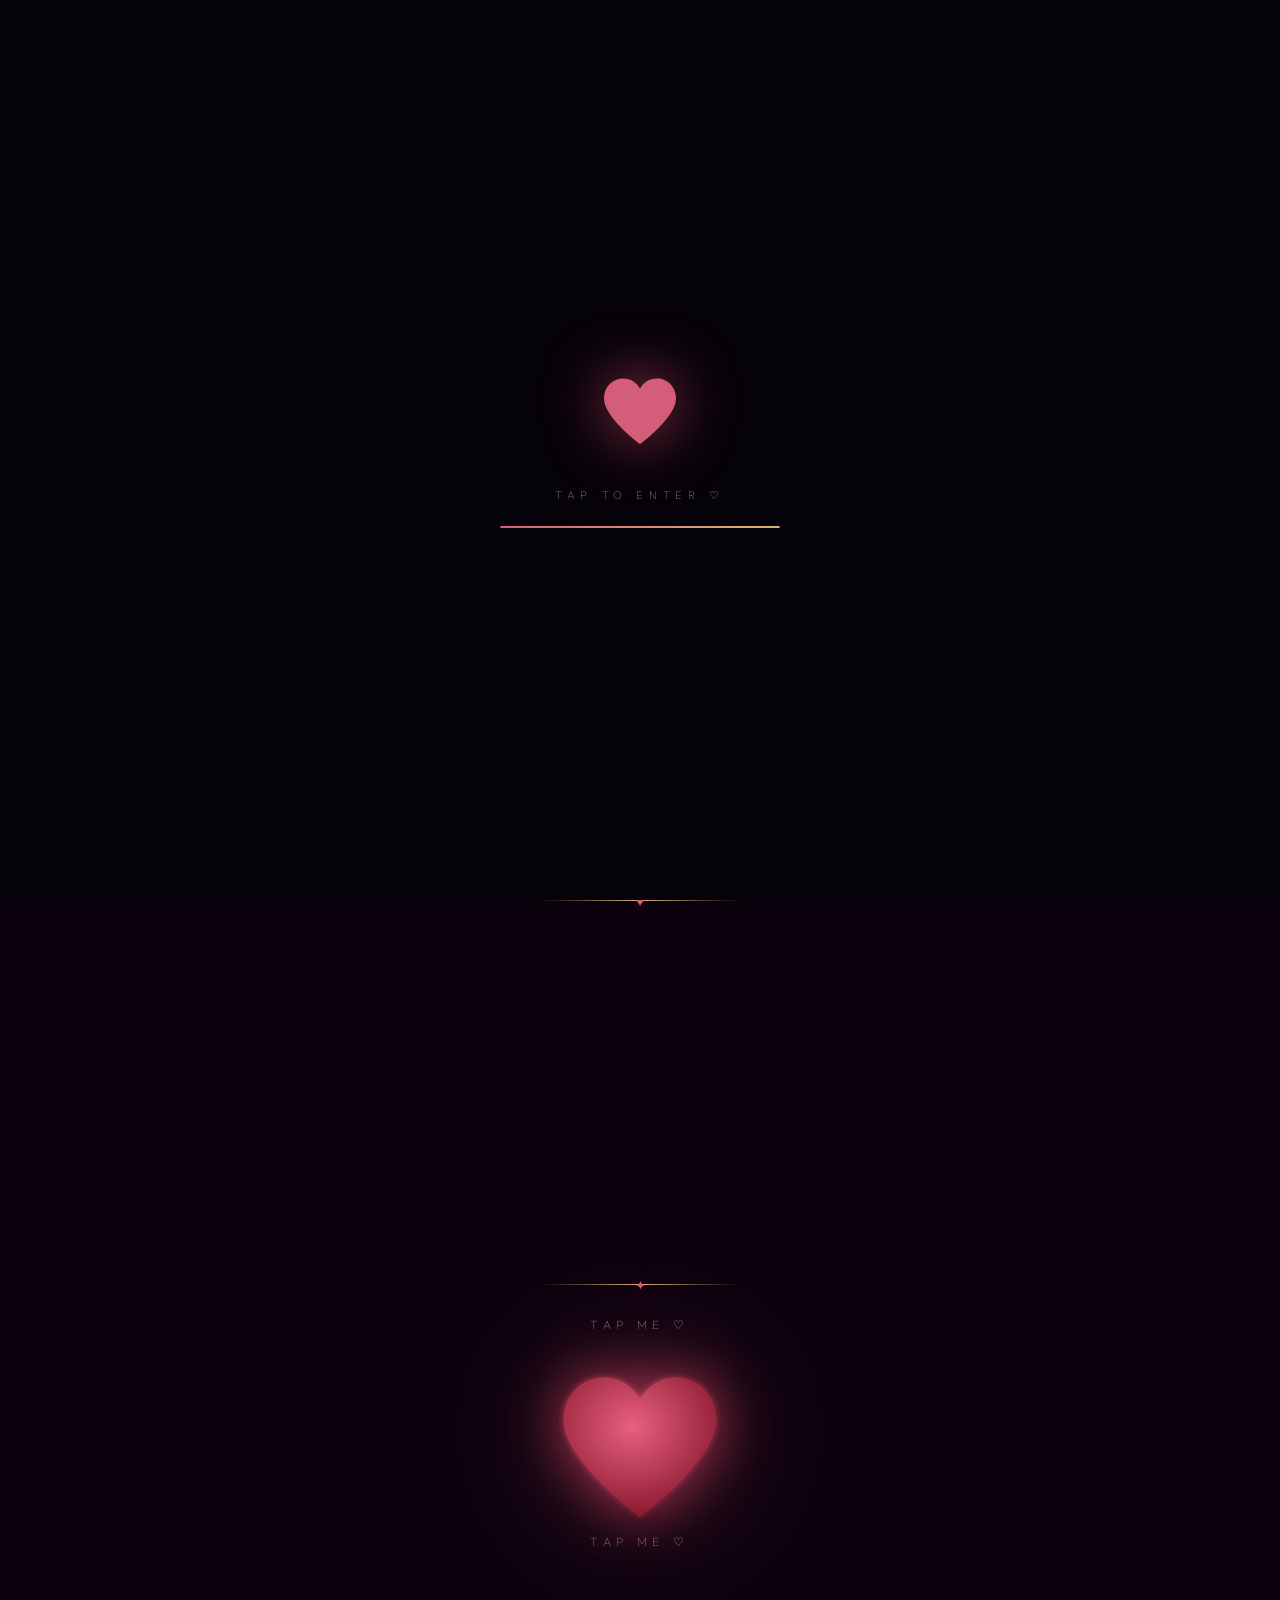
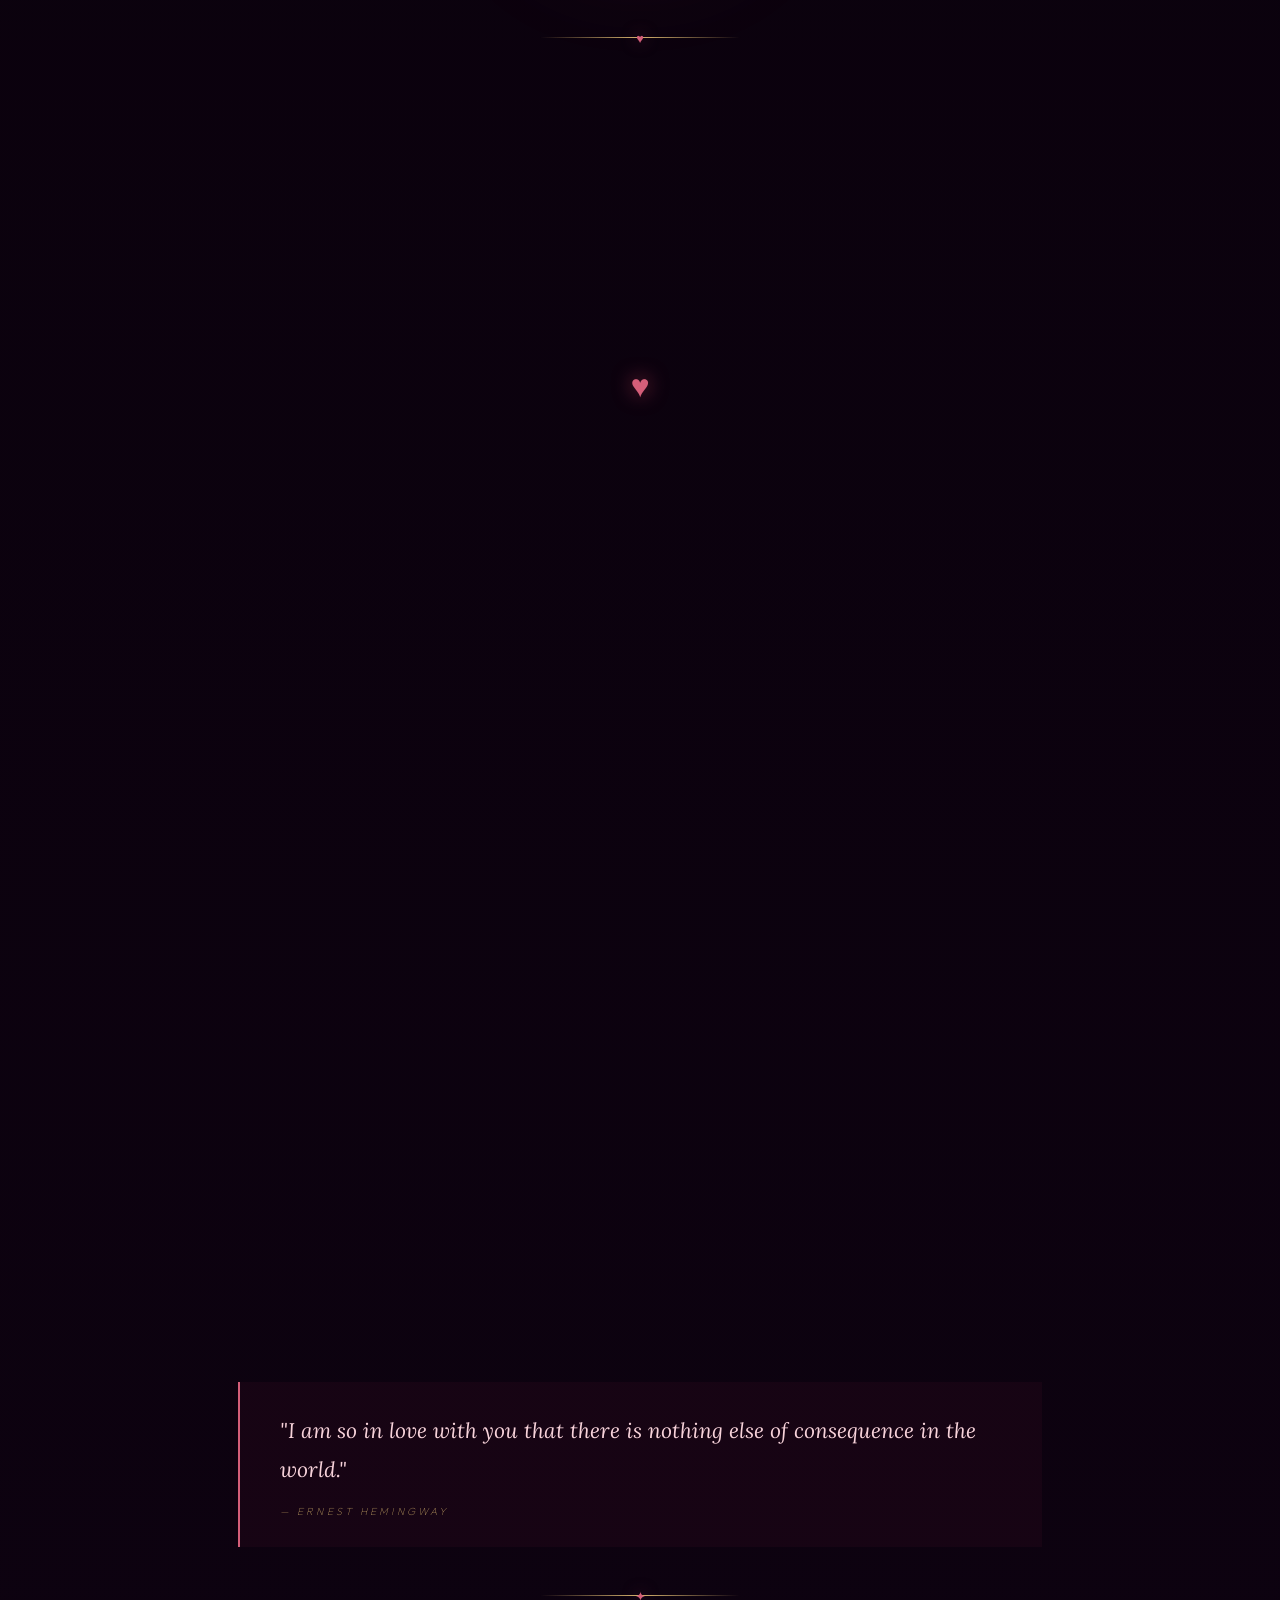
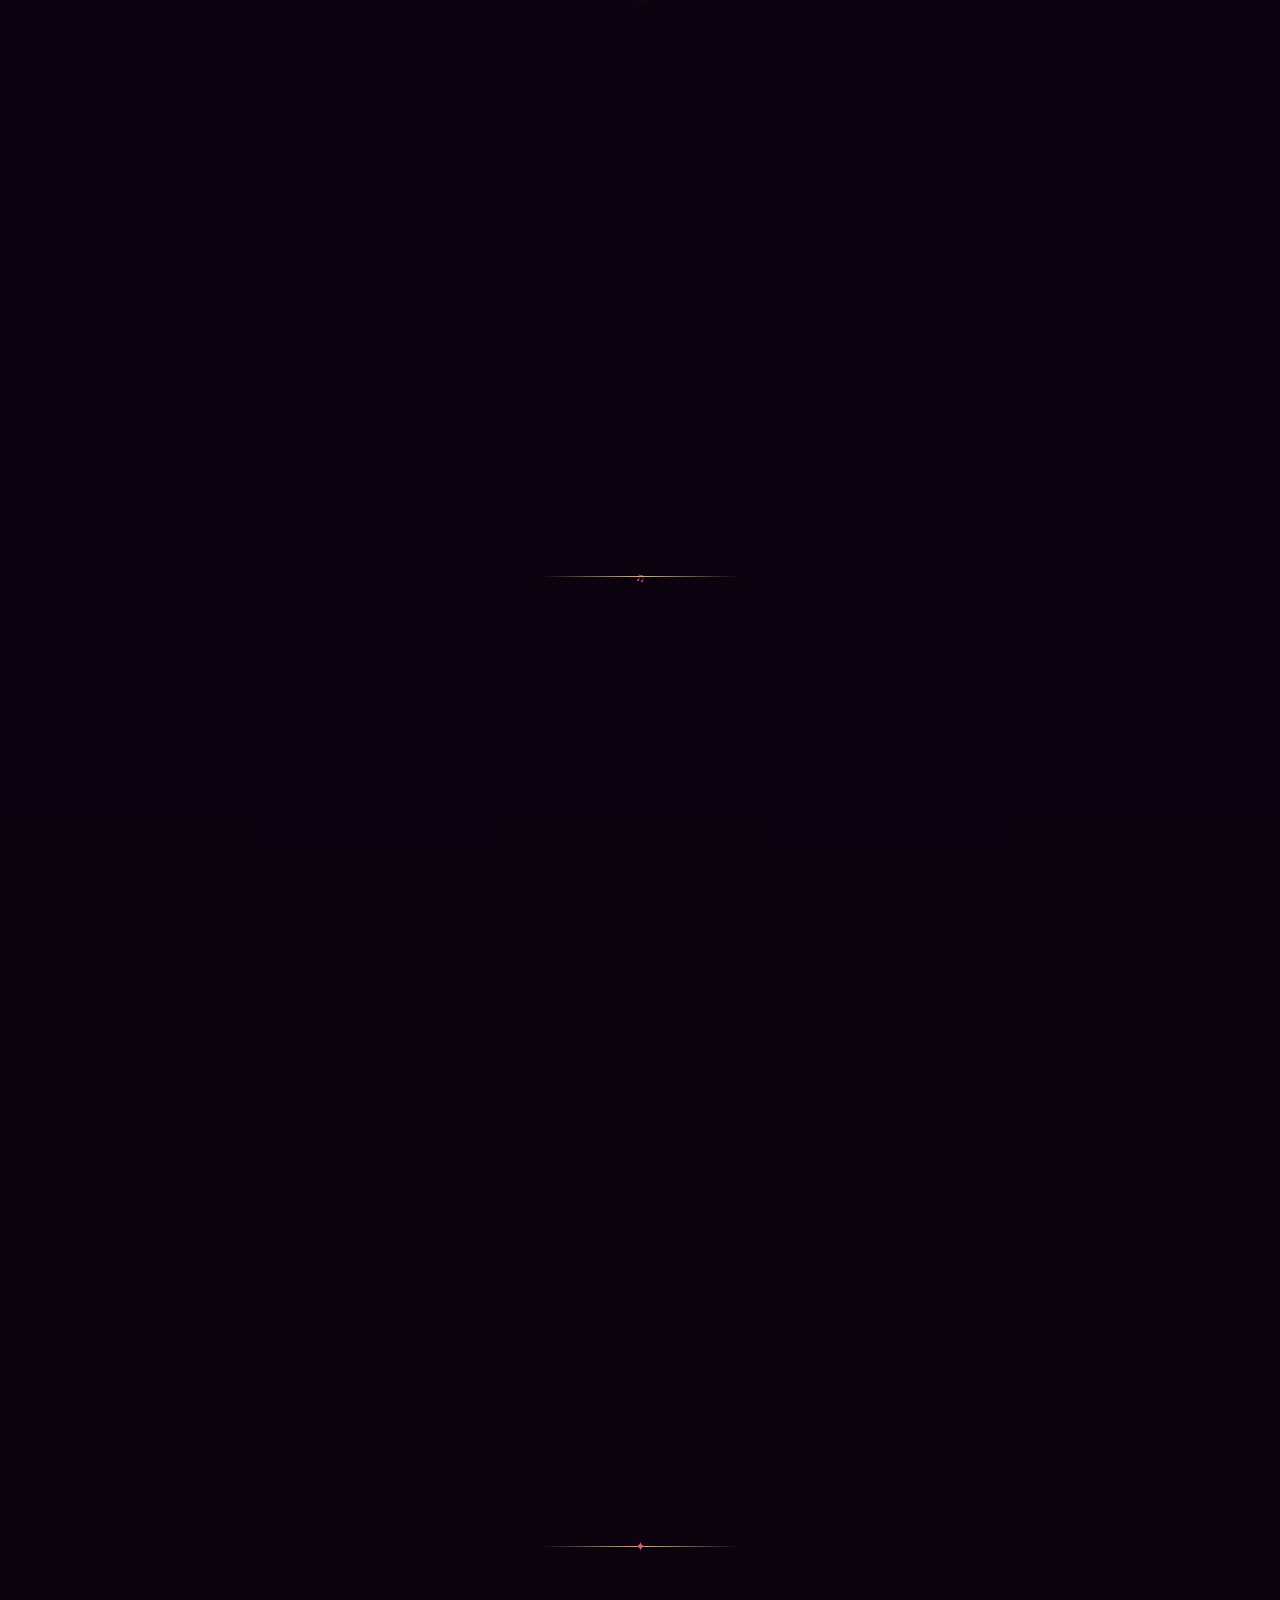
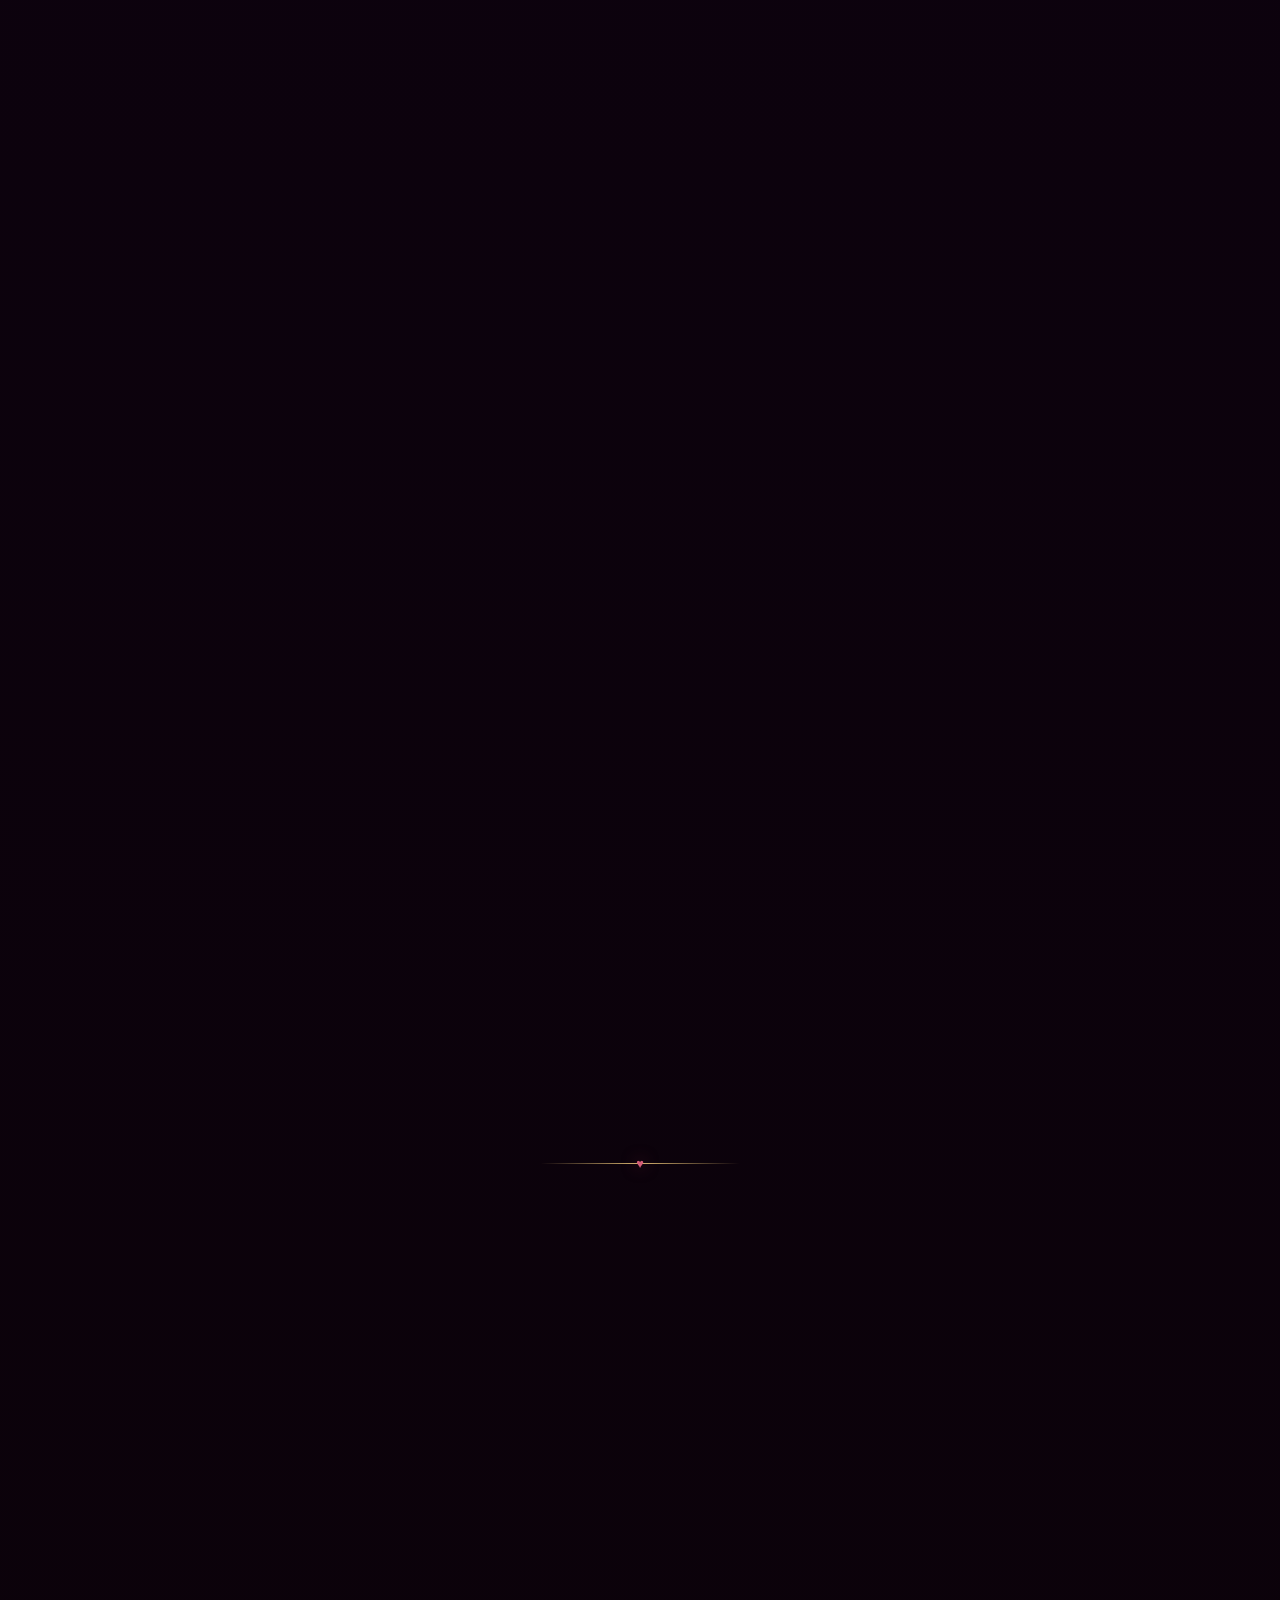
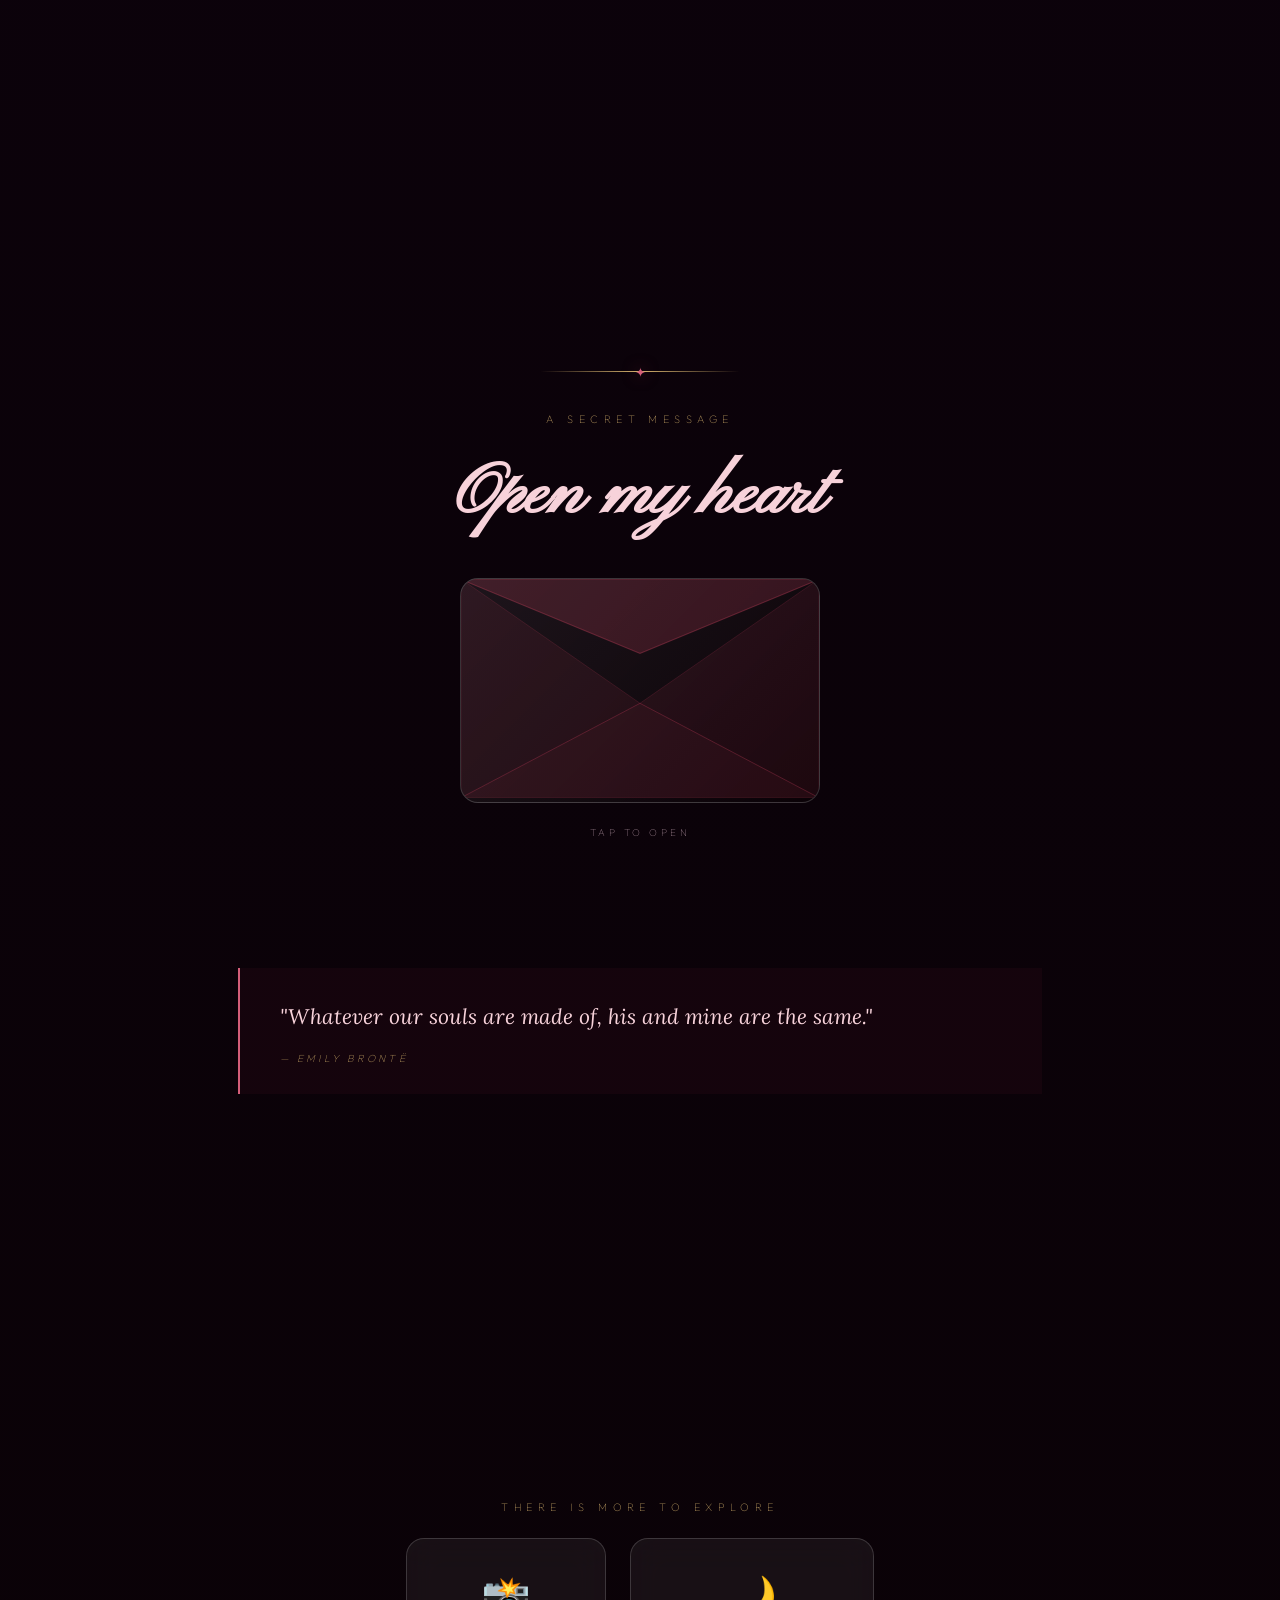
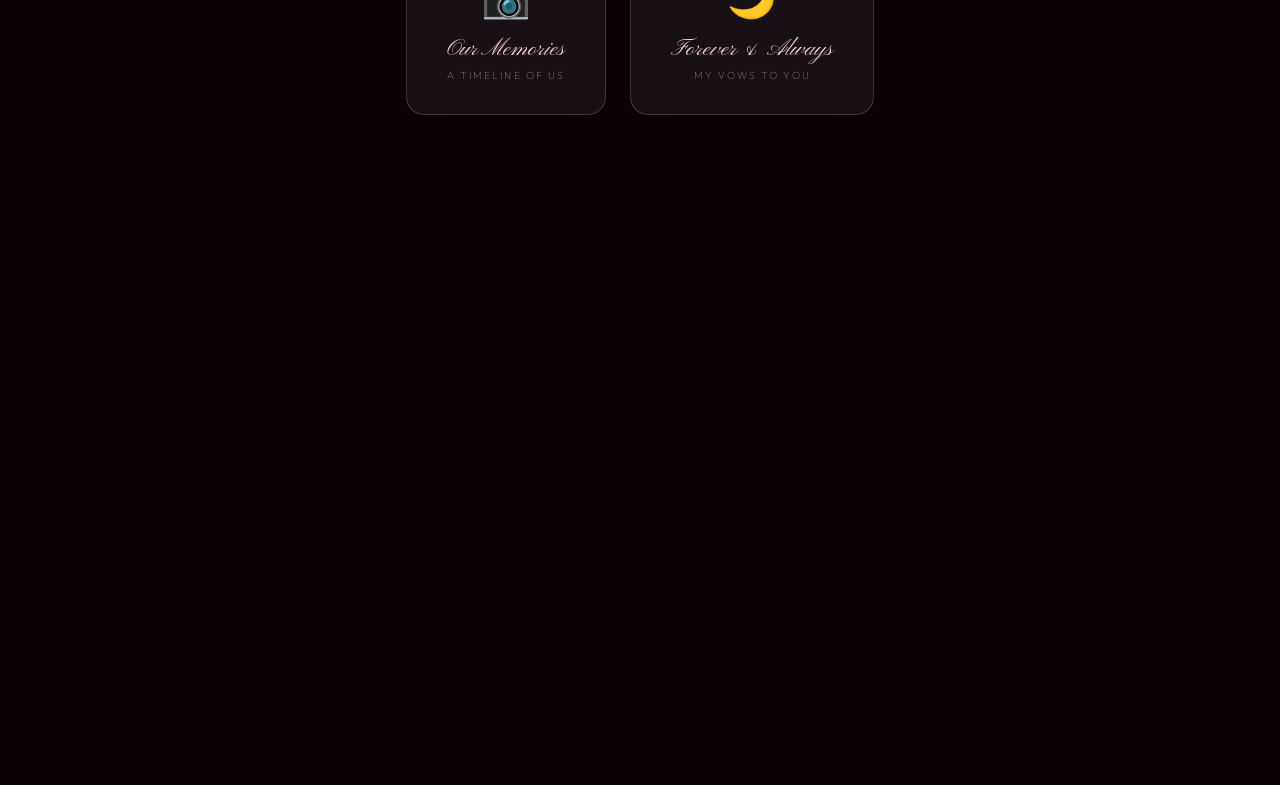
==== index.html @ 8107c534 "update index.html" ====
<!DOCTYPE html>
<html lang="en">

<head>
  <meta charset="UTF-8" />
  <meta name="viewport" content="width=device-width, initial-scale=1.0" />
  <title>2026 YassEla Anniversary</title>
  <meta name="description" content="A love letter written with every heartbeat — for Ela, from Yassa." />

  <!-- Fonts -->
  <link
    href="https://fonts.googleapis.com/css2?family=Lora:ital,wght@0,400;0,500;0,600;1,400;1,500&family=Pinyon+Script&family=Outfit:wght@200;300;400;500;600&display=swap"
    rel="stylesheet" />

  <!-- Styles -->
  <link rel="stylesheet" href="css/style.css" />
</head>

<body>

  <!-- ═══ LOADING SCREEN ═══ -->
  <div class="loader-screen" id="loader">
    <div class="loader-heart">
      <svg viewBox="0 0 100 90" xmlns="http://www.w3.org/2000/svg">
        <path
          d="M50 85C50 85 5 52 5 28C5 13 16 3 29 3C38 3 46 8 50 16C54 8 62 3 71 3C84 3 95 13 95 28C95 52 50 85 50 85Z" />
      </svg>
    </div>
    <span class="loader-text">LOADING TWO YEARS OF LOVE FOR YOU</span>
    <div class="loader-bar">
      <div class="loader-bar-fill"></div>
    </div>
  </div>

  <!-- ═══ SCROLL PROGRESS ═══ -->
  <div class="scroll-progress">
    <div class="scroll-progress-fill" id="scroll-progress-fill"></div>
    <span class="scroll-heart" id="scroll-heart">♥</span>
  </div>

  <!-- ═══ SOUND TOGGLE ═══ -->
  <button class="sound-toggle" id="sound-toggle" aria-label="Toggle sound">♪</button>

  <!-- ═══ AUDIO ═══ -->
  <audio id="bgmusic" loop preload="auto">
    <source src="bgmusic.mp3" type="audio/mpeg">
    Your browser does not support the audio element.
  </audio>

  <!-- ═══ HEART CURSOR ═══ -->
  <div id="hcur">
    <svg viewBox="0 0 100 90" xmlns="http://www.w3.org/2000/svg">
      <path d="M50 85C50 85 5 52 5 28C5 13 16 3 29 3C38 3 46 8 50 16C54 8 62 3 71 3C84 3 95 13 95 28C95 52 50 85 50 85Z"
        fill="#c0415a" />
    </svg>
  </div>

  <!-- ═══ CANVASES ═══ -->
  <canvas id="bgc"></canvas>
  <canvas id="fwc"></canvas>
  <div class="fhwrap" id="fhwrap"></div>

  <!-- ═══ MODAL ═══ -->
  <div class="overlay" id="overlay">
    <div class="mbox">
      <span class="mhearts">♥ ♥ ♥</span>
      <div class="mtxt" id="mtxt"></div>
      <button class="mclose" id="mclose">close ♡</button>
    </div>
  </div>

  <!-- ═══ HERO ═══ -->
  <div class="hero">
    <div class="ring ring-1"></div>
    <div class="ring ring-2"></div>
    <div class="ring ring-3"></div>
    <span class="hero-date">May 17th, 2026</span>
    <canvas id="heart3d"></canvas>
    <span class="from-label">FROM THE DEEPEST OF MY HEART, TO YOU, MY</span>
    <div class="name-wrap">
      <span class="hero-name" id="hname">Ela</span>
    </div>
    <p class="hero-tagline">You are not just the love of my life, <br>you are my entire life.</p>
    <span class="hero-sub">DEEPLY &nbsp;·&nbsp; FAITHFULLY &nbsp;·&nbsp; FOREVER</span>
    <div class="shint">
      <div class="sline"></div>
    </div>
  </div>

  <div class="gline-animated rev"><span class="div-heart">♥</span></div>

  <!-- ═══ LETTER ═══ -->
  <section class="parallax-section">
    <h2 class="rev anniversary-title">Happy Anniversary My Love!!!</h2>
    <div class="letter rev">
      
      <p>Two years! Two years!! Every time I think about how long we’ve been together, it amazes me.
         Somehow, it feels like I’ve known you my entire life, while at the same time I can’t believe it’s already been two years.
          I still remember our first days together as if I just experienced them yesterday.
           And I can’t wait for our two years to become four, then eight, then eighty, until the end of time.</p>

      <p>Every time I write you a letter, words fail to express what I truly feel.
         No words are strong enough to describe my feelings toward you.
          Because after everything we’ve been through together over these past two years, no sentence I could ever write will truly be enough to express how deeply,
           completely, and endlessly I love you.</p>

      <p>From the moment you entered my life, you quietly and gently rearranged everything.
         You made everything feel right.
          You changed how my days feel, the way songs sound, the way I see life, and even the way I see myself.
           You made my life brighter and lighter, and you became my greatest purpose and joy in life.</p>

      <p>Being with you gives me a comfort I had never felt before, you feel like home.
         You are the happiness I never thought I would reach.
          Every little thing you do makes my life better.
           You have become, and always will be, my safest place and my one true home.</p> 

      <p>I do not love you only because you are perfect.
           I love you because you are perfectly, beautifully, wonderfully you.
            And to me, there is absolutely nothing more extraordinary in this entire universe than you.</p>

       <p>Thank you for the best two years of my life.
         Thank you for your patience, for choosing me again and again no matter what, and for loving me the way you do.
          You deserve the absolute best, and I will spend every breath trying to give you that.
           The most important thing these past two years have taught me is that no matter where life takes us,
         I want to spend every single chapter of my life by your side.</p> 

      <p>Happy Anniversary, my love.</p>  

      <p>I love you more than anything, and I always will.<br>
       Forever yours,<br>  
       Yassa</p>    

    </div>
  </section>

  <div class="gline-animated rev"><span class="div-heart">✦</span></div>

  <!-- ═══ TAP MY HEART ═══ -->
  <div class="tap-sec rev">
    <span class="sub">tap me ♡</span>
    <button class="bhbtn" id="bh" aria-label="Press for a love message">
      <svg viewBox="0 0 100 90" xmlns="http://www.w3.org/2000/svg">
        <defs>
          <radialGradient id="hg" cx="45%" cy="35%" r="65%">
            <stop offset="0%" stop-color="#e86080" />
            <stop offset="100%" stop-color="#8b1a30" />
          </radialGradient>
          <filter id="glow">
            <feGaussianBlur stdDeviation="2" result="blur" />
            <feMerge>
              <feMergeNode in="blur" />
              <feMergeNode in="SourceGraphic" />
            </feMerge>
          </filter>
        </defs>
        <path
          d="M50 85C50 85 5 52 5 28C5 13 16 3 29 3C38 3 46 8 50 16C54 8 62 3 71 3C84 3 95 13 95 28C95 52 50 85 50 85Z"
          fill="url(#hg)" filter="url(#glow)" />
      </svg>
    </button>
    <span class="sub">tap me ♡</span>
  </div>

  <div class="gline-animated rev"><span class="div-heart">♥</span></div>

  <!-- ═══ POEM ═══ -->
  <div class="poem parallax-section">
    <span class="pl rev">When you are near, the world forgets its pace,</span>
    <span class="pl rev d1">When you are gone, I count your empty space.</span>
    <span class="pl hi rev d2">You are the verse my silent soul pursued,</span>
    <span class="pl hi rev d3">The answer love had hidden in its mood.</span>
  </div>

  <span class="hbd">♥</span>

  <!-- ═══ FLIP CARDS ═══ -->
  <section class="parallax-section">
    
    <h2 class="rev">6 different reasons for why I love you</h2>
  
    <div class="reasons" id="rgrid"></div>
  </section>

  <!-- ═══ QUOTE ═══ -->
  <div style="position:relative;z-index:1;max-width:900px;margin:0 auto;padding:0 clamp(1.2rem,5vw,3rem)">
    <div class="quote rev">
      <p>"I am so in love with you that there is nothing else of consequence in the world."</p>
      <cite>— Ernest Hemingway</cite>
    </div>
  </div>

  <div class="gline-animated rev"><span class="div-heart">✦</span></div>

  <!-- ═══ OUR SONG ═══ -->
  <section class="parallax-section">
    <h2 class="sub">The melodies of our love</h2>
    <div class="song-card glass-card rev">
      <div class="cd-wrap">
        <div class="cd"></div>
      </div>
      <div class="song-info">
        <p class="song-title">Every love song I hear</p>
        <p class="song-artist">reminds me of you</p>
        <p class="song-note">Because you are the melody my heart plays on repeat. Every lyric makes sense now that I
          have you. You turned music into something I can feel.</p>
      </div>
    </div>
  </section>

  <div class="gline-animated rev"><span class="div-heart">♫</span></div>

  <!-- ═══ FAVORITE THINGS ABOUT US ═══ -->
  <section class="parallax-section">
    <h2 class="sub">6 different reasons for why I love us</h2>
    <div class="fav-grid" id="favgrid"></div>
  </section>

  <div class="gline-animated rev"><span class="div-heart">✦</span></div>

  <!-- ═══ PROMISES ═══ -->
  <section class="parallax-section">
    <span class="tag rev">My promises</span>
    <h2 class="rev">What I give you — forever</h2>
    <p class="rev">Tap each heart to seal my promise to you 💕</p>
    <ul class="promises" id="plist"></ul>
  </section>

  <div class="gline-animated rev"><span class="div-heart">♥</span></div>

  <!-- ═══ DREAM FUTURE ═══ -->
  <section class="parallax-section">
    <span class="tag rev">Our tomorrow</span>
    <h2 class="rev">Dreams I have for us</h2>
    <div class="dreams-timeline" id="dreamlist"></div>
  </section>

  <div class="gline-animated rev"><span class="div-heart">✦</span></div>

  <!-- ═══ ENVELOPE ═══ -->
  <div class="envsec">
    <span class="tag rev" style="text-align:center;display:block">A secret message</span>
    <h2 class="rev"
      style="text-align:center;font-family:'Pinyon Script',cursive;font-size:clamp(2.5rem,7vw,4.5rem);color:var(--blush);margin-bottom:0;line-height:1.4;">
      Open my heart</h2>
    <div class="envwrap rev" id="envwrap">
      <div class="env" id="env">
        <div class="envbody">
          <div class="eflap">
            <svg viewBox="0 0 360 210" preserveAspectRatio="none" xmlns="http://www.w3.org/2000/svg">
              <polygon points="0,0 360,0 180,125" fill="rgba(192,65,90,.22)" stroke="rgba(192,65,90,.38)"
                stroke-width="1.5" />
            </svg>
          </div>
          <svg class="etri" viewBox="0 0 360 220" preserveAspectRatio="none" xmlns="http://www.w3.org/2000/svg">
            <polygon points="0,0 0,220 180,125" fill="rgba(192,65,90,.1)" stroke="rgba(192,65,90,.18)"
              stroke-width="1" />
            <polygon points="360,0 360,220 180,125" fill="rgba(192,65,90,.1)" stroke="rgba(192,65,90,.18)"
              stroke-width="1" />
            <polygon points="0,220 360,220 180,125" fill="rgba(192,65,90,.15)" stroke="rgba(192,65,90,.18)"
              stroke-width="1" />
          </svg>
          <div class="eletter">
            <p>You are the greatest gift my life has ever known.<br>Thank you for choosing me. ♥<br><br>— Yassa</p>
          </div>
        </div>
      </div>
      <span class="ehint" id="ehint">tap to open</span>
    </div>
  </div>

  <!-- ═══ SECOND QUOTE ═══ -->
  <div style="position:relative;z-index:1;max-width:900px;margin:0 auto;padding:0 clamp(1.2rem,5vw,3rem)">
    <div class="quote rev">
      <p>"Whatever our souls are made of, his and mine are the same."</p>
      <cite>— Emily Brontë</cite>
    </div>
  </div>

  <!-- ═══ CLOSING POEM ═══ -->
  <div class="poem parallax-section" style="padding-bottom:1rem">
    <span class="pl rev">If I searched every corner of every universe,</span>
    <span class="pl rev d1">across every star and every sea,</span>
    <span class="pl rev d2">I would still choose you.</span>
    <span class="pl hi rev d3">Not because there is no one else —</span>
    <span class="pl hi rev d4">but because there is no one else like you.</span>
  </div>

  <!-- ═══ PAGE NAVIGATION ═══ -->
  <nav class="page-nav rev">
    <span class="tag" style="text-align:center;display:block;margin-bottom:1.5rem">there is more to explore</span>
    <div class="nav-links">
      <a href="memories.html" class="nav-card">
        <span class="nav-icon">📸</span>
        <span class="nav-title">Our Memories</span>
        <span class="nav-desc">A timeline of us</span>
      </a>
      <a href="forever.html" class="nav-card">
        <span class="nav-icon">🌙</span>
        <span class="nav-title">Forever & Always</span>
        <span class="nav-desc">My vows to you</span>
      </a>
    </div>
  </nav>

  <!-- ═══ FINAL ═══ -->
  <div class="final">
    <span class="flabel rev">written with every single beat of his heart</span>
    <span class="sig rev">Yassa</span>
    <div class="infinity-wrap rev">
      <svg viewBox="0 0 60 30" xmlns="http://www.w3.org/2000/svg">
        <path
          d="M15 15C15 15 5 5 5 15C5 25 15 25 15 15C15 15 25 5 35 15M45 15C45 15 55 25 55 15C55 5 45 5 45 15C45 15 35 25 25 15" />
      </svg>
    </div>
    <p class="fnote rev">Yours — completely, endlessly, joyfully. Always.</p>
    <span class="fhearts">♥ &nbsp; ♥ &nbsp; ♥</span>
  </div>

  <!-- ═══ SCRIPTS ═══ -->
  <script src="js/data.js"></script>
  <script src="js/audio.js"></script>
  <script src="js/effects.js"></script>
  <script src="js/components.js"></script>
  <script src="js/heart3d.js"></script>
  <script src="js/loading.js"></script>
  <script src="js/starfield.js"></script>
  <script src="js/typewriter.js"></script>
  <script src="js/main.js"></script>

</body>

</html>
---- css/style.css ----
/* ═══════════════════════════════════════════════════
   FOR ELA — STYLESHEET
   ═══════════════════════════════════════════════════ */

/* ── 1. DESIGN TOKENS ── */
:root {
  --rose: #d45e79;
  --rose2: #e16c8c;
  --blush: #f7d2da;
  --deep: #06020a;
  --midnight: #08030c;
  --plum: #2b0918;
  --gold: #d8b56f;
  --cream: #f8efe8;
  --muted: #b89aa8;
  --soft: #e8b0c4;
  --glass: rgba(255, 255, 255, .08);
  --border: rgba(255, 255, 255, .14);
}

/* ── 2. RESET & BASE ── */
*,
*::before,
*::after {
  box-sizing: border-box;
  margin: 0;
  padding: 0;
}

html {
  scroll-behavior: smooth;
}

body {
  position: relative;
  min-height: 100vh;
  color: var(--cream);
  background: linear-gradient(180deg, #09010b 0%, #0d0210 38%, #0a0206 100%);
  font-family: 'Lora', serif;
  overflow-x: hidden;
  cursor: none;
}

@media (pointer: coarse) {
  body {
    cursor: auto;
  }
}

body::before {
  content: '';
  position: fixed;
  inset: 0;
  z-index: -1;
  pointer-events: none;
  background:
    radial-gradient(circle at 20% 15%, rgba(212, 168, 83, .14), transparent 16%),
    radial-gradient(circle at 85% 10%, rgba(224, 96, 112, .12), transparent 14%),
    radial-gradient(circle at 50% 90%, rgba(255, 255, 255, .04), transparent 22%),
    linear-gradient(135deg, rgba(10, 2, 6, .96), rgba(26, 5, 18, .95) 35%, rgba(18, 4, 14, .98));
  background-size: 180% 180%;
  animation: meshFlow 32s ease-in-out infinite;
}

body::after {
  content: '';
  position: fixed;
  inset: 0;
  z-index: -1;
  pointer-events: none;
  background:
    radial-gradient(circle at 50% 10%, rgba(255, 255, 255, .07), transparent 18%),
    radial-gradient(circle at 10% 80%, rgba(212, 168, 83, .06), transparent 14%);
  mix-blend-mode: screen;
}

@keyframes meshFlow {
  0% {
    transform: scale(1) translate(0, 0);
  }

  50% {
    transform: scale(1.04) translate(2%, -1.8%);
  }

  100% {
    transform: scale(1) translate(0, 0);
  }
}

/* ── 3. HEART CURSOR & TRAILS ── */
#hcur {
  position: fixed;
  pointer-events: none;
  z-index: 99999;
  transform: translate(-50%, -60%);
  display: none;
  filter: drop-shadow(0 0 10px rgba(192, 65, 90, 1));
}

@media (pointer: fine) {
  #hcur {
    display: block;
  }
}

#hcur svg {
  width: 26px;
  height: 26px;
  animation: cbeat 1.3s ease-in-out infinite;
}

@keyframes cbeat {

  0%,
  100% {
    transform: scale(1);
  }

  50% {
    transform: scale(1.4);
  }
}

.trail {
  position: fixed;
  pointer-events: none;
  z-index: 99990;
  transform: translate(-50%, -50%);
  animation: trailFade .9s ease-out forwards;
}

@keyframes trailFade {
  0% {
    opacity: .85;
    transform: translate(-50%, -50%) scale(1);
  }

  100% {
    opacity: 0;
    transform: translate(-50%, -160%) scale(.15);
  }
}

/* ── 4. CANVASES & FLOATING HEARTS ── */
#bgc,
#fwc {
  position: fixed;
  inset: 0;
  pointer-events: none;
}

#bgc {
  z-index: 0;
}

#fwc {
  z-index: 9000;
}

.fhwrap {
  position: fixed;
  inset: 0;
  pointer-events: none;
  z-index: 0;
  overflow: hidden;
}

.fh {
  position: absolute;
  bottom: -60px;
  opacity: 0;
  animation: floatUp linear infinite;
}

@keyframes floatUp {
  0% {
    opacity: 0;
    transform: translateY(0) scale(.6);
  }

  10% {
    opacity: .5;
  }

  90% {
    opacity: .2;
  }

  100% {
    opacity: 0;
    transform: translateY(-110vh) scale(1.1) rotate(30deg);
  }
}

/* ── 5. SPARKLE BURST ── */
.spk {
  position: fixed;
  pointer-events: none;
  z-index: 9990;
  border-radius: 50%;
  animation: spkPop .65s ease-out forwards;
}

@keyframes spkPop {
  0% {
    opacity: 1;
    transform: translate(0, 0) scale(1);
  }

  100% {
    opacity: 0;
    transform: translate(var(--dx), var(--dy)) scale(0);
  }
}

/* ── 6. HERO SECTION ── */
.hero {
  position: relative;
  min-height: 100svh;
  display: flex;
  flex-direction: column;
  align-items: center;
  justify-content: center;
  text-align: center;
  padding: 3rem 1.5rem;
  z-index: 1;
  overflow: hidden;
}

.hero::before {
  content: '';
  position: absolute;
  inset: 0;
  pointer-events: none;
  background:
    radial-gradient(ellipse 90% 70% at 50% 50%, rgba(192, 65, 90, .28) 0%, transparent 70%),
    radial-gradient(ellipse 40% 30% at 80% 15%, rgba(212, 168, 83, .1) 0%, transparent 60%);
}

.ring {
  position: absolute;
  border-radius: 50%;
  border: 1px solid rgba(192, 65, 90, .07);
  top: 50%;
  left: 50%;
  pointer-events: none;
  animation: rp 4s ease-in-out infinite;
}

.ring-1 {
  width: min(500px, 90vw);
  height: min(500px, 90vw);
  transform: translate(-50%, -50%);
}

.ring-2 {
  width: min(750px, 130vw);
  height: min(750px, 130vw);
  transform: translate(-50%, -50%);
  animation-delay: 1.3s;
}

.ring-3 {
  width: min(1000px, 170vw);
  height: min(1000px, 170vw);
  transform: translate(-50%, -50%);
  animation-delay: 2.6s;
}

@keyframes rp {

  0%,
  100% {
    opacity: .3;
    transform: translate(-50%, -50%) scale(1);
  }

  50% {
    opacity: .8;
    transform: translate(-50%, -50%) scale(1.04);
  }
}

#heart3d {
  width: clamp(150px, 30vw, 250px);
  height: clamp(150px, 30vw, 250px);
  margin-bottom: 1.2rem;
  filter: drop-shadow(0 0 35px rgba(192, 65, 90, .8));
}

.hero-date {
  display: block;
  margin-bottom: 1.35rem;
  font-family: 'Lora', serif;
  font-size: clamp(1.2rem, 3.2vw, 2rem);
  font-style: italic;
  font-weight: 600;
  color: var(--blush);
  letter-spacing: .08em;
  text-shadow: 0 0 18px rgba(192, 65, 90, .75), 0 0 38px rgba(216, 181, 111, .25);
  animation: dateReveal 1.2s ease-out both, dateGlow 3.8s ease-in-out 1.2s infinite;
}

.from-label {
  font-family: 'Outfit', sans-serif;
  font-weight: 100;
  letter-spacing: .55em;
  font-size: clamp(.58rem, 1.3vw, .78rem);
  color: var(--gold);
  text-transform: uppercase;
  margin-bottom: 1.2rem;
  opacity: 0;
  animation: fu .8s .1s forwards;
}

.name-wrap {
  opacity: 0;
  animation: fu 1.2s .5s forwards;
  perspective: 900px;
}

.hero-name {
  font-family: 'Pinyon Script', cursive;
  font-size: clamp(5rem, 20vw, 15rem);
  color: var(--blush);
  line-height: 1.2;
  display: inline-block;
  transform-style: preserve-3d;
  transition: transform .06s linear;
  text-shadow: 0 0 70px rgba(192, 65, 90, .85), 0 0 140px rgba(192, 65, 90, .3);
}

.hero-tagline {
  margin-top: 1.6rem;
  font-size: clamp(.9rem, 2vw, 1.22rem);
  font-style: italic;
  color: var(--soft);
  font-weight: 300;
  opacity: 0;
  animation: fu .9s 1s forwards;
  max-width: 480px;
  line-height: 1.85;
}

.hero-sub {
  font-family: 'Outfit', sans-serif;
  font-weight: 100;
  letter-spacing: .45em;
  font-size: clamp(.5rem, 1.1vw, .7rem);
  color: var(--muted);
  text-transform: uppercase;
  margin-top: 1.4rem;
  opacity: 0;
  animation: fu .9s 1.4s forwards;
}

.shint {
  position: absolute;
  bottom: 2rem;
  left: 50%;
  transform: translateX(-50%);
  display: flex;
  flex-direction: column;
  align-items: center;
  gap: .5rem;
  opacity: 0;
  animation: fu .8s 2s forwards;
}

.shint span {
  font-family: 'Outfit', sans-serif;
  font-weight: 100;
  letter-spacing: .4em;
  font-size: .56rem;
  color: var(--muted);
  text-transform: uppercase;
}

.sline {
  width: 1px;
  height: 44px;
  background: linear-gradient(to bottom, var(--rose), transparent);
  animation: sp 2s ease-in-out infinite;
}

/* ── 7. DIVIDERS & ORNAMENTS ── */
.gline {
  width: clamp(80px, 18vw, 140px);
  height: 1px;
  background: linear-gradient(to right, transparent, var(--gold), transparent);
  margin: 0 auto;
  position: relative;
  z-index: 1;
}

.orn {
  text-align: center;
  font-size: .85rem;
  letter-spacing: 1rem;
  color: var(--gold);
  opacity: .4;
  position: relative;
  z-index: 1;
  padding: .5rem 0;
}

.hbd {
  display: block;
  text-align: center;
  font-size: 2rem;
  color: var(--rose);
  animation: beat 1.5s ease-in-out infinite;
  position: relative;
  z-index: 1;
  margin: 2rem 0;
  text-shadow: 0 0 20px rgba(192, 65, 90, .7);
}

/* ── 8. SECTIONS & LETTER ── */
section {
  position: relative;
  z-index: 1;
  max-width: 900px;
  margin: 0 auto;
  padding: 4rem clamp(1.2rem, 5vw, 3rem);
}

.tag {
  font-family: 'Outfit', sans-serif;
  font-weight: 100;
  letter-spacing: .5em;
  font-size: .68rem;
  color: var(--gold);
  text-transform: uppercase;
  margin-bottom: 1.2rem;
  display: block;
}

section h2 {
  font-family: 'Pinyon Script', cursive;
  font-size: clamp(2.8rem, 7.5vw, 5rem);
  color: var(--blush);
  margin-bottom: 1.8rem;
  line-height: 1.4;
}

section h2.anniversary-title {
  font-size: clamp(2rem, 4vw, 3.4rem);
  white-space: nowrap;
  overflow-wrap: normal;
}

section p {
  font-size: clamp(1rem, 1.8vw, 1.2rem);
  font-weight: 300;
  line-height: 1.95;
  color: #ddc0c8;
  margin-bottom: 1.2rem;
}

section p em {
  font-style: italic;
  color: var(--blush);
}

section p strong {
  font-weight: 600;
  font-style: italic;
  color: var(--soft);
}

.letter {
  background: rgba(192, 65, 90, .07);
  border: 1px solid rgba(192, 65, 90, .18);
  border-radius: 3px;
  padding: clamp(1.5rem, 4vw, 3rem);
  position: relative;
  overflow: hidden;
}

.letter::before {
  content: '"';
  position: absolute;
  top: -2rem;
  left: 1.5rem;
  font-family: 'Pinyon Script', cursive;
  font-size: 6rem;
  color: var(--rose);
  opacity: .18;
  line-height: 1.2;
  pointer-events: none;
}

/* ── 9. TAP HEART SECTION ── */
.tap-sec {
  position: relative;
  z-index: 1;
  text-align: center;
  display: flex;
  flex-direction: column;
  align-items: center;
  padding: 2rem clamp(1rem, 4vw, 3rem) 3.5rem;
}

.tap-sec .sub {
  font-family: 'Outfit', sans-serif;
  font-weight: 100;
  letter-spacing: .45em;
  font-size: clamp(.58rem, 1.2vw, .75rem);
  color: var(--muted);
  text-transform: uppercase;
  margin-bottom: 2rem;
  display: block;
}

.bhbtn {
  background: none;
  border: none;
  cursor: pointer;
  padding: 0;
  display: flex;
  align-items: center;
  justify-content: center;
  position: relative;
  line-height: 0;
}

.bhbtn svg {
  display: block;
  width: clamp(110px, 24vw, 170px);
  height: clamp(110px, 24vw, 170px);
  filter: drop-shadow(0 0 28px rgba(192, 65, 90, .85)) drop-shadow(0 0 65px rgba(192, 65, 90, .4));
  animation: throb 1.7s ease-in-out infinite;
  transition: filter .2s;
}

.bhbtn:hover svg,
.bhbtn:active svg {
  filter: drop-shadow(0 0 45px rgba(192, 65, 90, 1)) drop-shadow(0 0 100px rgba(192, 65, 90, .65));
}

@keyframes throb {

  0%,
  100% {
    transform: scale(1);
  }

  14% {
    transform: scale(1.16);
  }

  28% {
    transform: scale(1.06);
  }

  42% {
    transform: scale(1.22);
  }
}

.tap-hint {
  display: block;
  margin-top: 1.4rem;
  font-family: 'Outfit', sans-serif;
  font-weight: 100;
  letter-spacing: .38em;
  font-size: .64rem;
  color: var(--muted);
  text-transform: uppercase;
  animation: blink 2.5s ease-in-out infinite;
}

@keyframes blink {

  0%,
  100% {
    opacity: .35;
  }

  50% {
    opacity: 1;
  }
}

/* ── 10. MODAL / OVERLAY ── */
.overlay {
  position: fixed;
  inset: 0;
  background: rgba(10, 2, 6, .88);
  backdrop-filter: blur(10px);
  z-index: 99000;
  display: flex;
  align-items: center;
  justify-content: center;
  opacity: 0;
  pointer-events: none;
  transition: opacity .4s ease;
  padding: 2rem;
}

.overlay.on {
  opacity: 1;
  pointer-events: all;
}

.mbox {
  background: linear-gradient(135deg, rgba(192, 65, 90, .16), rgba(10, 2, 6, .92));
  border: 1px solid rgba(192, 65, 90, .38);
  border-radius: 4px;
  padding: clamp(2rem, 5vw, 3.5rem);
  max-width: 480px;
  width: 100%;
  text-align: center;
  transform: translateY(44px) scale(.93);
  transition: transform .45s cubic-bezier(.34, 1.56, .64, 1);
}

.overlay.on .mbox {
  transform: translateY(0) scale(1);
}

.mhearts {
  font-size: 2.4rem;
  display: block;
  margin-bottom: 1.2rem;
  animation: beat 1.4s ease-in-out infinite;
  text-shadow: 0 0 25px rgba(192, 65, 90, .9);
}

.mtxt {
  font-family: 'Pinyon Script', cursive;
  font-size: clamp(1.7rem, 5vw, 2.7rem);
  color: var(--blush);
  line-height: 1.5;
  margin-bottom: 2rem;
}

.mclose {
  background: rgba(192, 65, 90, .2);
  border: 1px solid rgba(192, 65, 90, .4);
  color: var(--rose);
  padding: .7rem 2rem;
  font-family: 'Outfit', sans-serif;
  font-weight: 100;
  letter-spacing: .35em;
  font-size: .7rem;
  text-transform: uppercase;
  cursor: pointer;
  border-radius: 2px;
  transition: background .3s;
}

.mclose:hover,
.mclose:active {
  background: rgba(192, 65, 90, .38);
}

/* ── 14. FLOATING MESSAGE ── */
.floating-msg {
  position: fixed;
  pointer-events: none;
  z-index: 99999;
  background: rgba(192, 52, 87, 0.85);
  color: var(--cream);
  padding: 0.5rem 1rem;
  border-radius: 20px;
  font-family: 'Outfit', sans-serif;
  font-size: 0.8rem;
  letter-spacing: 0.05em;
  backdrop-filter: blur(4px);
  border: 1px solid rgba(255, 255, 255, 0.1);
  box-shadow: 0 4px 15px rgba(0, 0, 0, 0.2);
  transform: translate(-50%, -50%);
  animation: floatMsg 2s cubic-bezier(0.1, 0.8, 0.3, 1) forwards;
}

@keyframes floatMsg {
  0% {
    opacity: 0;
    transform: translate(-50%, 10px) scale(0.8);
  }
  15% {
    opacity: 1;
    transform: translate(-50%, -10px) scale(1);
  }
  85% {
    opacity: 1;
    transform: translate(-50%, -30px) scale(1);
  }
  100% {
    opacity: 0;
    transform: translate(-50%, -40px) scale(0.9);
  }
}

/* ── 11. 3D FLIP CARDS ── */
.reasons {
  display: grid;
  grid-template-columns: repeat(auto-fit, minmax(min(235px, 100%), 1fr));
  gap: 1.5rem;
  margin-top: 2.5rem;
}

.cw {
  perspective: 1200px;
  cursor: pointer;
  height: clamp(200px, 25vw, 240px);
  outline: none;
}

.cw.rev,
.cw.rev.on {
  transform: none;
}

.ci {
  position: relative;
  width: 100%;
  height: 100%;
  transform-style: preserve-3d;
  transform-origin: center center;
}

.cw:focus-visible .cfront,
.cw:focus-visible .cback {
  box-shadow: 0 0 0 2px rgba(247, 210, 218, .75), 0 20px 80px rgba(0, 0, 0, .27);
}

.cf {
  position: absolute;
  inset: 0;
  width: 100%;
  height: 100%;
  backface-visibility: hidden;
  -webkit-backface-visibility: hidden;
  border-radius: 3px;
  padding: 1.7rem;
  transform-origin: center center;
  transition: transform .8s cubic-bezier(.4, .2, .2, 1), opacity .35s ease;
}

.cfront {
  background: rgba(192, 65, 90, .08);
  border: 1px solid rgba(192, 65, 90, .2);
  display: flex;
  flex-direction: column;
  align-items: center;
  justify-content: center;
  transition: border-color .3s, background .3s, transform .8s cubic-bezier(.4, .2, .2, 1), opacity .35s ease;
  transform: rotateY(0deg);
}

.cw.flipped .cfront {
  opacity: 0;
  transform: rotateY(-180deg);
}

.cw:hover .cfront:not(.cw.flipped .cfront) {
  border-color: rgba(192, 65, 90, .5);
  background: rgba(192, 65, 90, .12);
}

.cback {
  background: linear-gradient(135deg, rgba(192, 65, 90, .2), rgba(139, 26, 48, .18));
  border: 1px solid rgba(192, 65, 90, .42);
  opacity: 0;
  transform: rotateY(180deg);
  display: flex;
  flex-direction: column;
  align-items: flex-start;
  justify-content: center;
  text-align: left;
}

.cw.flipped .cback {
  opacity: 1;
  transform: rotateY(0deg);
}

.rnum {
  font-family: 'Pinyon Script', cursive;
  font-size: clamp(5rem, 12vw, 8rem);
  color: rgba(247, 210, 218, .72);
  line-height: 1.2;
  text-shadow: 0 0 28px rgba(192, 65, 90, .65);
}

.rtit {
  font-size: .98rem;
  font-weight: 600;
  font-style: italic;
  color: var(--blush);
  margin-bottom: .4rem;
}

.rtxt {
  font-size: .88rem;
  font-weight: 300;
  color: #ddc0c8;
  line-height: 1.72;
  flex: 1;
}

.fhint {
  font-family: 'Outfit', sans-serif;
  font-weight: 100;
  letter-spacing: .28em;
  font-size: .56rem;
  color: var(--muted);
  text-transform: uppercase;
  margin-top: auto;
  padding-top: .7rem;
}

.rbicon {
  font-size: 1.9rem;
  color: var(--rose);
  margin-bottom: .7rem;
  animation: beat 1.9s ease-in-out infinite;
  text-shadow: 0 0 15px rgba(192, 65, 90, .8);
}

.rbtxt {
  font-size: clamp(.88rem, 1.8vw, 1.05rem);
  font-style: italic;
  color: var(--blush);
  line-height: 1.72;
  font-weight: 300;
}

.rbtxt strong {
  color: var(--cream);
  font-size: 1.05rem;
  font-weight: 600;
}

/* ── 12. QUOTE ── */
.quote {
  border-left: 2px solid var(--rose);
  padding: 1.8rem clamp(1.2rem, 4vw, 2.5rem);
  margin: 3rem 0;
  background: rgba(192, 65, 90, .055);
}

.quote p {
  font-style: italic;
  font-size: clamp(1.05rem, 2.2vw, 1.32rem);
  color: var(--blush);
  margin: 0;
  line-height: 1.85;
}

.quote cite {
  display: block;
  margin-top: 1rem;
  font-family: 'Outfit', sans-serif;
  font-weight: 100;
  letter-spacing: .3em;
  font-size: .65rem;
  color: var(--gold);
  text-transform: uppercase;
}

/* ── 13. PROMISES ── */
.promises {
  list-style: none;
  margin-top: 2.5rem;
}

.promises li {
  display: flex;
  align-items: flex-start;
  gap: 1.2rem;
  margin-bottom: 1.6rem;
  padding-bottom: 1.6rem;
  border-bottom: 1px solid rgba(192, 65, 90, .1);
  font-size: clamp(.98rem, 1.8vw, 1.14rem);
  font-weight: 300;
  color: #ddc0c8;
  line-height: 1.85;
  transition: transform .3s;
}

.promises li:last-child {
  border-bottom: none;
}

.promises li:hover {
  transform: translateX(5px);
}

.pibtn {
  background: none;
  border: none;
  font-size: 1.4rem;
  cursor: pointer;
  flex-shrink: 0;
  margin-top: .12rem;
  transition: transform .3s, color .3s, text-shadow .3s;
  line-height: 1;
  color: rgba(192, 65, 90, .45);
}

.pibtn.sealed {
  color: var(--rose);
  text-shadow: 0 0 18px rgba(192, 65, 90, 1);
  transform: scale(1.3);
  animation: beat 2s ease-in-out infinite;
}

.ptext strong {
  font-weight: 600;
  font-style: italic;
  color: var(--blush);
}

/* ── 14. ENVELOPE ── */
.envsec {
  position: relative;
  z-index: 1;
  text-align: center;
  padding: 2.5rem clamp(1rem, 4vw, 3rem) 5rem;
}

.envwrap {
  display: inline-block;
  cursor: pointer;
  margin-top: 2rem;
  perspective: 1200px;
}

.env {
  width: clamp(240px, 50vw, 360px);
  position: relative;
  transform-style: preserve-3d;
  transition: transform .4s ease;
}

.envwrap:hover .env {
  transform: scale(1.04) rotateX(4deg) translateY(-1px);
}

.envbody {
  width: 100%;
  padding-top: 62%;
  background: linear-gradient(135deg, rgba(255, 255, 255, .08), rgba(10, 2, 6, .72));
  border: 1px solid rgba(255, 255, 255, .18);
  border-radius: 18px;
  position: relative;
  overflow: hidden;
}

.env.open .envbody {
  overflow: visible;
}

.eflap {
  position: absolute;
  top: 0;
  left: -1px;
  right: -1px;
  height: 56%;
  transform-origin: top center;
  transition: transform .95s cubic-bezier(.4, 0, .2, 1);
  z-index: 4;
  pointer-events: none;
}

.eflap svg {
  width: 100%;
  height: 100%;
}

.env.open .eflap {
  transform: rotateX(-178deg);
}

.etri {
  position: absolute;
  inset: 0;
  pointer-events: none;
  z-index: 3;
}

.eletter {
  position: absolute;
  left: 8%;
  right: 8%;
  bottom: 4%;
  background: linear-gradient(180deg, rgba(255, 246, 242, .98), rgba(250, 218, 225, .94));
  border: 1px solid rgba(255, 214, 224, .8);
  border-radius: 12px;
  box-shadow: 0 22px 55px rgba(0, 0, 0, .45), 0 0 28px rgba(247, 210, 218, .34);
  padding: 1.45rem 1.25rem;
  transform: translateY(50%);
  opacity: 0;
  visibility: hidden;
  transition: transform 1.1s .35s cubic-bezier(.34, 1.56, .64, 1), opacity .4s ease, visibility .4s ease;
  z-index: 2;
}

.env.open .eletter {
  transform: translateY(-96%);
  opacity: 1;
  visibility: visible;
  transition: transform 1.1s .35s cubic-bezier(.34, 1.56, .64, 1), opacity 1.1s .35s ease, visibility 0s .35s;
}

.eletter p {
  font-family: 'Lora', serif;
  font-size: clamp(1rem, 2.35vw, 1.28rem);
  font-weight: 600;
  color: #35111d;
  line-height: 1.55;
  text-align: center;
  text-shadow: 0 1px 0 rgba(255, 255, 255, .55);
}

@keyframes dateReveal {
  0% {
    opacity: 0;
    transform: translateY(12px) scale(.96);
    filter: blur(5px);
  }

  100% {
    opacity: 1;
    transform: translateY(0) scale(1);
    filter: blur(0);
  }
}

@keyframes dateGlow {
  0%,
  100% {
    opacity: .82;
    transform: translateY(0);
  }

  50% {
    opacity: 1;
    transform: translateY(-3px);
    text-shadow: 0 0 26px rgba(247, 210, 218, .9), 0 0 48px rgba(216, 181, 111, .42);
  }
}

.ehint {
  display: block;
  margin-top: 1.4rem;
  font-family: 'Outfit', sans-serif;
  font-weight: 100;
  letter-spacing: .35em;
  font-size: .62rem;
  color: var(--muted);
  text-transform: uppercase;
  animation: blink 2.5s ease-in-out infinite;
}

/* ── 15. POEM ── */
.poem {
  text-align: center;
  padding: 3rem clamp(1rem, 4vw, 3rem);
  position: relative;
  z-index: 1;
  max-width: 700px;
  margin: 0 auto;
}

.pl {
  font-size: clamp(1rem, 2.2vw, 1.33rem);
  font-weight: 300;
  font-style: italic;
  color: #ddc0c8;
  line-height: 2.2;
  display: block;
}

.pl.hi {
  color: var(--blush);
  font-size: clamp(1.08rem, 2.6vw, 1.5rem);
}

/* ── 16. FINAL / SIGNATURE ── */
.final {
  text-align: center;
  padding: clamp(4rem, 10vw, 8rem) 2rem;
  position: relative;
  z-index: 1;
}

.flabel {
  font-family: 'Outfit', sans-serif;
  font-weight: 100;
  letter-spacing: .45em;
  font-size: .72rem;
  color: var(--muted);
  text-transform: uppercase;
  margin-bottom: 1.8rem;
  display: block;
}

.sig {
  font-family: 'Pinyon Script', cursive;
  font-size: clamp(4rem, 12vw, 8rem);
  color: var(--rose);
  display: block;
  animation: sglow 3s ease-in-out infinite alternate;
  text-shadow: 0 0 60px rgba(192, 65, 90, .6), 0 0 130px rgba(192, 65, 90, .25);
}

@keyframes sglow {
  from {
    text-shadow: 0 0 50px rgba(192, 65, 90, .5), 0 0 100px rgba(192, 65, 90, .2);
  }

  to {
    text-shadow: 0 0 90px rgba(192, 65, 90, 1), 0 0 180px rgba(192, 65, 90, .45), 0 0 260px rgba(192, 65, 90, .18);
  }
}

.fnote {
  margin-top: 1.8rem;
  font-size: clamp(.9rem, 1.8vw, 1.08rem);
  font-style: italic;
  color: var(--muted);
  font-weight: 300;
}

.fhearts {
  display: block;
  text-align: center;
  margin-top: 2.5rem;
  font-size: clamp(1.2rem, 3vw, 1.8rem);
  color: var(--rose);
  letter-spacing: clamp(.6rem, 2vw, 1.2rem);
  animation: beat 1.8s ease-in-out infinite;
  text-shadow: 0 0 20px rgba(192, 65, 90, .7);
}

/* ── 17. SHARED KEYFRAMES ── */
@keyframes fu {
  from {
    opacity: 0;
    transform: translateY(28px);
  }

  to {
    opacity: 1;
    transform: translateY(0);
  }
}

@keyframes beat {

  0%,
  100% {
    transform: scale(1);
  }

  50% {
    transform: scale(1.3);
  }
}

@keyframes sp {

  0%,
  100% {
    opacity: .4;
  }

  50% {
    opacity: 1;
  }
}

/* ── 18. SCROLL REVEAL ── */
.rev {
  opacity: 0;
  transform: translateY(42px);
  transition: opacity 1.05s cubic-bezier(.19, 1, .22, 1), transform 1.05s cubic-bezier(.19, 1, .22, 1);
}

.rev.on {
  opacity: 1;
  transform: translateY(0);
}

.d1 {
  transition-delay: .12s;
}

.d2 {
  transition-delay: .22s;
}

.d3 {
  transition-delay: .34s;
}

.d4 {
  transition-delay: .46s;
}

.d5 {
  transition-delay: .58s;
}

.d6 {
  transition-delay: .7s;
}

/* ── 19. RESPONSIVE ── */
@media (max-width: 600px) {
  .cw {
    height: 190px;
  }

  .letter::before {
    font-size: 4rem;
    top: -1.5rem;
  }

  .reasons {
    gap: 1rem;
  }

  .loader-heart svg {
    width: 60px;
    height: 60px;
  }
}

/* ═══════════════════════════════════════════════════
   DESIGN UPGRADES
   ═══════════════════════════════════════════════════ */

/* ── 20. LOADING SCREEN ── */
.loader-screen {
  position: fixed;
  inset: 0;
  z-index: 999999;
  background: var(--deep);
  display: flex;
  flex-direction: column;
  align-items: center;
  justify-content: center;
  transition: opacity .8s ease, visibility .8s ease;
}

.loader-screen.loaded {
  opacity: 0;
  visibility: hidden;
  pointer-events: none;
}

.loader-heart svg {
  width: 80px;
  height: 80px;
  fill: var(--rose);
  animation: loaderBeat 1s ease-in-out infinite;
  filter: drop-shadow(0 0 30px rgba(192, 65, 90, .8));
}

@keyframes loaderBeat {

  0%,
  100% {
    transform: scale(1);
  }

  15% {
    transform: scale(1.3);
  }

  30% {
    transform: scale(1);
  }

  45% {
    transform: scale(1.2);
  }
}

.loader-text {
  font-family: 'Outfit', sans-serif;
  font-weight: 100;
  letter-spacing: .5em;
  font-size: .7rem;
  color: var(--muted);
  text-transform: uppercase;
  margin-top: 2rem;
}

.loader-bar {
  width: clamp(180px, 40vw, 280px);
  height: 2px;
  background: rgba(192, 65, 90, .15);
  margin-top: 1.5rem;
  border-radius: 2px;
  overflow: hidden;
}

.loader-bar-fill {
  height: 100%;
  width: 0;
  background: linear-gradient(to right, var(--rose), var(--gold));
  transition: width .2s ease;
  border-radius: 2px;
}

/* ── 21. SCROLL PROGRESS BAR ── */
.scroll-progress {
  position: fixed;
  top: 0;
  left: 0;
  width: 100%;
  height: 3px;
  z-index: 99998;
  background: rgba(192, 65, 90, .1);
}

.scroll-progress-fill {
  height: 100%;
  width: 0%;
  background: linear-gradient(to right, var(--rose), var(--gold), var(--rose2));
  transition: width .05s linear;
  box-shadow: 0 0 10px rgba(192, 65, 90, .6);
}

.scroll-heart {
  position: absolute;
  top: -6px;
  left: 0;
  font-size: .7rem;
  color: var(--rose);
  transform: translateX(-50%);
  opacity: 0;
  transition: left .05s linear, opacity .3s;
  filter: drop-shadow(0 0 6px rgba(192, 65, 90, .8));
  animation: beat 1.5s ease-in-out infinite;
}

/* ── 22. GLASSMORPHISM CARDS ── */
.glass-card {
  background: rgba(255, 255, 255, .06) !important;
  backdrop-filter: blur(18px) saturate(1.3);
  -webkit-backdrop-filter: blur(18px) saturate(1.3);
  border: 1px solid var(--border) !important;
  box-shadow:
    0 20px 80px rgba(0, 0, 0, .27),
    0 4px 18px rgba(255, 255, 255, .05),
    inset 0 1px 0 rgba(255, 255, 255, .12);
  overflow: hidden;
  position: relative;
  border-radius: 18px;
}

.cf.glass-card {
  position: absolute;
  inset: 0;
}

.glass-card::before {
  content: '';
  position: absolute;
  inset: 0;
  border-radius: inherit;
  pointer-events: none;
  background: linear-gradient(180deg, rgba(255, 255, 255, .06), rgba(255, 255, 255, 0));
  mask-image: linear-gradient(to bottom, rgba(0, 0, 0, 1), rgba(0, 0, 0, .2));
}

.card-shimmer {
  position: absolute;
  inset: 0;
  pointer-events: none;
  transition: background .3s ease;
}

.cw:hover .glass-card {
  border-color: rgba(255, 255, 255, .28) !important;
  box-shadow:
    0 22px 90px rgba(255, 255, 255, .08),
    0 0 60px rgba(212, 168, 83, .12),
    inset 0 0 0 1px rgba(255, 255, 255, .18);
}

.cback.glass-card {
  background: linear-gradient(135deg, rgba(255, 255, 255, .08), rgba(189, 28, 55, .12)) !important;
}

/* ── 23. ENHANCED LETTER (glassmorphism) ── */
.letter {
  background: rgba(255, 255, 255, .06);
  border: 1px solid rgba(255, 255, 255, .14);
  backdrop-filter: blur(20px);
  -webkit-backdrop-filter: blur(20px);
  box-shadow:
    0 30px 80px rgba(0, 0, 0, .28),
    inset 0 0 0 1px rgba(255, 255, 255, .12);
  border-radius: 24px;
}

.letter.typing::after {
  content: '|';
  animation: cursorBlink .6s step-end infinite;
  color: var(--rose);
  font-weight: 300;
}

@keyframes cursorBlink {

  0%,
  100% {
    opacity: 1;
  }

  50% {
    opacity: 0;
  }
}

/* ── 24. SOUND TOGGLE ── */
.sound-toggle {
  position: fixed;
  top: 1.2rem;
  right: 1.2rem;
  z-index: 99997;
  width: 44px;
  height: 44px;
  background: rgba(255, 255, 255, .08);
  border: 1px solid rgba(255, 255, 255, .16);
  color: var(--muted);
  font-size: 1rem;
  border-radius: 50%;
  cursor: pointer;
  display: flex;
  align-items: center;
  justify-content: center;
  transition: transform .28s ease, background .28s ease, box-shadow .28s ease, color .28s ease;
  backdrop-filter: blur(14px);
}

.sound-toggle:hover {
  transform: translateY(-2px) scale(1.04);
  background: rgba(255, 255, 255, .14);
  color: var(--rose);
}

.sound-toggle.sound-on {
  color: var(--rose);
  border-color: rgba(212, 168, 83, .6);
  box-shadow: 0 0 24px rgba(212, 168, 83, .2), inset 0 0 0 1px rgba(255, 255, 255, .12);
}

/* ── 25. ANIMATED DIVIDERS ── */
.gline-animated {
  width: 0;
  height: 1px;
  background: linear-gradient(to right, transparent, var(--gold), transparent);
  margin: 0 auto;
  position: relative;
  z-index: 1;
  transition: width 1.2s cubic-bezier(.19, 1, .22, 1);
}

.gline-animated.animate {
  width: clamp(120px, 25vw, 200px);
}

.gline-animated .div-heart {
  position: absolute;
  top: 50%;
  left: 50%;
  transform: translate(-50%, -50%) scale(0);
  font-size: .8rem;
  color: var(--rose);
  transition: transform .6s .4s cubic-bezier(.34, 1.56, .64, 1);
  filter: drop-shadow(0 0 8px rgba(192, 65, 90, .6));
}

.gline-animated.animate .div-heart {
  transform: translate(-50%, -50%) scale(1);
}

/* ── 26. ENHANCED MODAL ── */
.mbox {
  backdrop-filter: blur(26px) saturate(1.4);
  -webkit-backdrop-filter: blur(26px) saturate(1.4);
  background: rgba(255, 255, 255, .06);
  border: 1px solid rgba(255, 255, 255, .18);
  box-shadow:
    0 30px 90px rgba(0, 0, 0, .45),
    0 0 100px rgba(212, 168, 83, .14),
    inset 0 1px 0 rgba(255, 255, 255, .14);
  border-radius: 24px;
}

/* ── 27. PARALLAX SECTIONS ── */
.parallax-section {
  will-change: transform;
  transition: transform .1s linear;
}

/* ── 28. ENHANCED FINAL SIGNATURE ── */
.sig {
  background: linear-gradient(135deg, var(--rose), var(--rose2), var(--gold));
  background-size: 200% 200%;
  -webkit-background-clip: text;
  -webkit-text-fill-color: transparent;
  background-clip: text;
  animation: sigGradient 4s ease-in-out infinite alternate, sglow 3s ease-in-out infinite alternate;
}

@keyframes sigGradient {
  0% {
    background-position: 0% 50%;
  }

  100% {
    background-position: 100% 50%;
  }
}

.infinity-wrap {
  margin-top: 1rem;
  opacity: 0;
  animation: fu 1s 1s forwards;
}

.infinity-wrap svg {
  width: 60px;
  height: 30px;
  stroke: var(--gold);
  stroke-width: 1.5;
  fill: none;
  stroke-dasharray: 200;
  stroke-dashoffset: 200;
  animation: drawInfinity 3s ease forwards 1.5s;
  filter: drop-shadow(0 0 8px rgba(212, 168, 83, .5));
}

@keyframes drawInfinity {
  to {
    stroke-dashoffset: 0;
  }
}

/* ── 29. PAGE READY TRANSITION ── */
body:not(.page-ready) .hero,
body:not(.page-ready) section,
body:not(.page-ready) .poem,
body:not(.page-ready) .final {
  opacity: 0;
}

body.page-ready .hero {
  animation: fu 1s .2s forwards;
}

/* ═══════════════════════════════════════════════════
   NEW SECTIONS
   ═══════════════════════════════════════════════════ */

/* ── 30. SONG CARD ── */
.song-card {
  display: flex;
  align-items: center;
  gap: clamp(1.5rem, 4vw, 3rem);
  background: rgba(192, 65, 90, .06);
  border: 1px solid rgba(192, 65, 90, .18);
  border-radius: 8px;
  padding: clamp(1.5rem, 4vw, 2.5rem);
  backdrop-filter: blur(10px);
  flex-wrap: wrap;
  justify-content: center;
}

.cd-wrap {
  flex-shrink: 0;
  padding: 5px;
}

.cd {
  width: clamp(100px, 20vw, 140px);
  height: clamp(100px, 20vw, 140px);
  border-radius: 50%;
  background: url('../cover.png') center/cover no-repeat;
  display: flex;
  align-items: center;
  justify-content: center;
  animation: spin 4s linear infinite;
  box-shadow: 0 0 15px rgba(0, 0, 0, .6), inset 0 0 5px rgba(255, 255, 255, .4);
  position: relative;
  -webkit-mask-image: radial-gradient(transparent 10%, black 11%);
  mask-image: radial-gradient(transparent 10%, black 11%);
}

.cd::before {
  content: '';
  position: absolute;
  inset: 0;
  border-radius: 50%;
  background: radial-gradient(circle at center, transparent 11%, rgba(255, 255, 255, .3) 12%, rgba(255, 255, 255, .1) 16%, transparent 18%);
  pointer-events: none;
}

.cd::after {
  content: '';
  position: absolute;
  inset: 0;
  border-radius: 50%;
  background: conic-gradient(from 45deg, rgba(255, 255, 255, 0) 0deg, rgba(255, 255, 255, .5) 45deg, rgba(255, 255, 255, 0) 90deg, rgba(255, 255, 255, .5) 135deg, rgba(255, 255, 255, 0) 180deg, rgba(255, 255, 255, .5) 225deg, rgba(255, 255, 255, 0) 270deg, rgba(255, 255, 255, .5) 315deg, rgba(255, 255, 255, 0) 360deg);
  mix-blend-mode: screen;
  pointer-events: none;
}

@keyframes spin {
  to {
    transform: rotate(360deg);
  }
}

.song-card:hover .cd {
  animation-duration: 1.5s;
}

.song-info {
  flex: 1;
  min-width: 200px;
}

.song-title {
  font-family: 'Pinyon Script', cursive;
  font-size: clamp(1.5rem, 4vw, 2.2rem);
  color: var(--blush);
  margin-bottom: .3rem;
}

.song-artist {
  font-family: 'Outfit', sans-serif;
  font-weight: 100;
  letter-spacing: .3em;
  font-size: .7rem;
  color: var(--gold);
  text-transform: uppercase;
  margin-bottom: 1.2rem;
}

.song-note {
  font-size: clamp(.92rem, 1.6vw, 1.08rem);
  font-weight: 400;
  color: #ddc0c8;
  line-height: 1.85;
}

/* ── 31. FAVORITES GRID ── */
.fav-grid {
  display: grid;
  grid-template-columns: repeat(auto-fit, minmax(min(250px, 100%), 1fr));
  gap: 1.2rem;
  margin-top: 2rem;
}

.fav-item {
  padding: 1.8rem;
  border-radius: 6px;
  cursor: default;
  transition: transform .3s, box-shadow .3s;
}

.fav-item:hover {
  transform: translateY(-4px);
}

.fav-icon {
  font-size: 2rem;
  display: block;
  margin-bottom: .8rem;
}

.fav-title {
  font-family: 'Pinyon Script', cursive;
  font-size: 1.5rem;
  color: var(--blush);
  margin-bottom: .5rem;
}

.fav-text {
  font-size: .95rem;
  color: #ddc0c8;
  line-height: 1.8;
  font-weight: 400;
}

/* ── 32. DREAMS TIMELINE ── */
.dreams-timeline {
  position: relative;
  padding-left: 2.5rem;
  margin-top: 2rem;
}

.dreams-timeline::before {
  content: '';
  position: absolute;
  left: .9rem;
  top: 0;
  bottom: 0;
  width: 1px;
  background: linear-gradient(to bottom, var(--rose), var(--gold), transparent);
}

.dream-item {
  display: flex;
  align-items: flex-start;
  gap: 1.2rem;
  margin-bottom: 2rem;
  position: relative;
}

.dream-dot {
  width: 2.2rem;
  height: 2.2rem;
  border-radius: 50%;
  background: rgba(192, 65, 90, .15);
  border: 1px solid rgba(192, 65, 90, .35);
  display: flex;
  align-items: center;
  justify-content: center;
  font-size: 1rem;
  flex-shrink: 0;
  position: absolute;
  left: -2.5rem;
  transition: transform .3s, box-shadow .3s;
}

.dream-item:hover .dream-dot {
  transform: scale(1.2);
  box-shadow: 0 0 20px rgba(192, 65, 90, .4);
}

.dream-content p {
  font-size: clamp(.95rem, 1.6vw, 1.1rem);
  color: #ddc0c8;
  line-height: 1.85;
  font-weight: 400;
}

/* ── 33. PAGE NAVIGATION ── */
.page-nav {
  position: relative;
  z-index: 1;
  text-align: center;
  padding: 3rem clamp(1rem, 4vw, 3rem) 2rem;
  max-width: 900px;
  margin: 0 auto;
}

.nav-links {
  display: flex;
  gap: 1.5rem;
  justify-content: center;
  flex-wrap: wrap;
}

.nav-card {
  display: flex;
  flex-direction: column;
  align-items: center;
  padding: 2rem 2.5rem;
  border-radius: 18px;
  background: rgba(255, 255, 255, .06);
  border: 1px solid rgba(255, 255, 255, .16);
  backdrop-filter: blur(18px);
  text-decoration: none;
  color: inherit;
  transition: transform .3s ease, border-color .3s ease, box-shadow .3s ease;
  min-width: 180px;
}

.nav-card:hover {
  transform: translateY(-6px) scale(1.02);
  border-color: rgba(255, 255, 255, .3);
  box-shadow: 0 18px 60px rgba(212, 168, 83, .15);
}

.nav-icon {
  font-size: 2.5rem;
  margin-bottom: .8rem;
}

.nav-title {
  font-family: 'Pinyon Script', cursive;
  font-size: 1.5rem;
  color: var(--blush);
  margin-bottom: .3rem;
}

.nav-desc {
  font-family: 'Outfit', sans-serif;
  font-weight: 100;
  letter-spacing: .2em;
  font-size: .65rem;
  color: var(--muted);
  text-transform: uppercase;
}
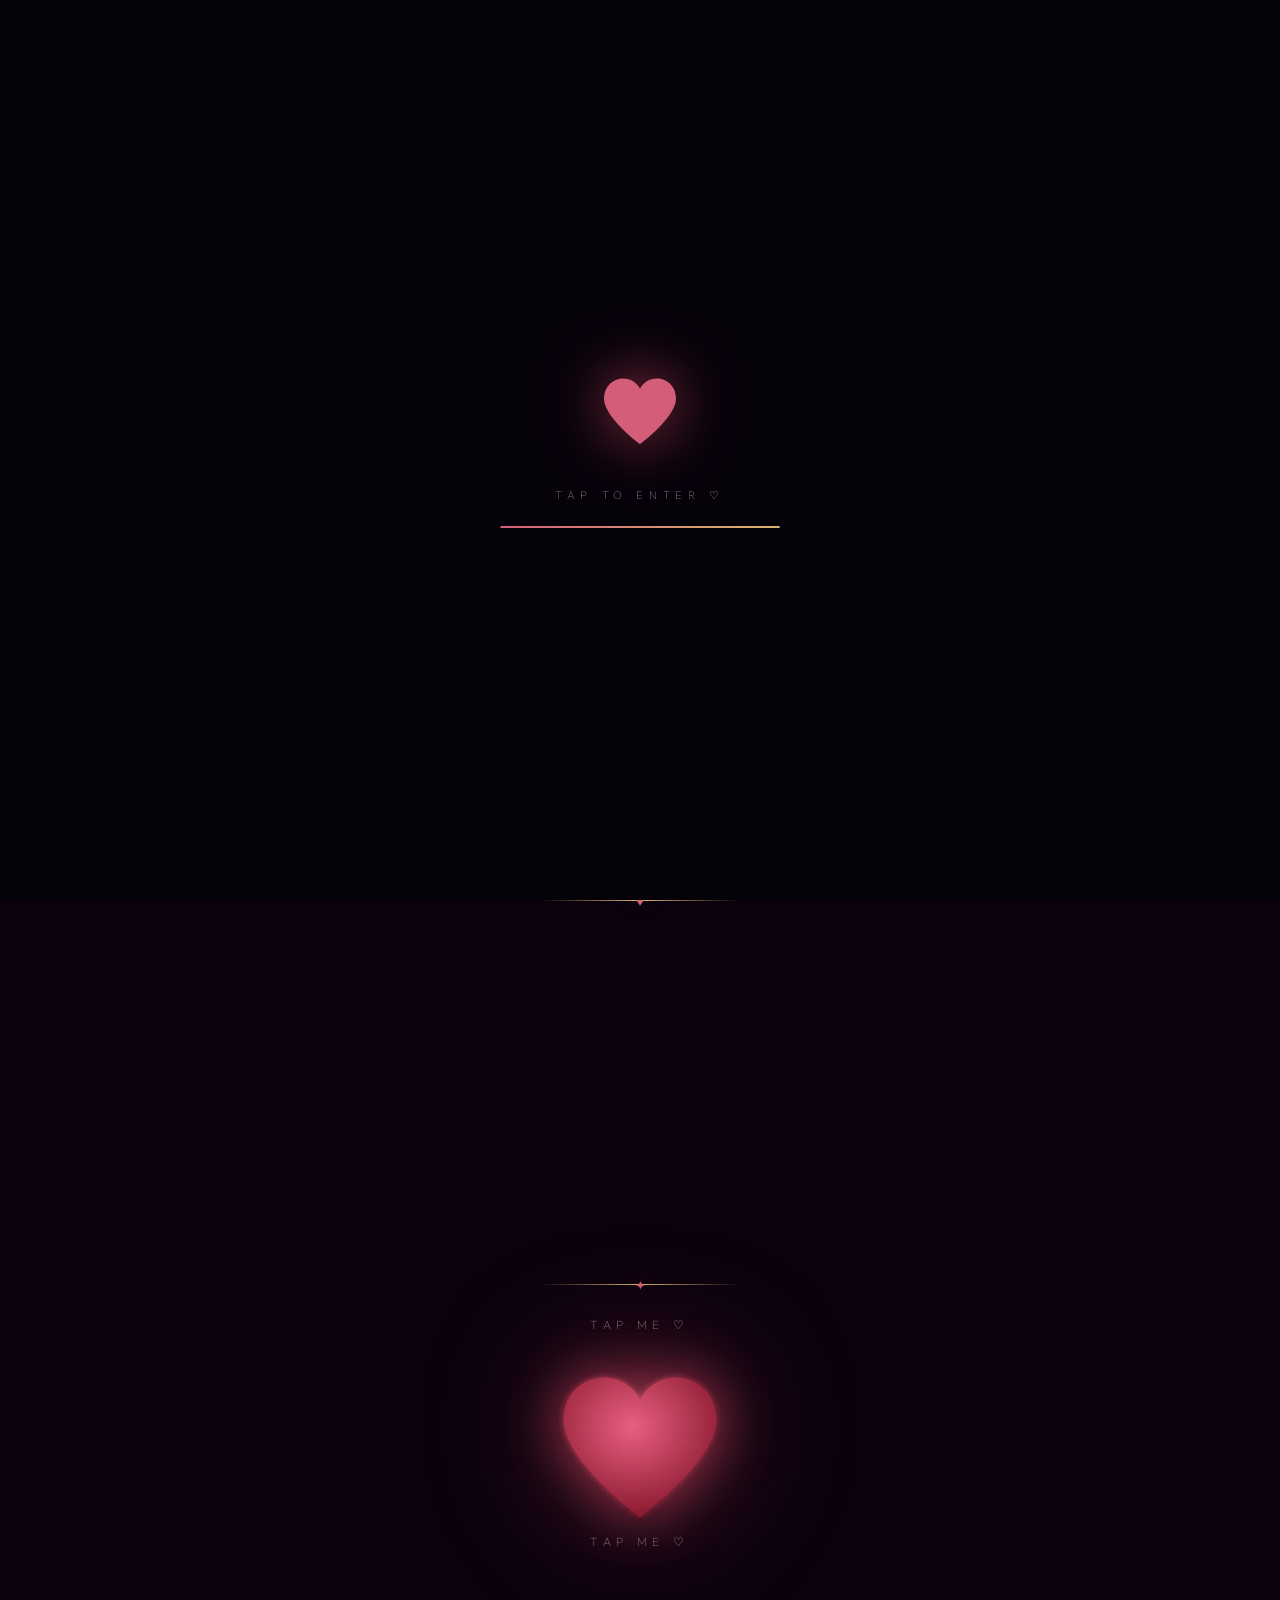
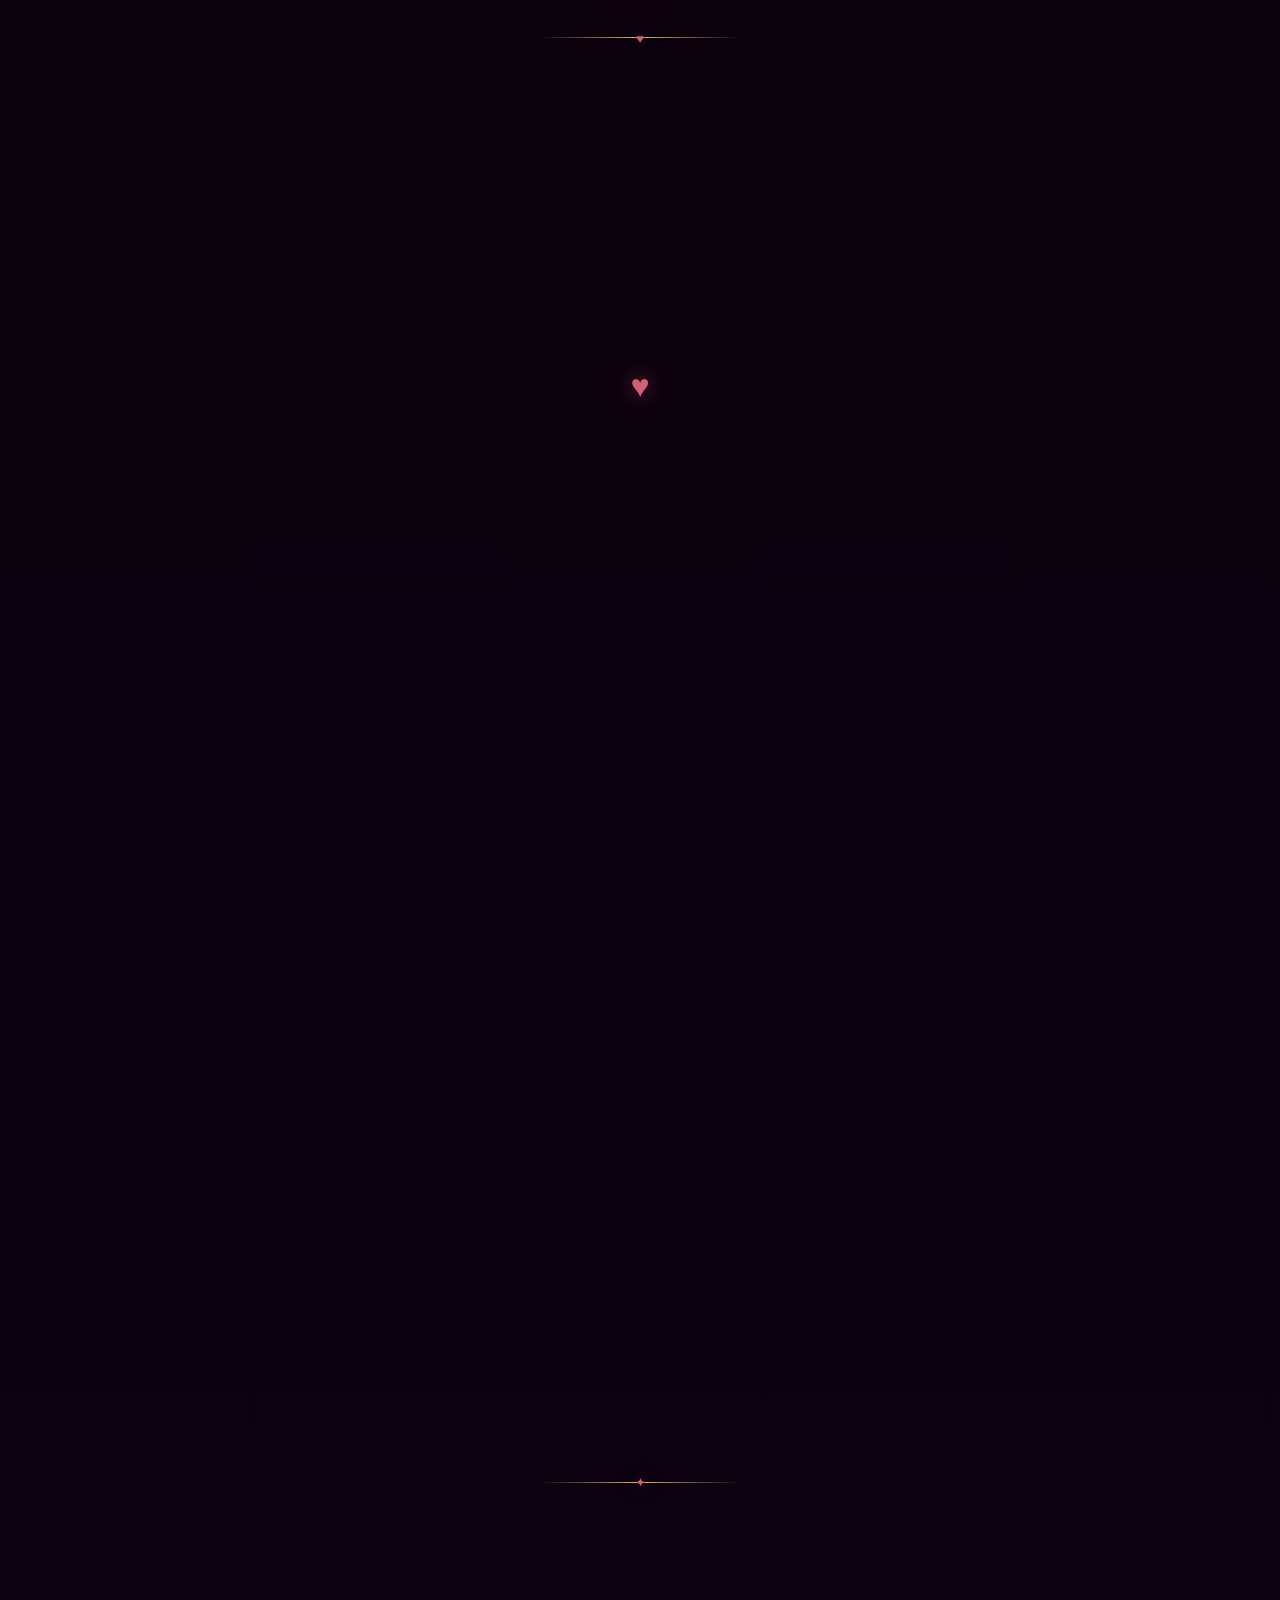
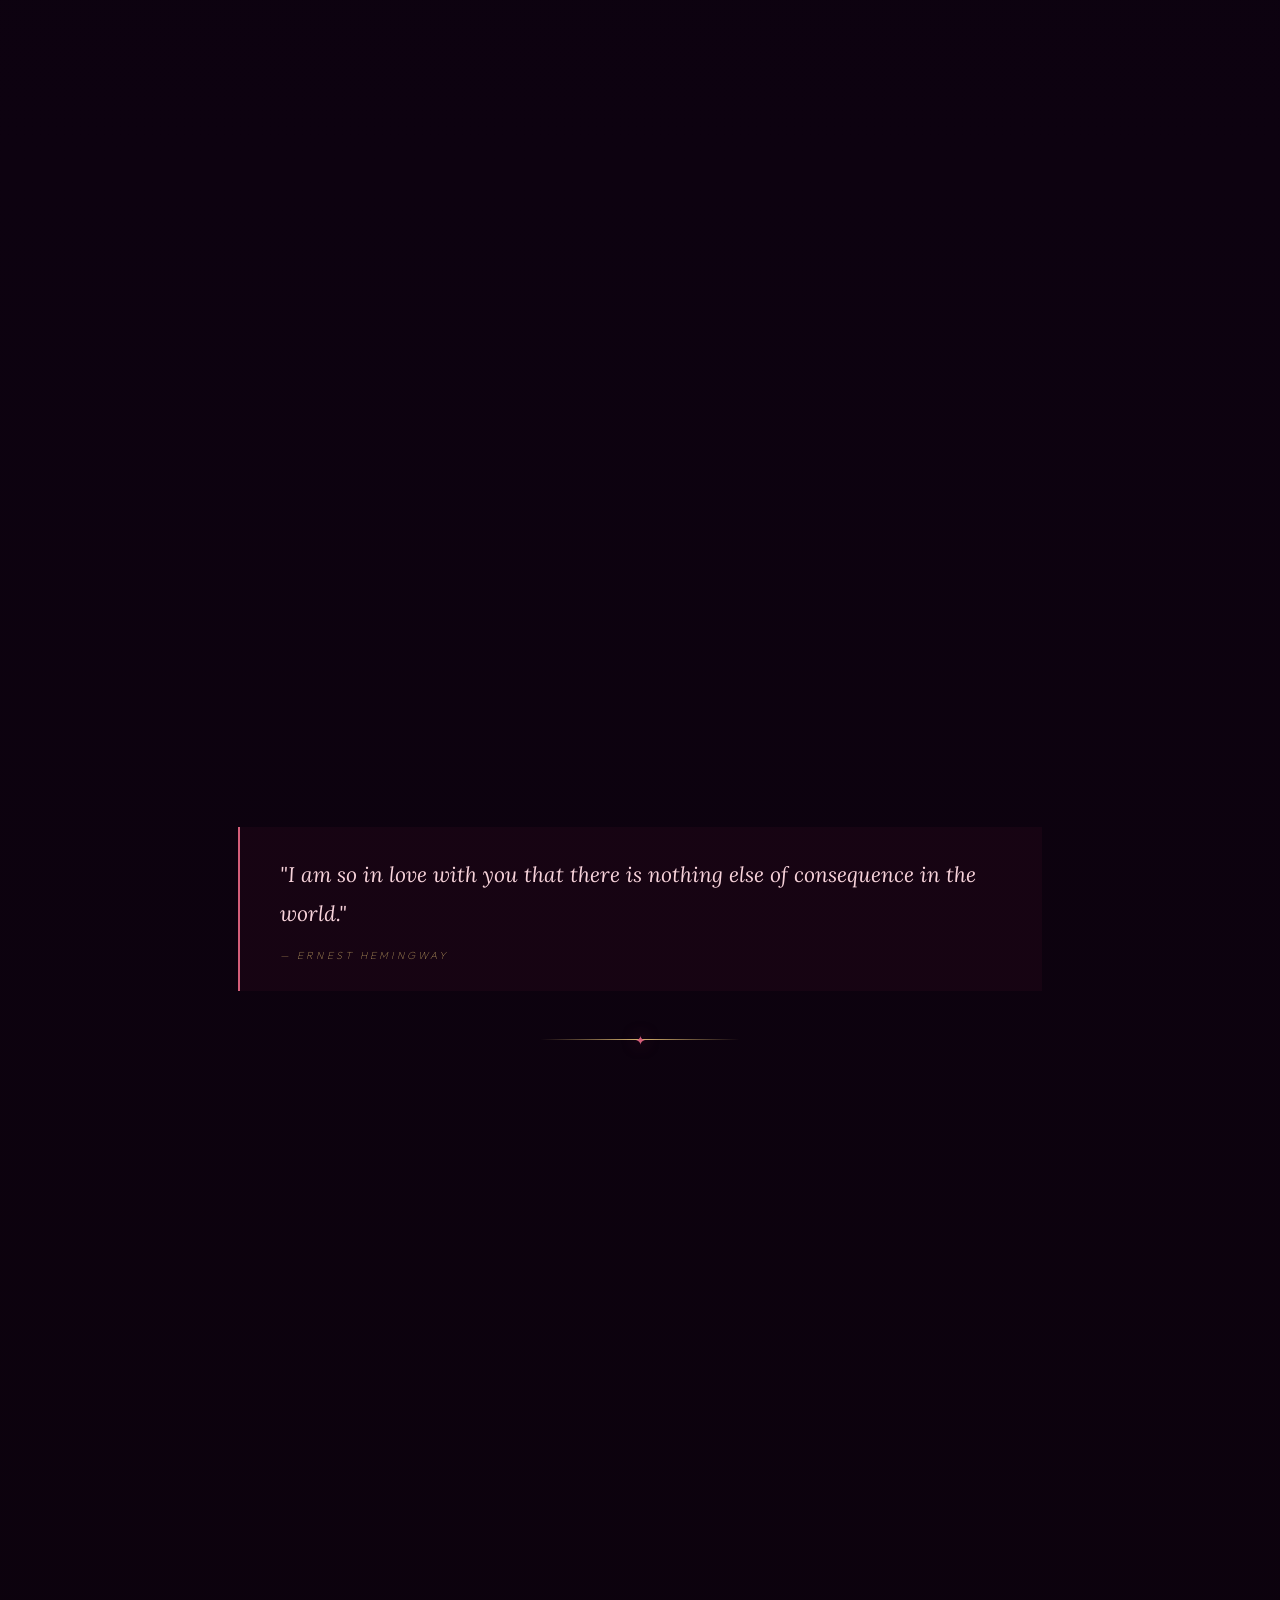
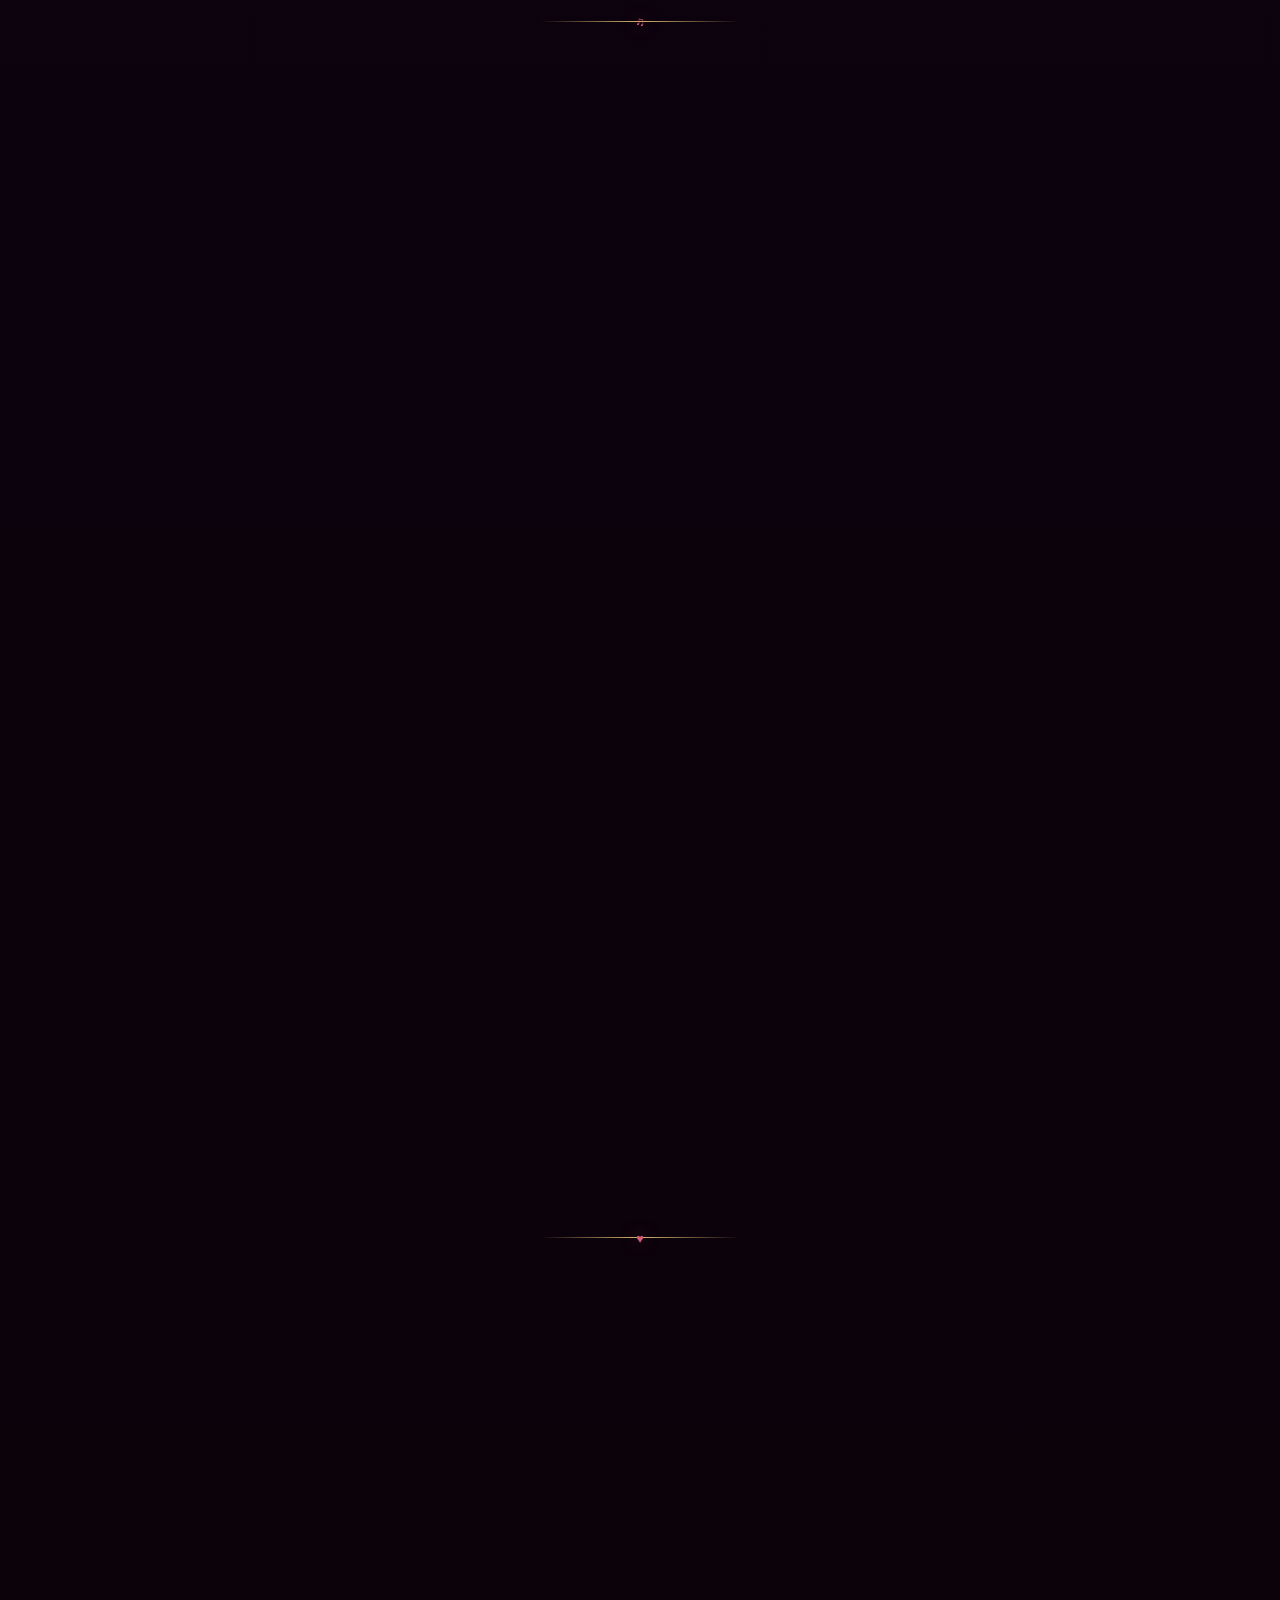
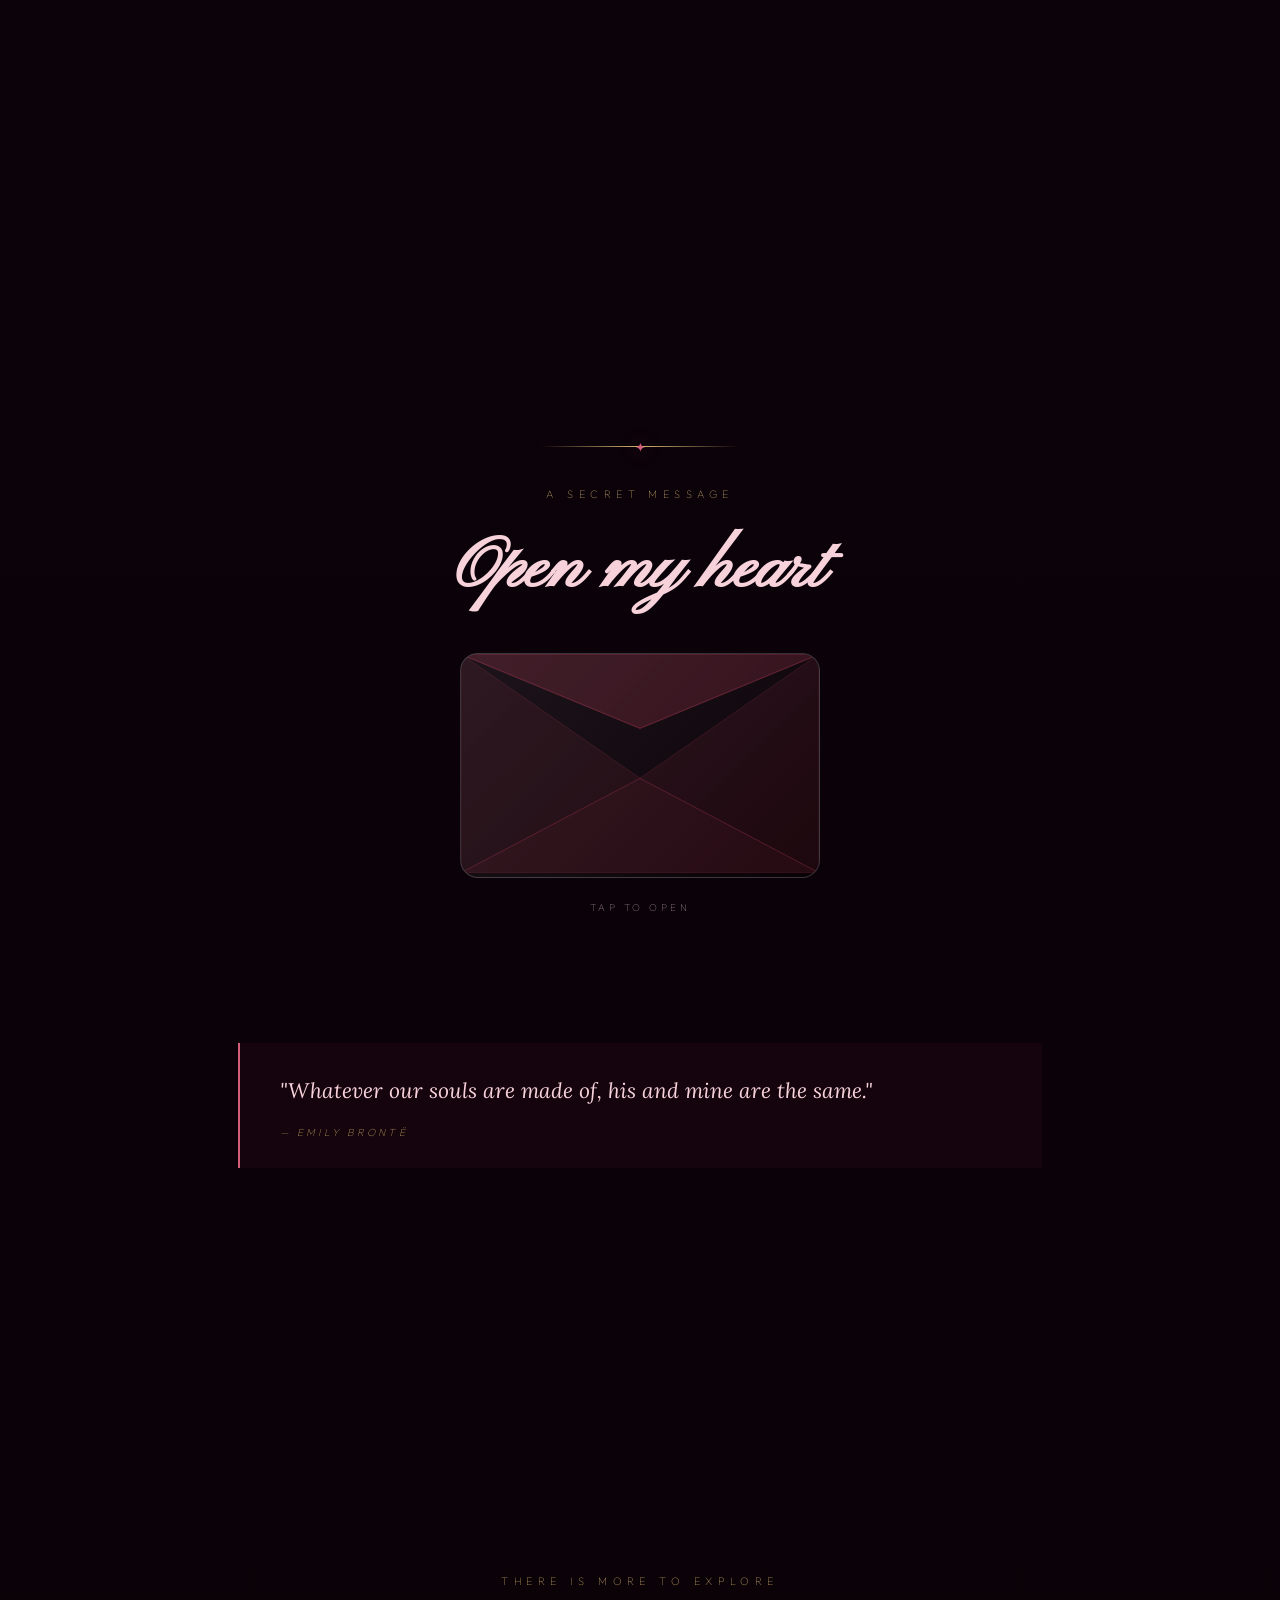
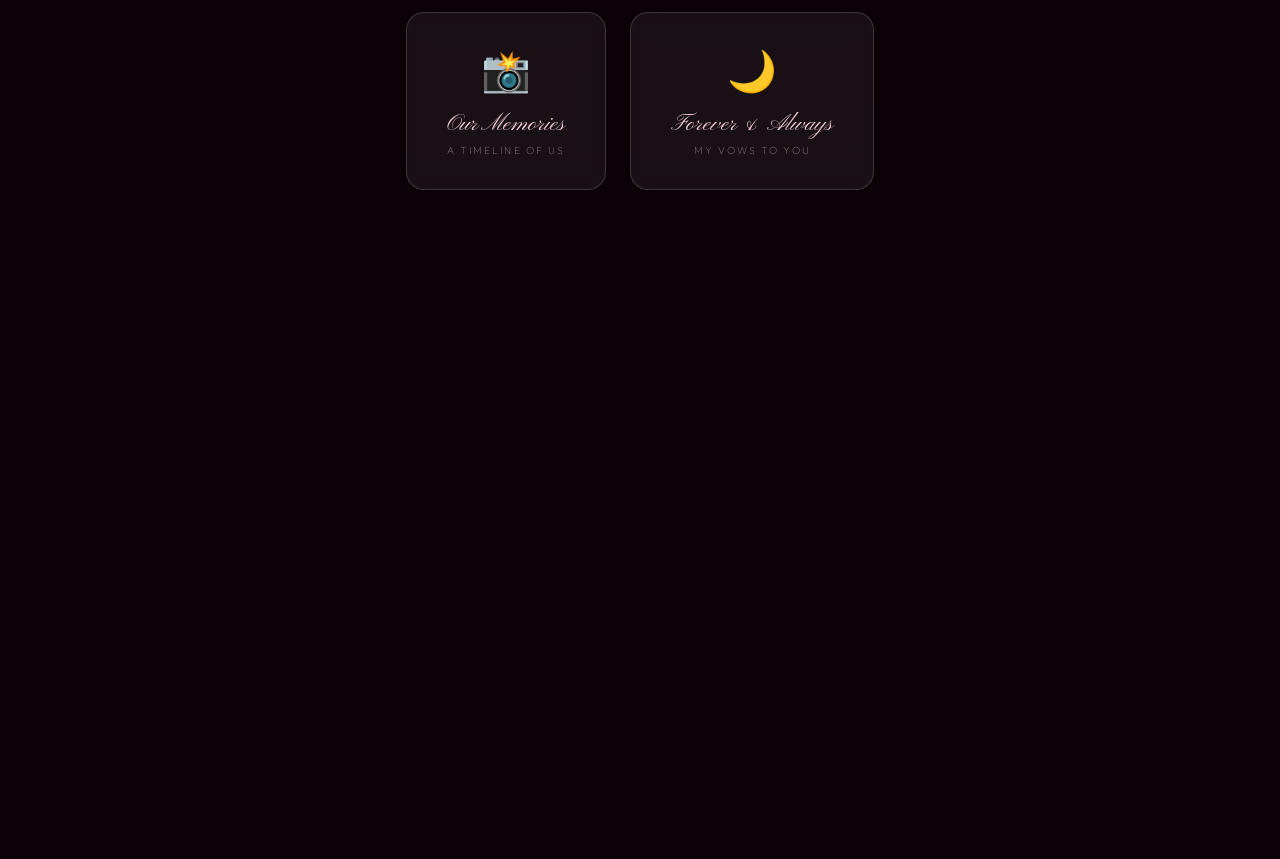
==== commit 53b90e98: "change position" ====
--- a/index.html
+++ b/index.html
@@ -173,6 +173,14 @@
 
   <span class="hbd">♥</span>
 
+  <!-- ═══ FAVORITE THINGS ABOUT US ═══ -->
+  <section class="parallax-section">
+    <h2 class="sub">6 different reasons for why I love us</h2>
+    <div class="fav-grid" id="favgrid"></div>
+  </section>
+
+  <div class="gline-animated rev"><span class="div-heart">✦</span></div>
+
   <!-- ═══ FLIP CARDS ═══ -->
   <section class="parallax-section">
     
@@ -208,14 +216,6 @@
   </section>
 
   <div class="gline-animated rev"><span class="div-heart">♫</span></div>
-
-  <!-- ═══ FAVORITE THINGS ABOUT US ═══ -->
-  <section class="parallax-section">
-    <h2 class="sub">6 different reasons for why I love us</h2>
-    <div class="fav-grid" id="favgrid"></div>
-  </section>
-
-  <div class="gline-animated rev"><span class="div-heart">✦</span></div>
 
   <!-- ═══ PROMISES ═══ -->
   <section class="parallax-section">
--- a/css/style.css
+++ b/css/style.css
@@ -1665,6 +1665,14 @@
   margin-top: 2rem;
 }
 
+.fav-card {
+  height: clamp(260px, 32vw, 320px);
+}
+
+.fav-card .cback {
+  padding: 2rem;
+}
+
 .fav-item {
   padding: 1.8rem;
   border-radius: 6px;
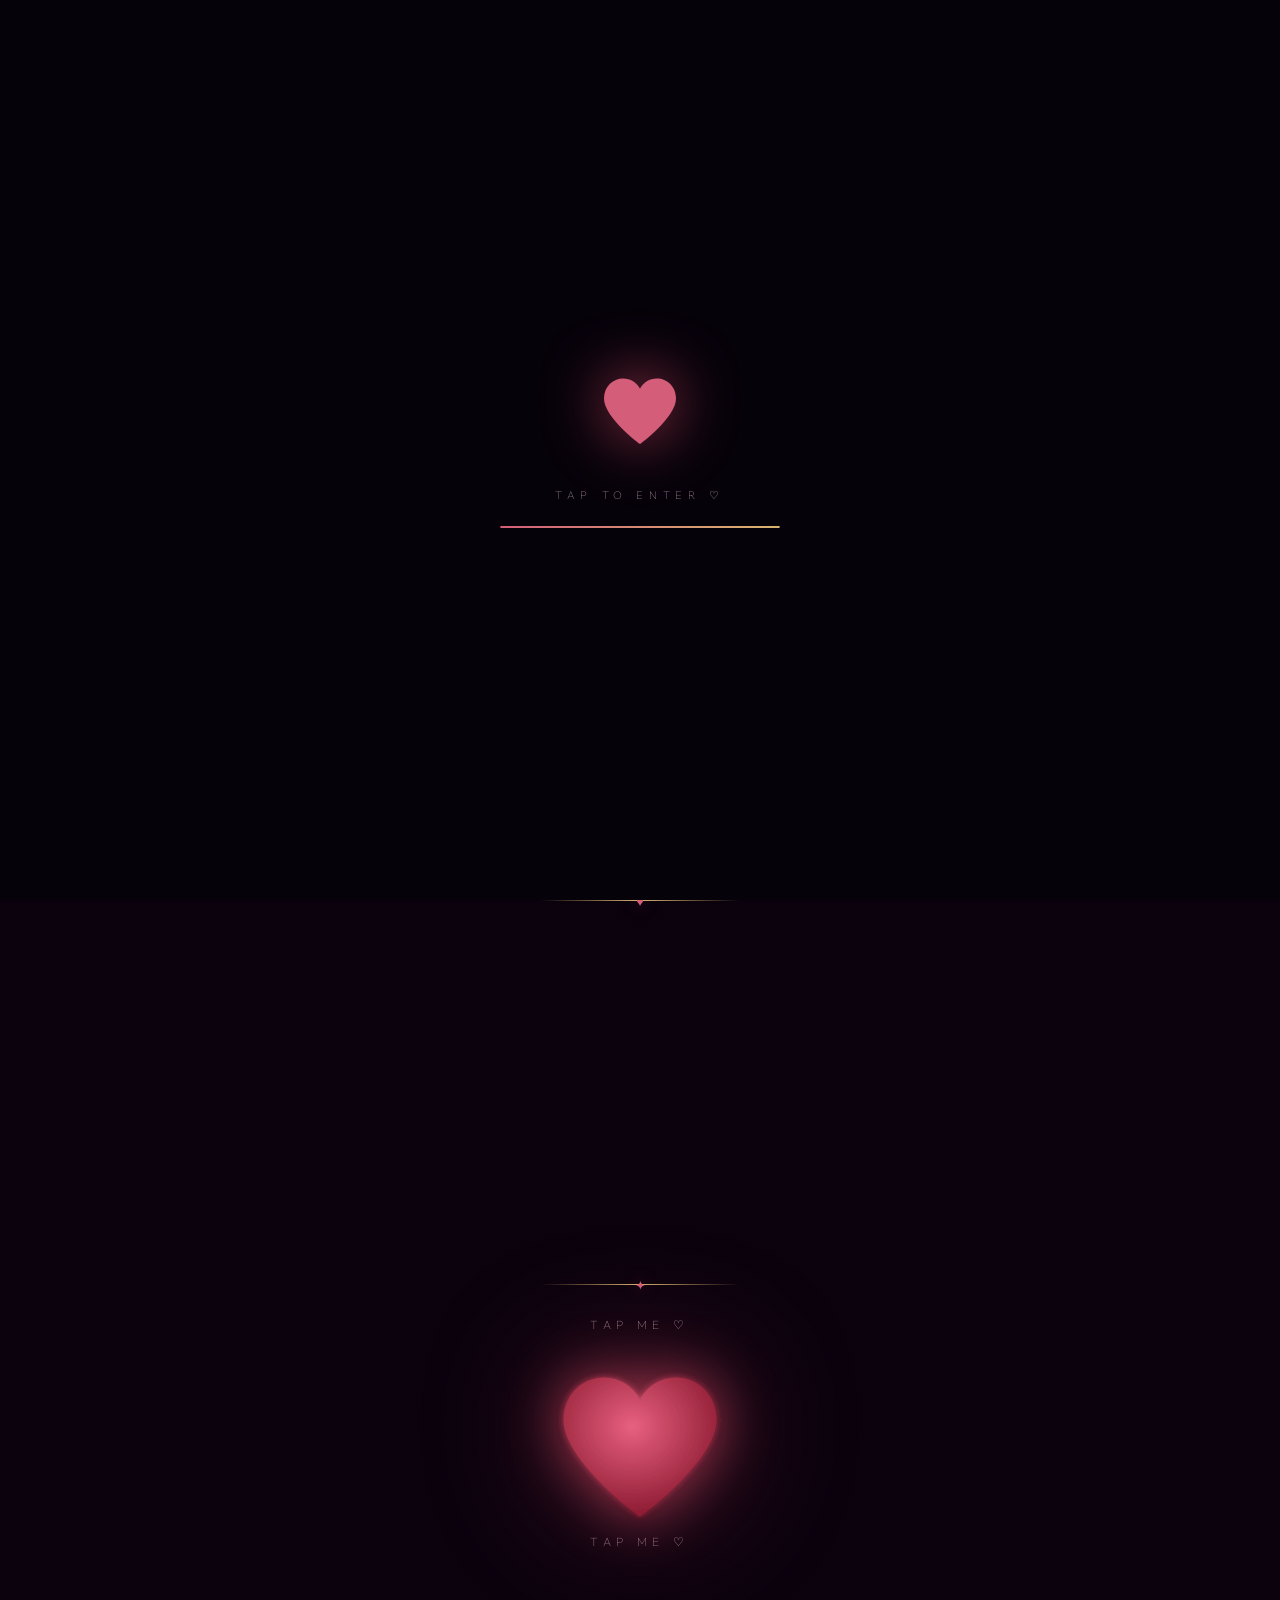
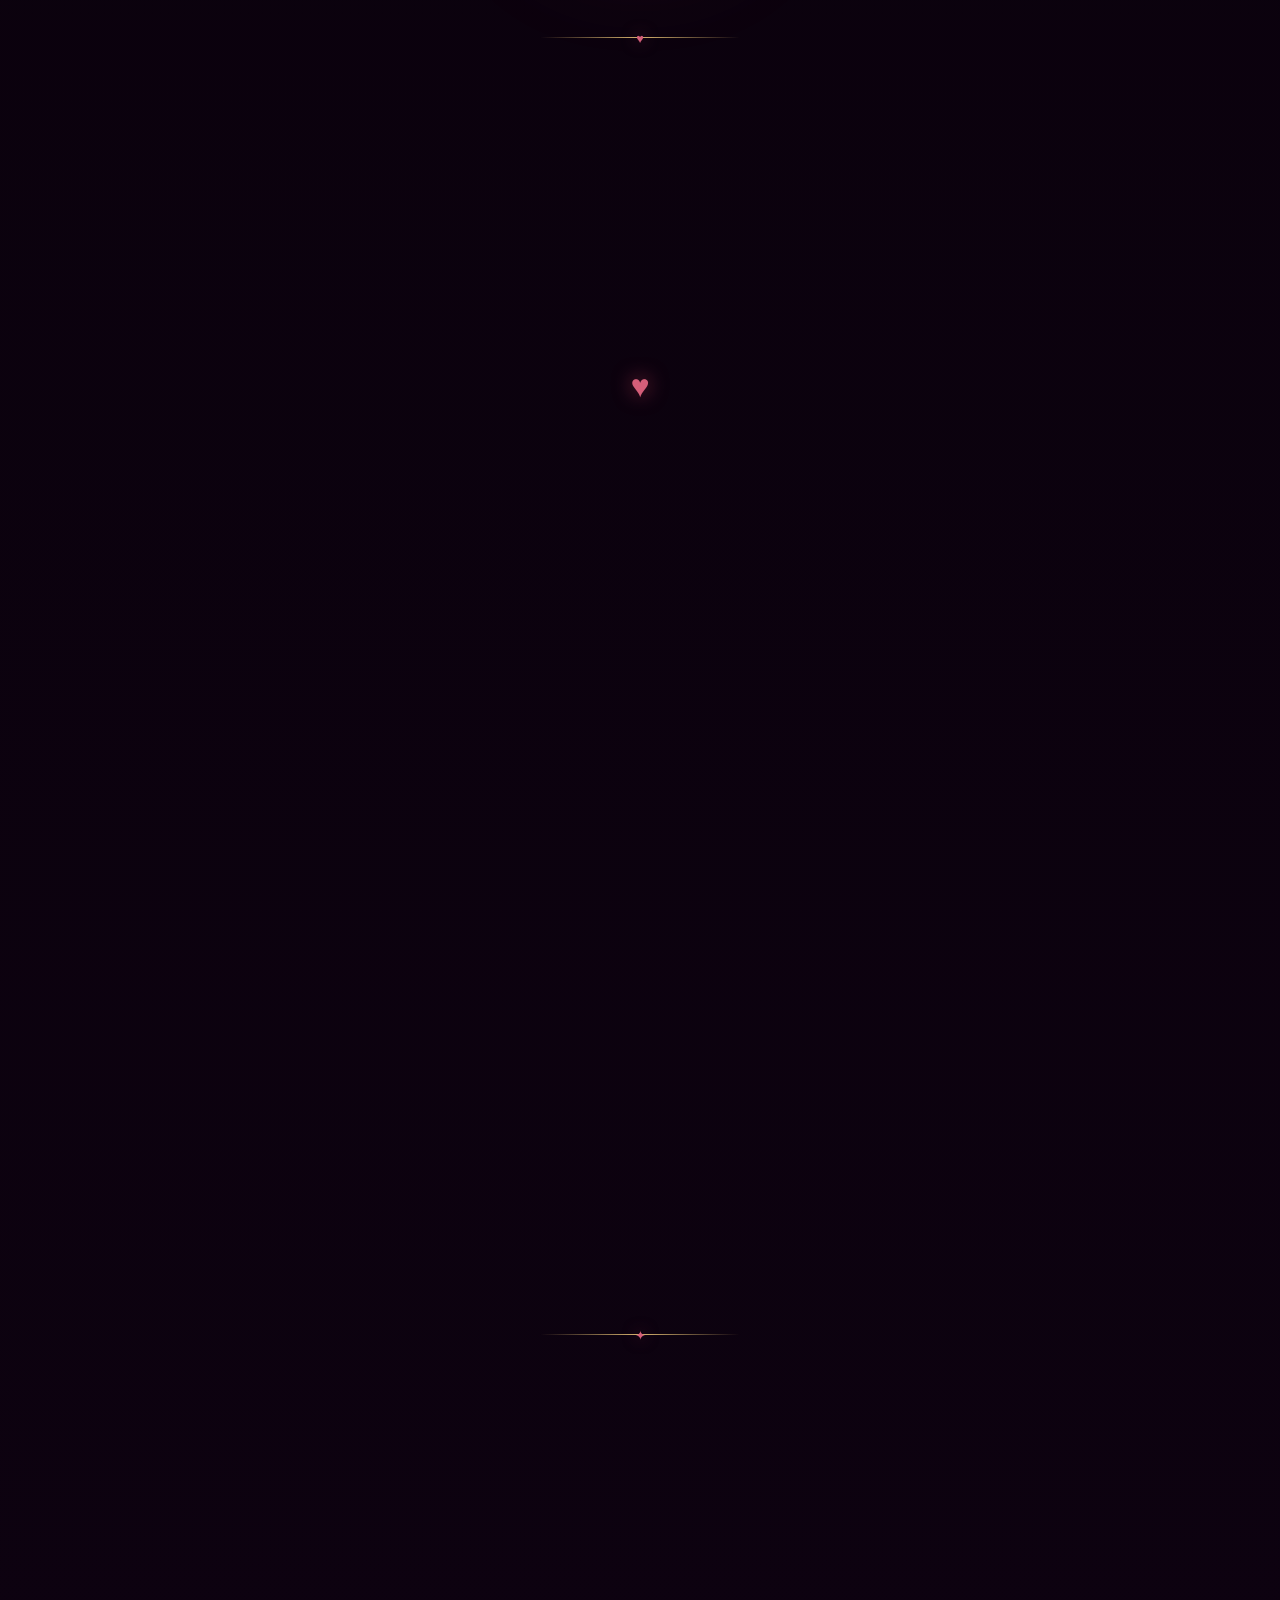
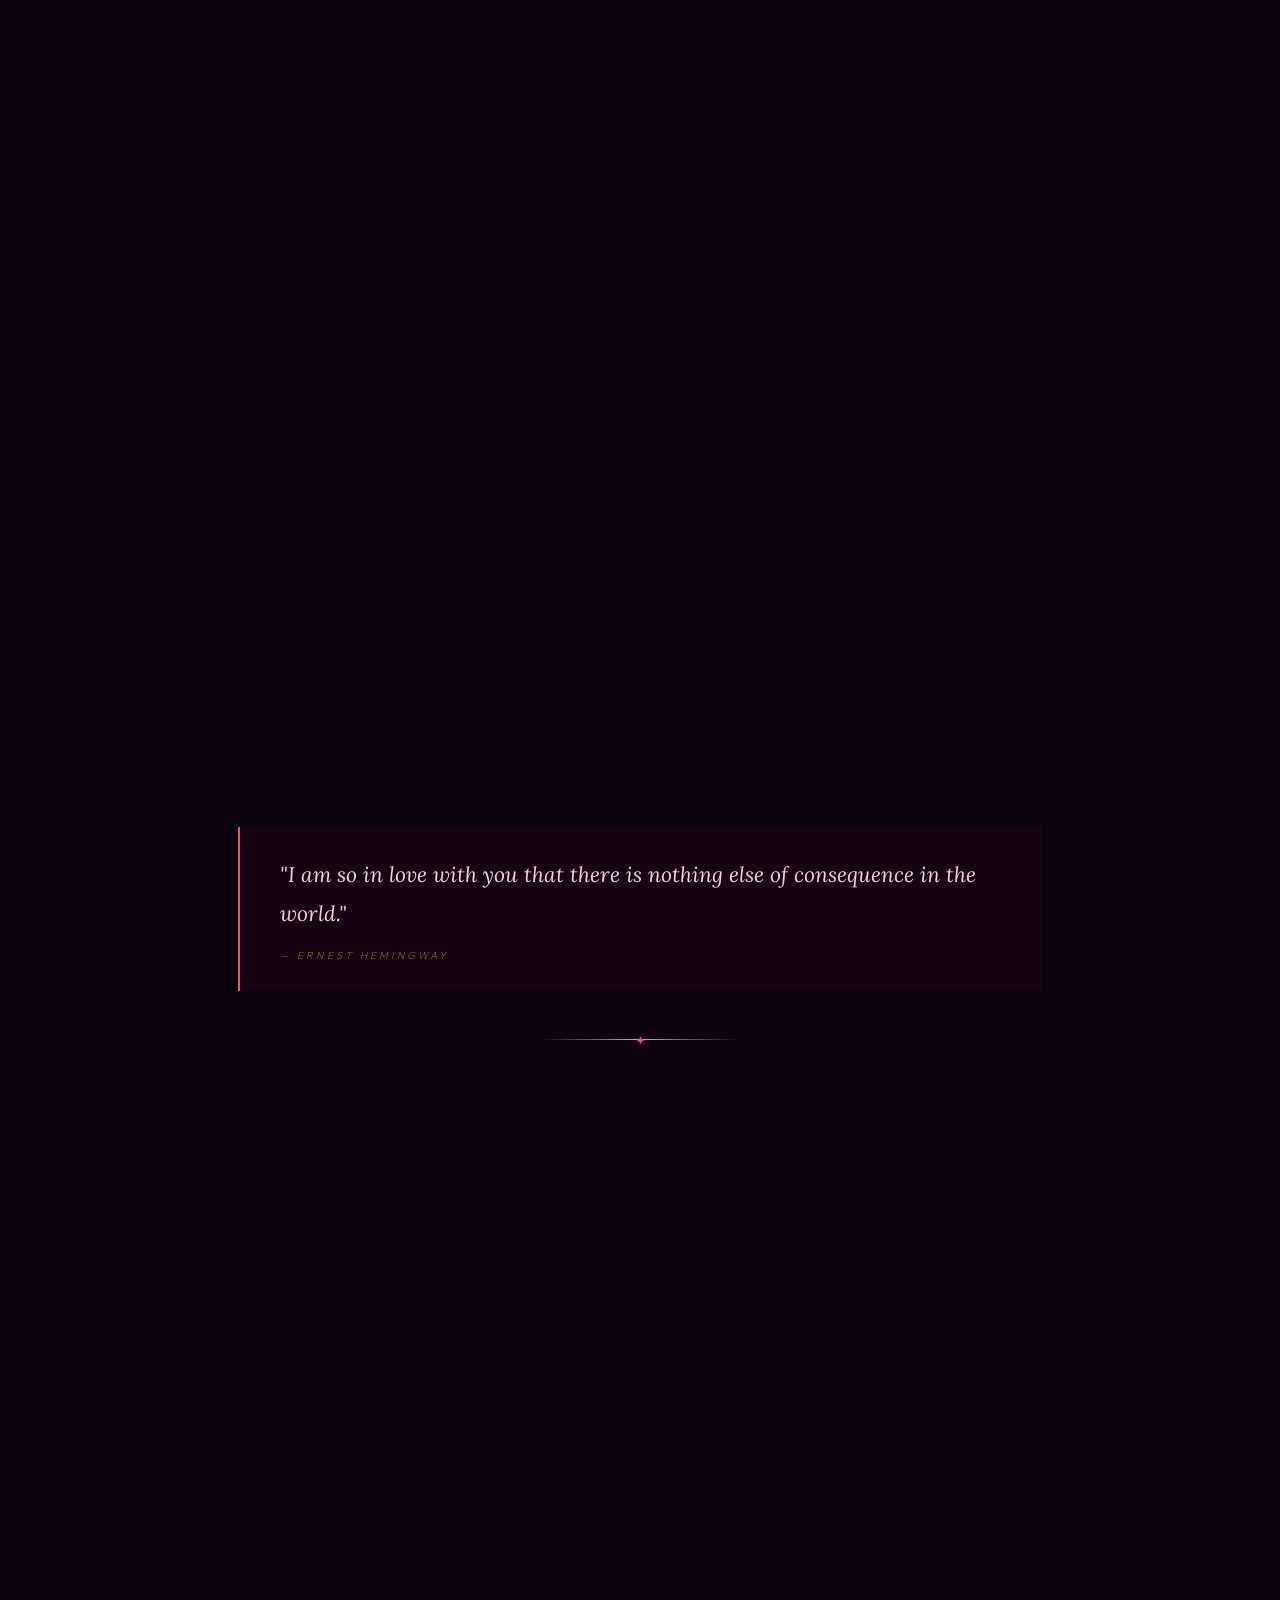
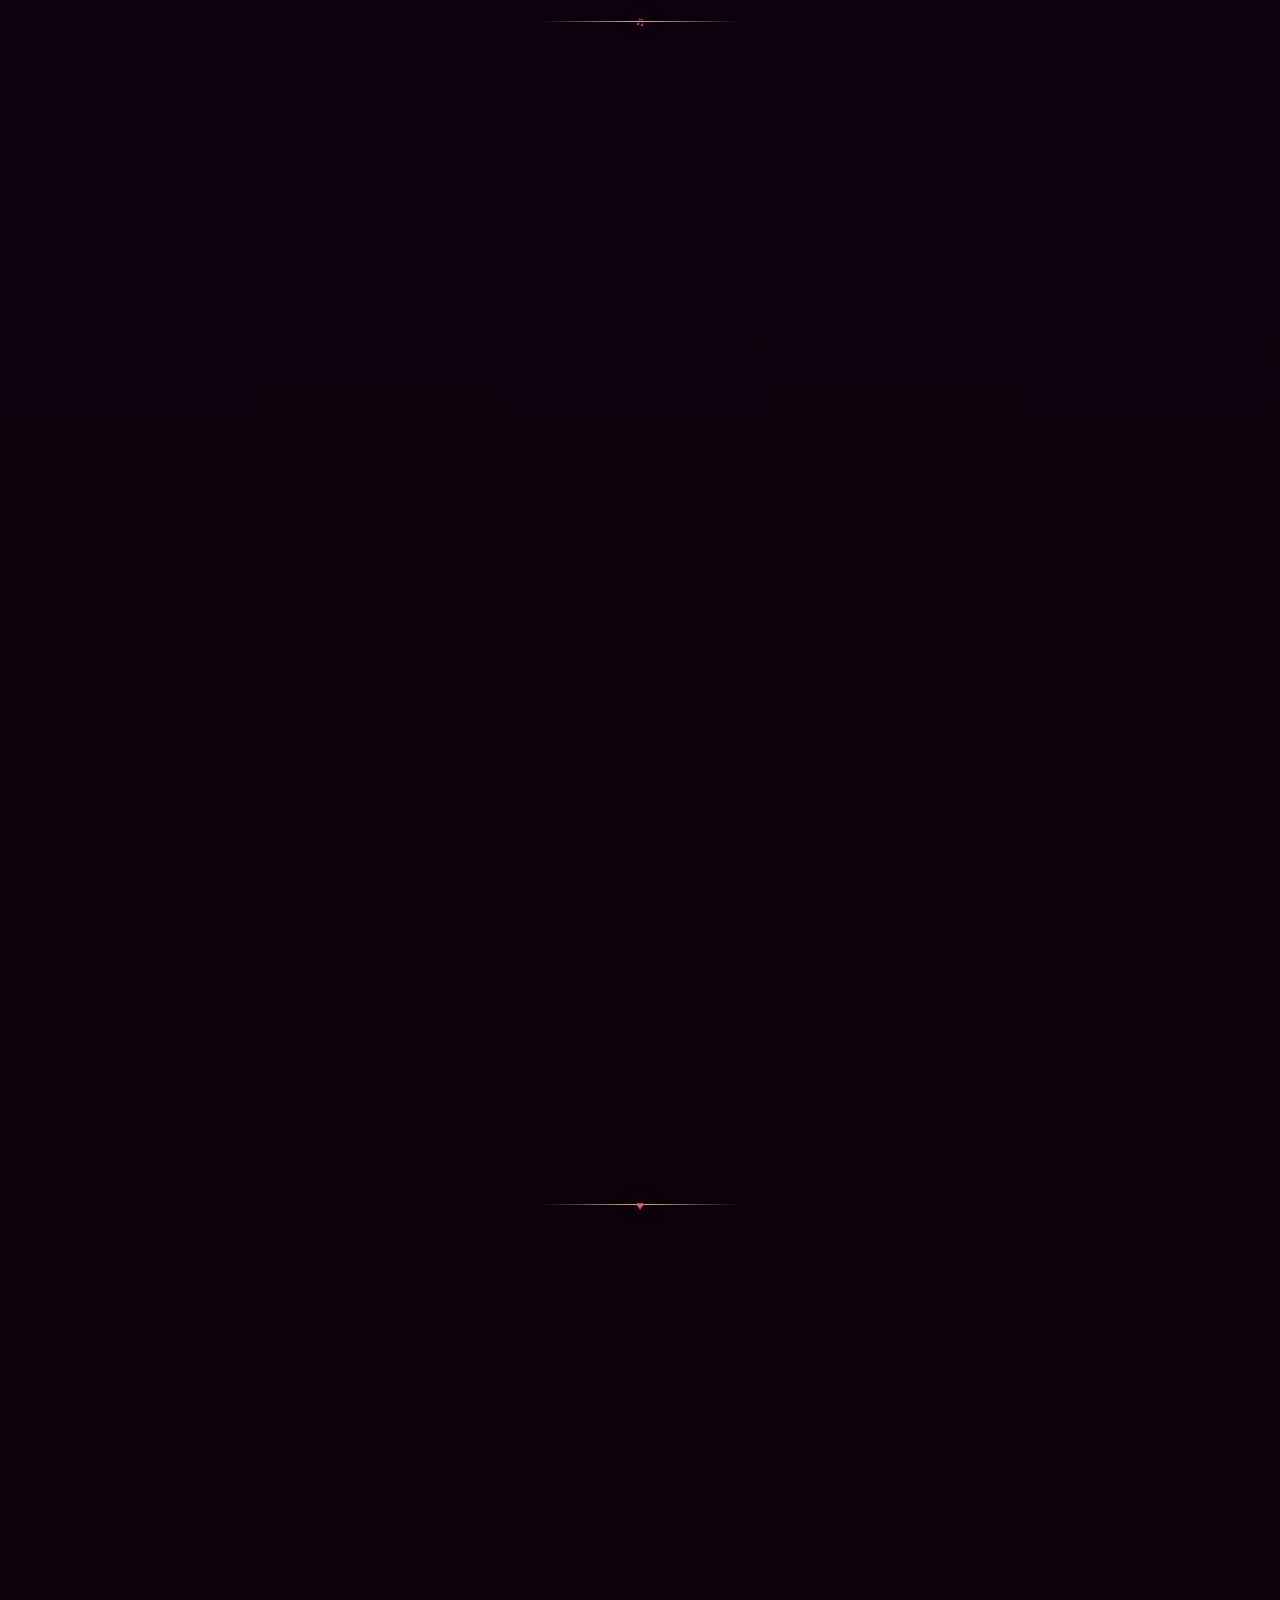
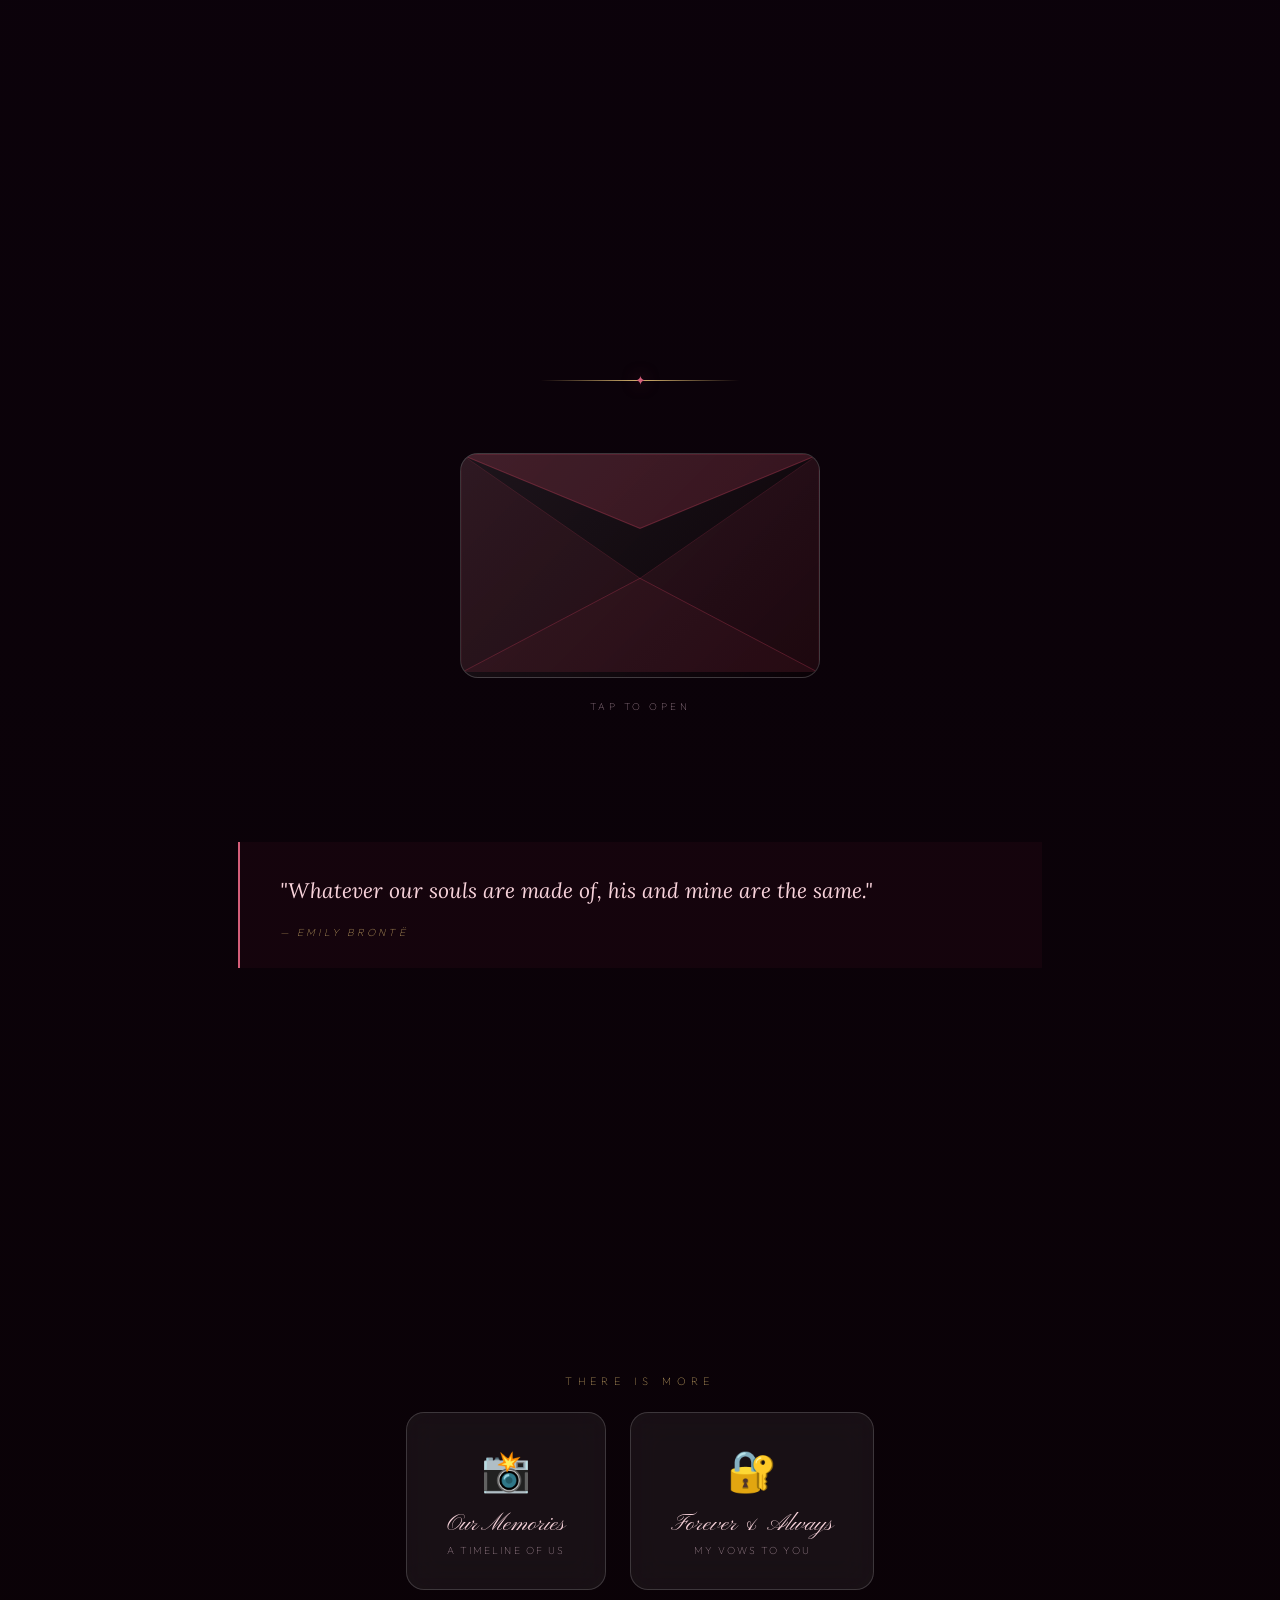
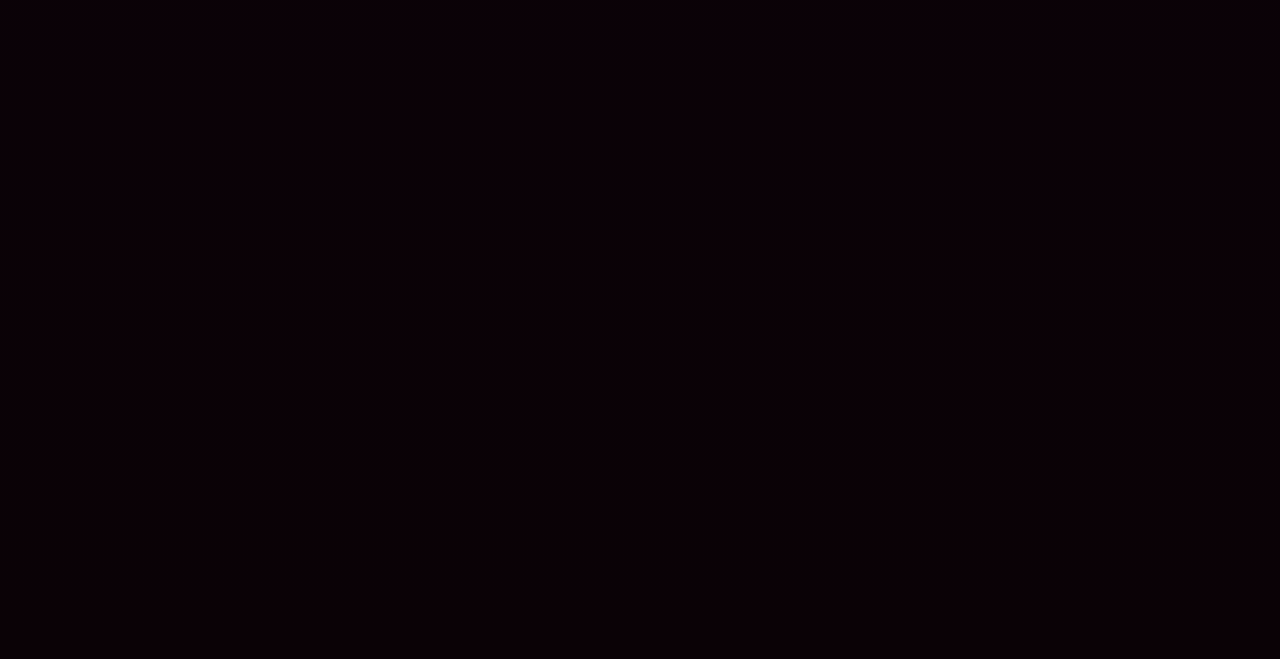
==== commit 5b960915: "update index.html, forever.html, memories.html, css/style.css, js/components.js, js/data.js" ====
--- a/index.html
+++ b/index.html
@@ -173,20 +173,20 @@
 
   <span class="hbd">♥</span>
 
-  <!-- ═══ FAVORITE THINGS ABOUT US ═══ -->
-  <section class="parallax-section">
-    <h2 class="sub">6 different reasons for why I love us</h2>
-    <div class="fav-grid" id="favgrid"></div>
-  </section>
-
-  <div class="gline-animated rev"><span class="div-heart">✦</span></div>
-
   <!-- ═══ FLIP CARDS ═══ -->
   <section class="parallax-section">
     
     <h2 class="rev">6 different reasons for why I love you</h2>
   
     <div class="reasons" id="rgrid"></div>
+  </section>
+
+  <div class="gline-animated rev"><span class="div-heart">✦</span></div>
+
+  <!-- ═══ FAVORITE THINGS ABOUT US ═══ -->
+  <section class="parallax-section">
+    <h2 class="sub">6 different reasons for why I love us</h2>
+    <div class="fav-grid" id="favgrid"></div>
   </section>
 
   <!-- ═══ QUOTE ═══ -->
@@ -219,9 +219,8 @@
 
   <!-- ═══ PROMISES ═══ -->
   <section class="parallax-section">
-    <span class="tag rev">My promises</span>
-    <h2 class="rev">What I give you — forever</h2>
-    <p class="rev">Tap each heart to seal my promise to you 💕</p>
+    <h2 class="rev">I Promise...</h2>
+    <p class="rev">Tap each heart to seal each promise 💘</p>
     <ul class="promises" id="plist"></ul>
   </section>
 
@@ -229,7 +228,6 @@
 
   <!-- ═══ DREAM FUTURE ═══ -->
   <section class="parallax-section">
-    <span class="tag rev">Our tomorrow</span>
     <h2 class="rev">Dreams I have for us</h2>
     <div class="dreams-timeline" id="dreamlist"></div>
   </section>
@@ -238,10 +236,6 @@
 
   <!-- ═══ ENVELOPE ═══ -->
   <div class="envsec">
-    <span class="tag rev" style="text-align:center;display:block">A secret message</span>
-    <h2 class="rev"
-      style="text-align:center;font-family:'Pinyon Script',cursive;font-size:clamp(2.5rem,7vw,4.5rem);color:var(--blush);margin-bottom:0;line-height:1.4;">
-      Open my heart</h2>
     <div class="envwrap rev" id="envwrap">
       <div class="env" id="env">
         <div class="envbody">
@@ -281,13 +275,13 @@
     <span class="pl rev">If I searched every corner of every universe,</span>
     <span class="pl rev d1">across every star and every sea,</span>
     <span class="pl rev d2">I would still choose you.</span>
-    <span class="pl hi rev d3">Not because there is no one else —</span>
+    <span class="pl hi rev d3">Not because there is no one else,</span>
     <span class="pl hi rev d4">but because there is no one else like you.</span>
   </div>
 
   <!-- ═══ PAGE NAVIGATION ═══ -->
   <nav class="page-nav rev">
-    <span class="tag" style="text-align:center;display:block;margin-bottom:1.5rem">there is more to explore</span>
+    <span class="tag" style="text-align:center;display:block;margin-bottom:1.5rem">there is more</span>
     <div class="nav-links">
       <a href="memories.html" class="nav-card">
         <span class="nav-icon">📸</span>
@@ -295,7 +289,7 @@
         <span class="nav-desc">A timeline of us</span>
       </a>
       <a href="forever.html" class="nav-card">
-        <span class="nav-icon">🌙</span>
+        <span class="nav-icon">🔐</span>
         <span class="nav-title">Forever & Always</span>
         <span class="nav-desc">My vows to you</span>
       </a>
@@ -304,7 +298,7 @@
 
   <!-- ═══ FINAL ═══ -->
   <div class="final">
-    <span class="flabel rev">written with every single beat of his heart</span>
+    <span class="flabel rev">"You have bewitched me body and soul, and I love, I love, I love you"</span>
     <span class="sig rev">Yassa</span>
     <div class="infinity-wrap rev">
       <svg viewBox="0 0 60 30" xmlns="http://www.w3.org/2000/svg">
@@ -312,7 +306,7 @@
           d="M15 15C15 15 5 5 5 15C5 25 15 25 15 15C15 15 25 5 35 15M45 15C45 15 55 25 55 15C55 5 45 5 45 15C45 15 35 25 25 15" />
       </svg>
     </div>
-    <p class="fnote rev">Yours — completely, endlessly, joyfully. Always.</p>
+    <p class="fnote rev">“Completely yours. Endlessly yours. Always.”</p>
     <span class="fhearts">♥ &nbsp; ♥ &nbsp; ♥</span>
   </div>
 
--- a/css/style.css
+++ b/css/style.css
@@ -1670,7 +1670,9 @@
 }
 
 .fav-card .cback {
+  align-items: center;
   padding: 2rem;
+  text-align: center;
 }
 
 .fav-item {
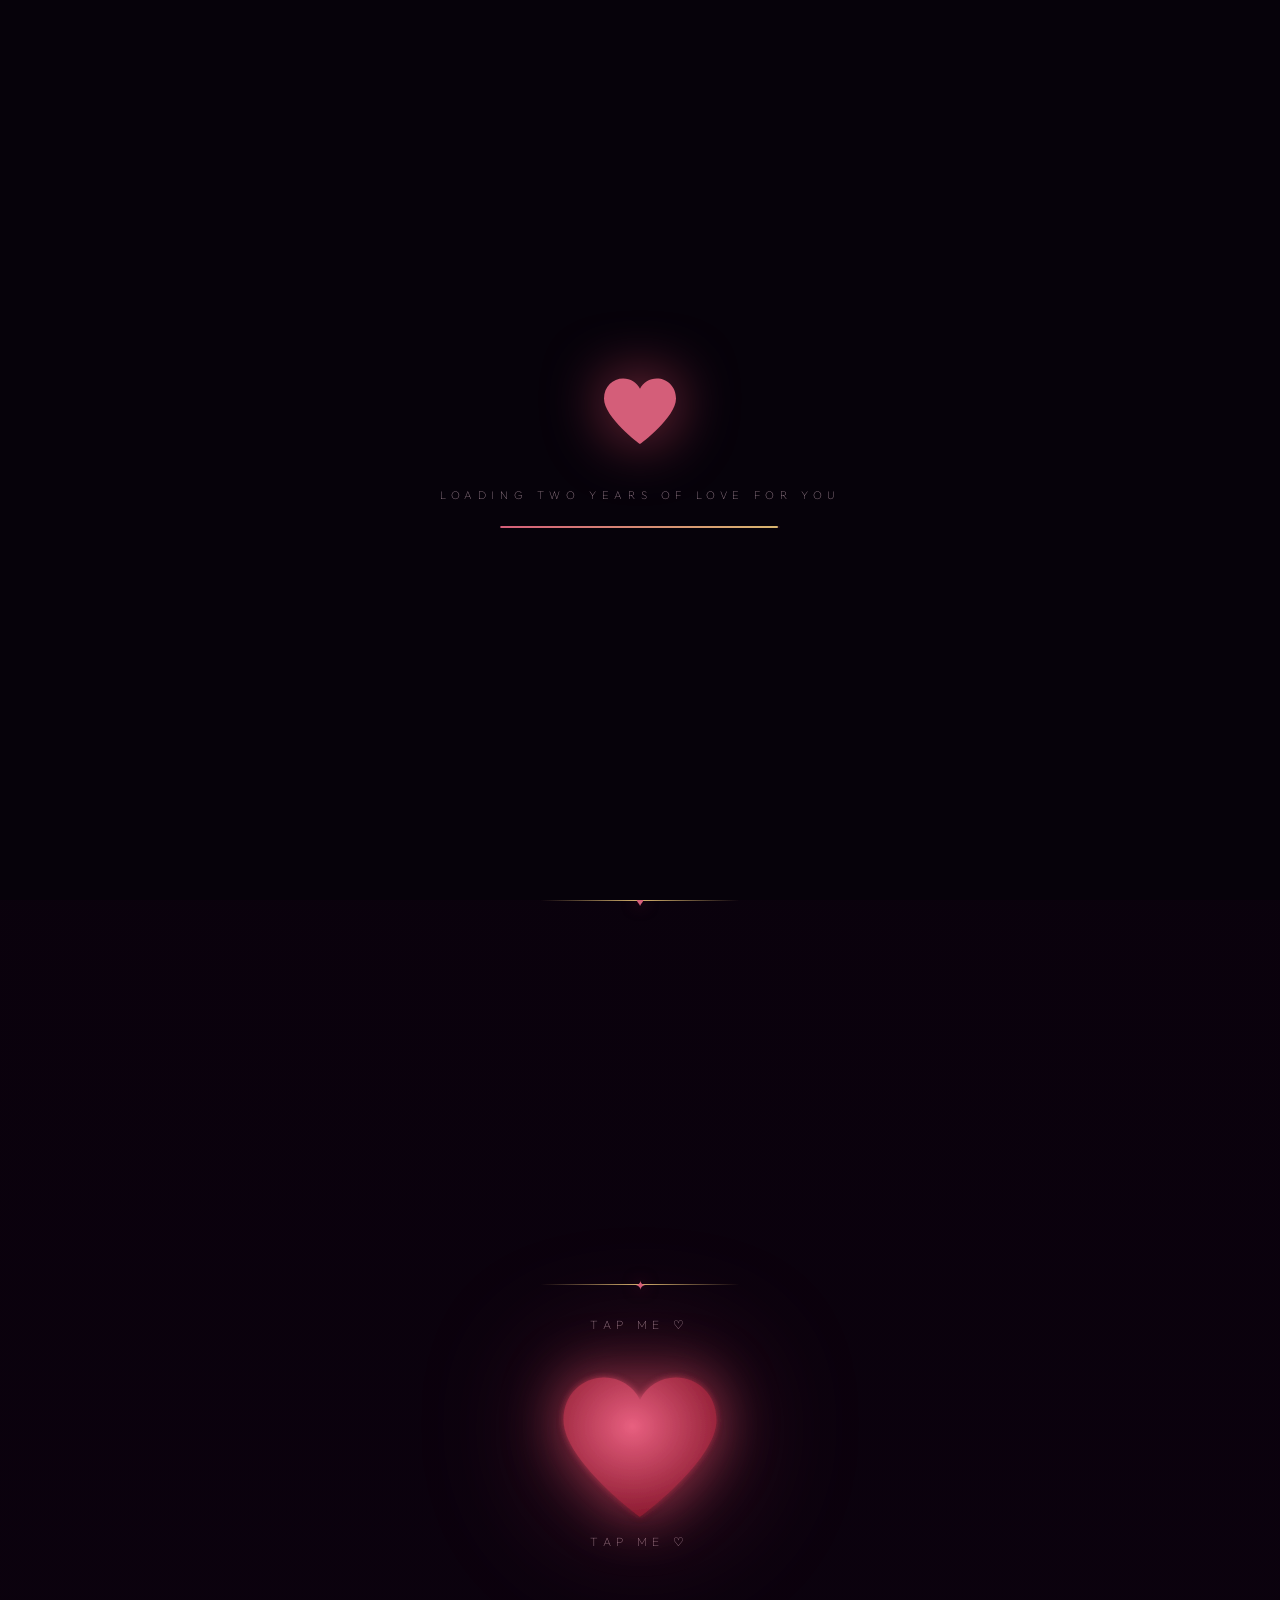
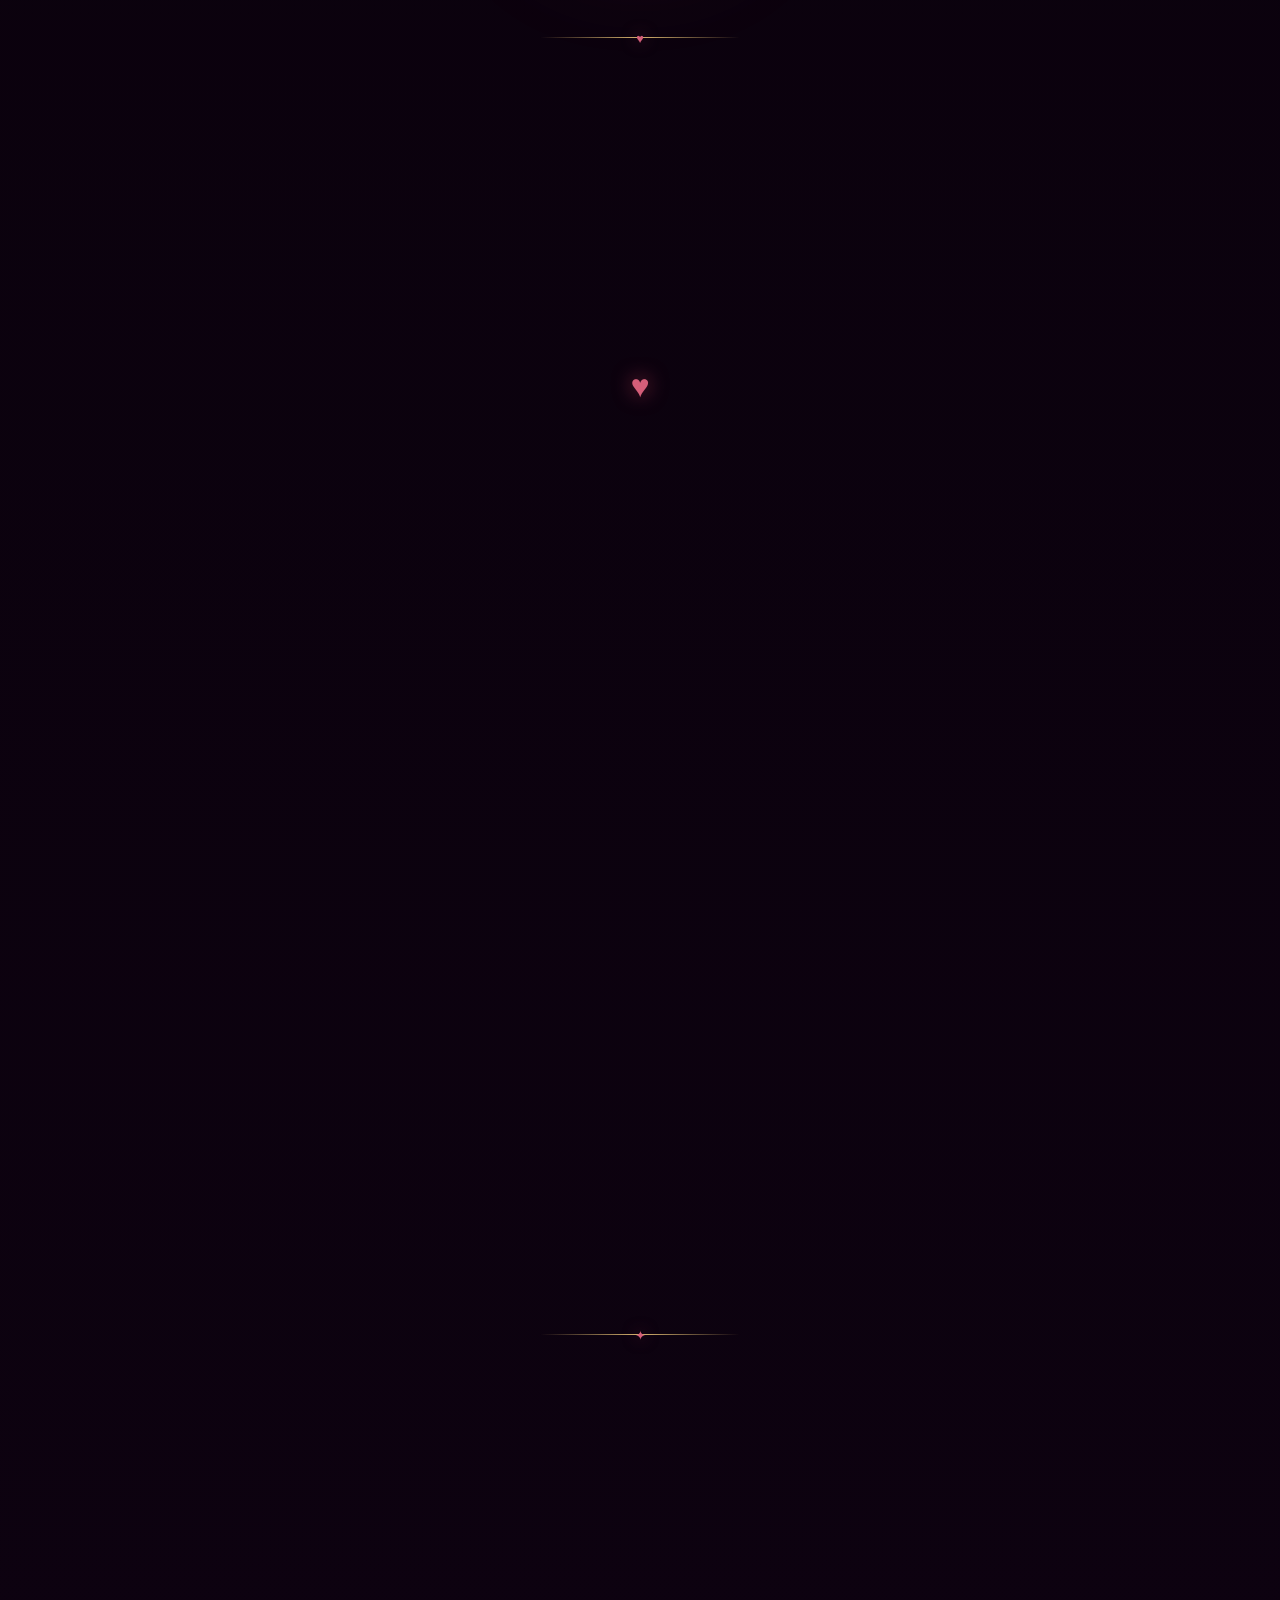
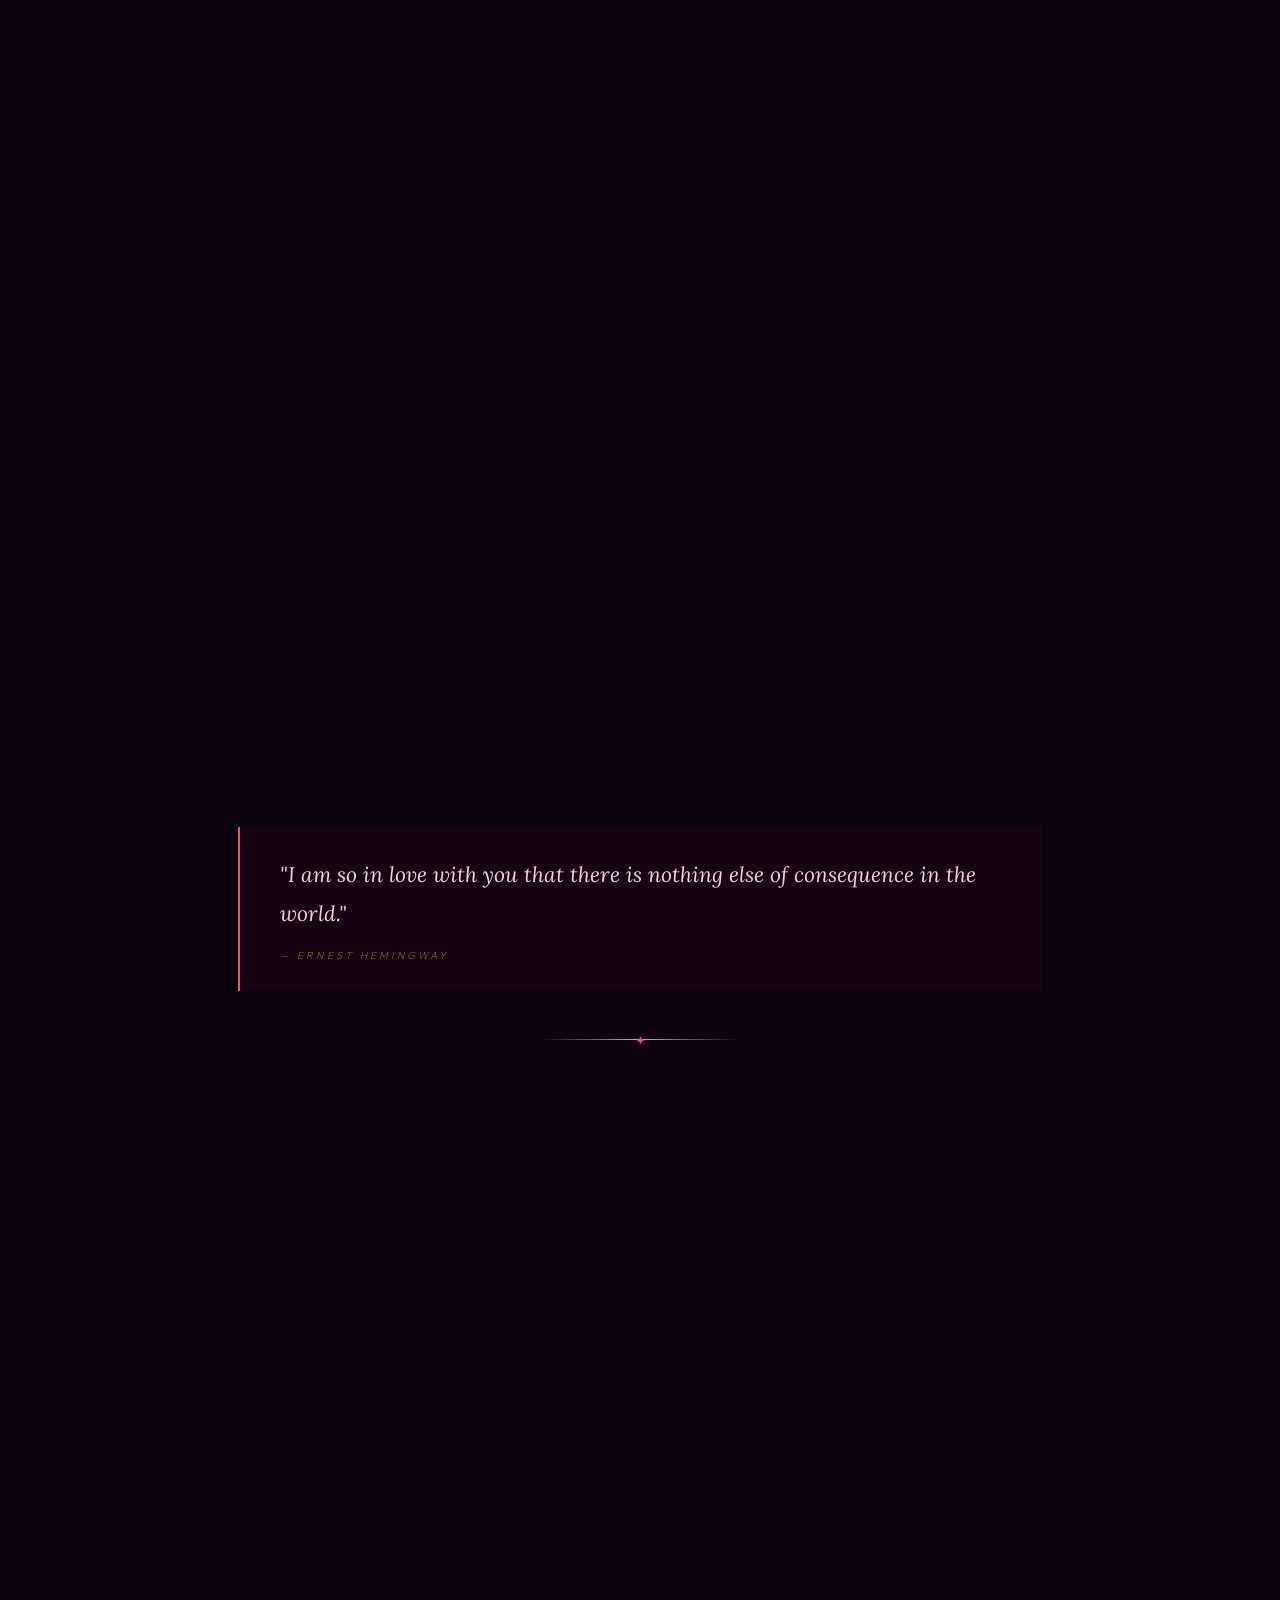
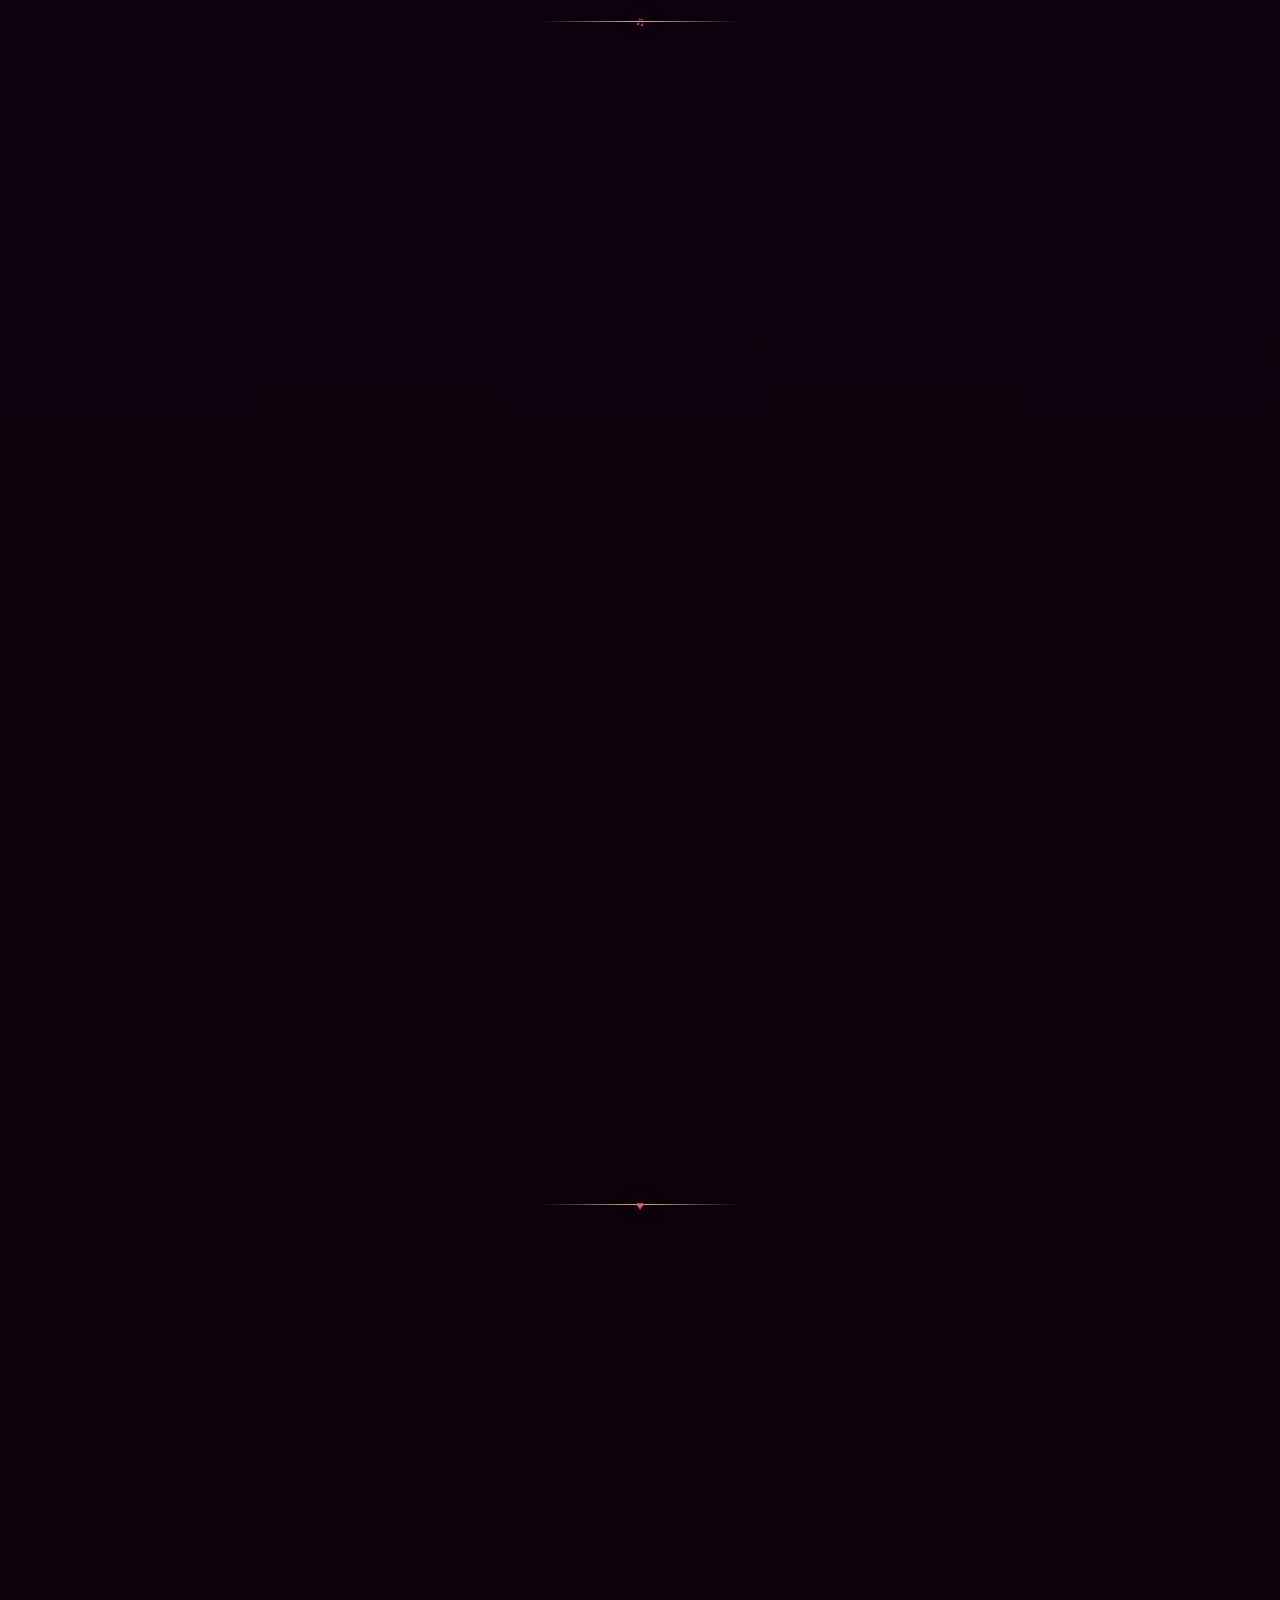
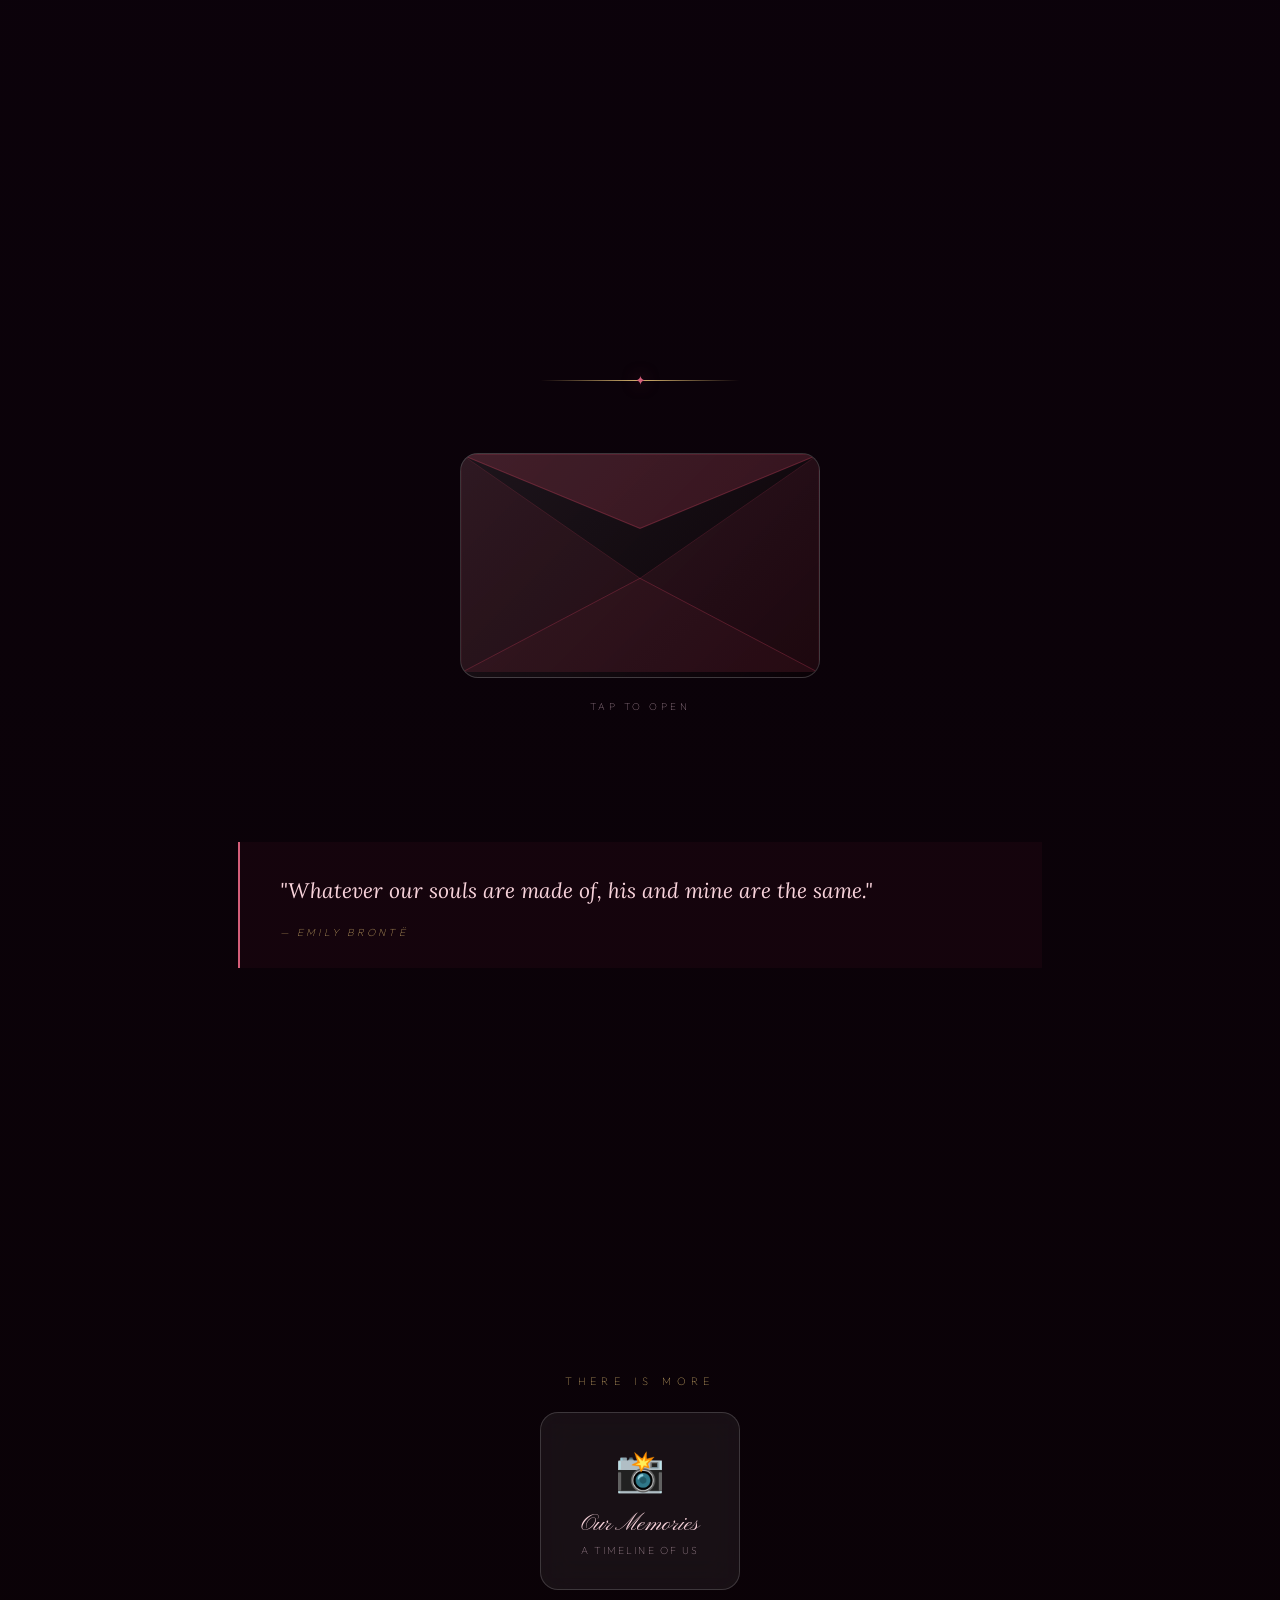
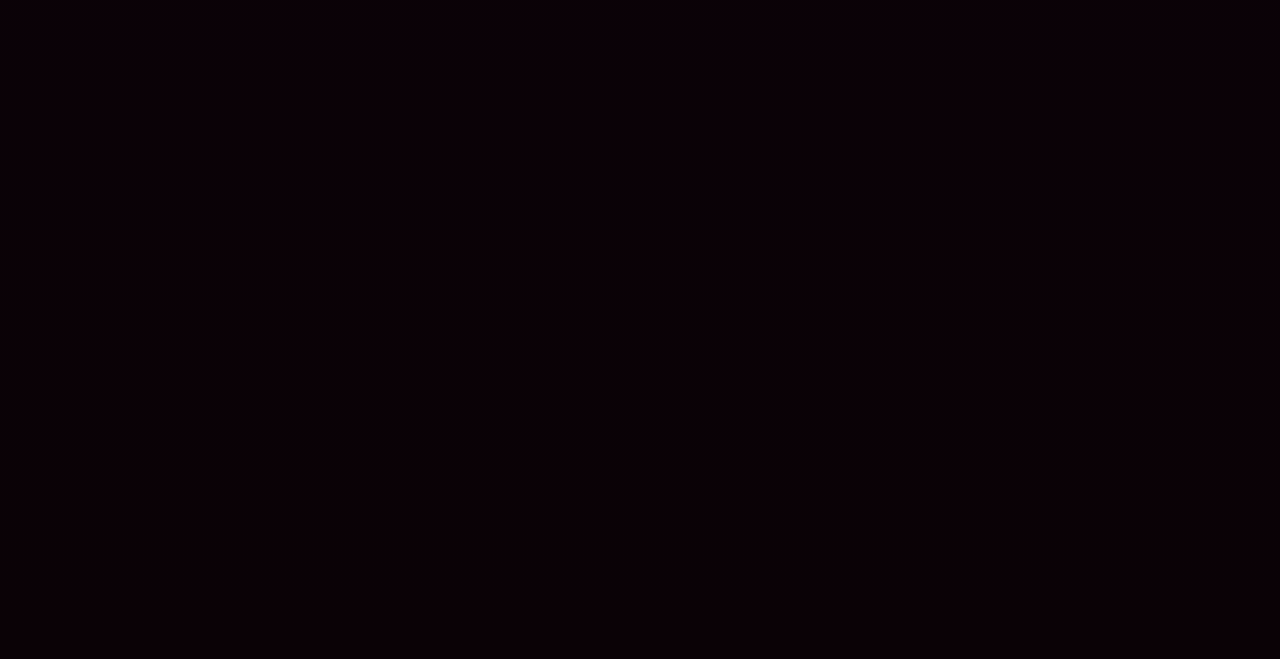
==== commit 4457e229: "update forever.html index.html" ====
--- a/index.html
+++ b/index.html
@@ -288,11 +288,6 @@
         <span class="nav-title">Our Memories</span>
         <span class="nav-desc">A timeline of us</span>
       </a>
-      <a href="forever.html" class="nav-card">
-        <span class="nav-icon">🔐</span>
-        <span class="nav-title">Forever & Always</span>
-        <span class="nav-desc">My vows to you</span>
-      </a>
     </div>
   </nav>
 
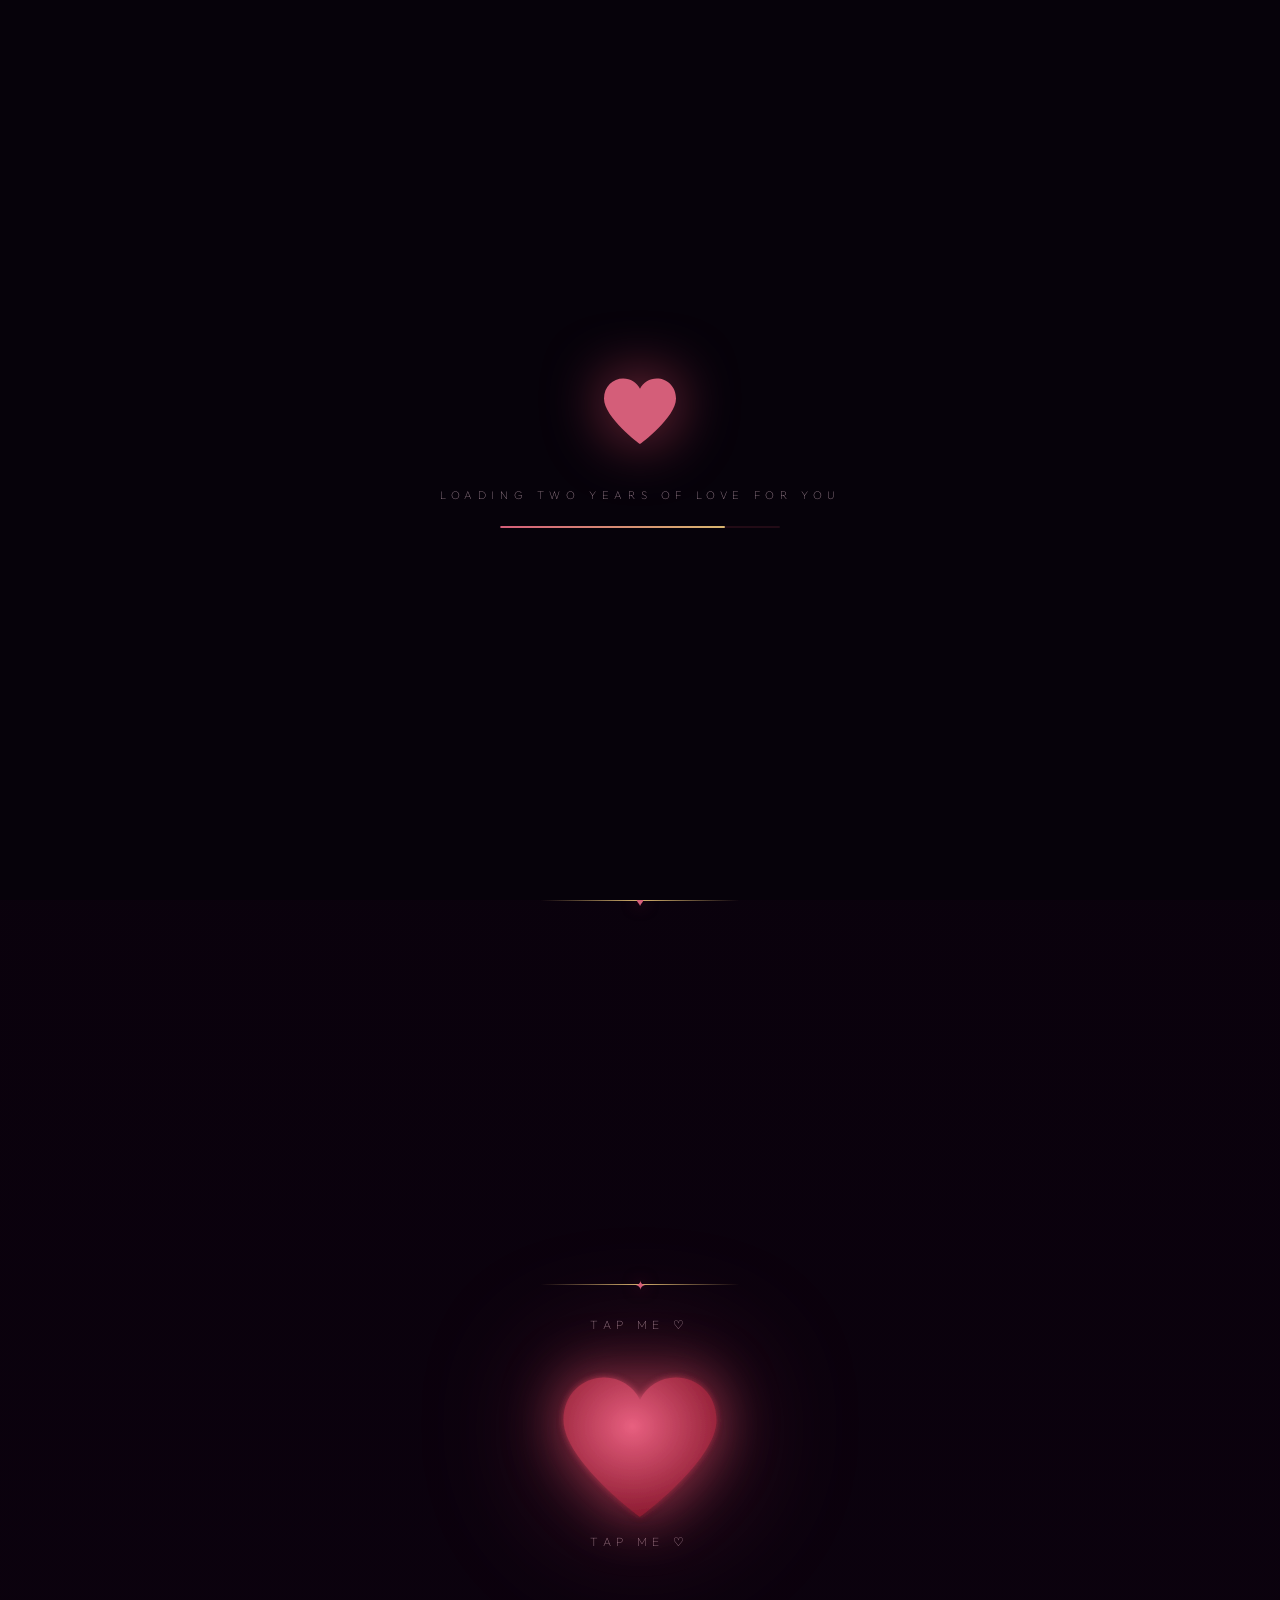
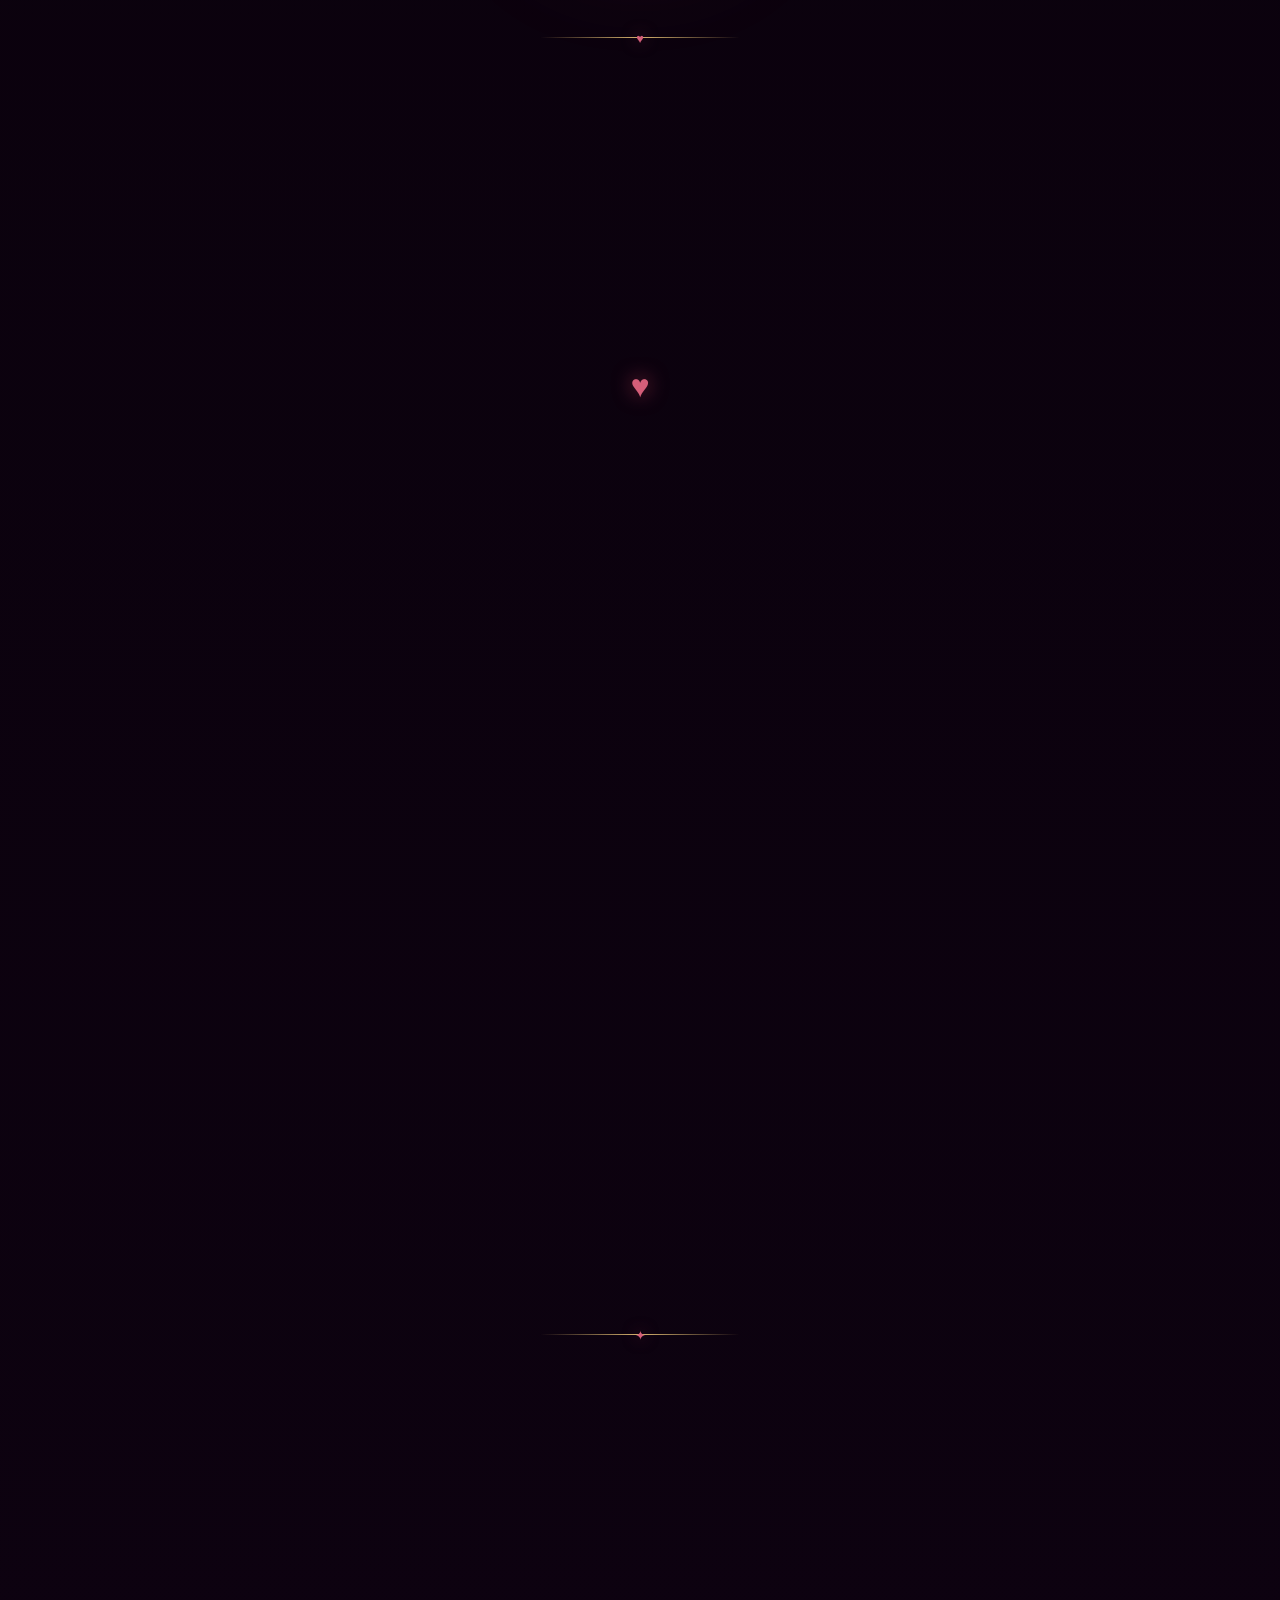
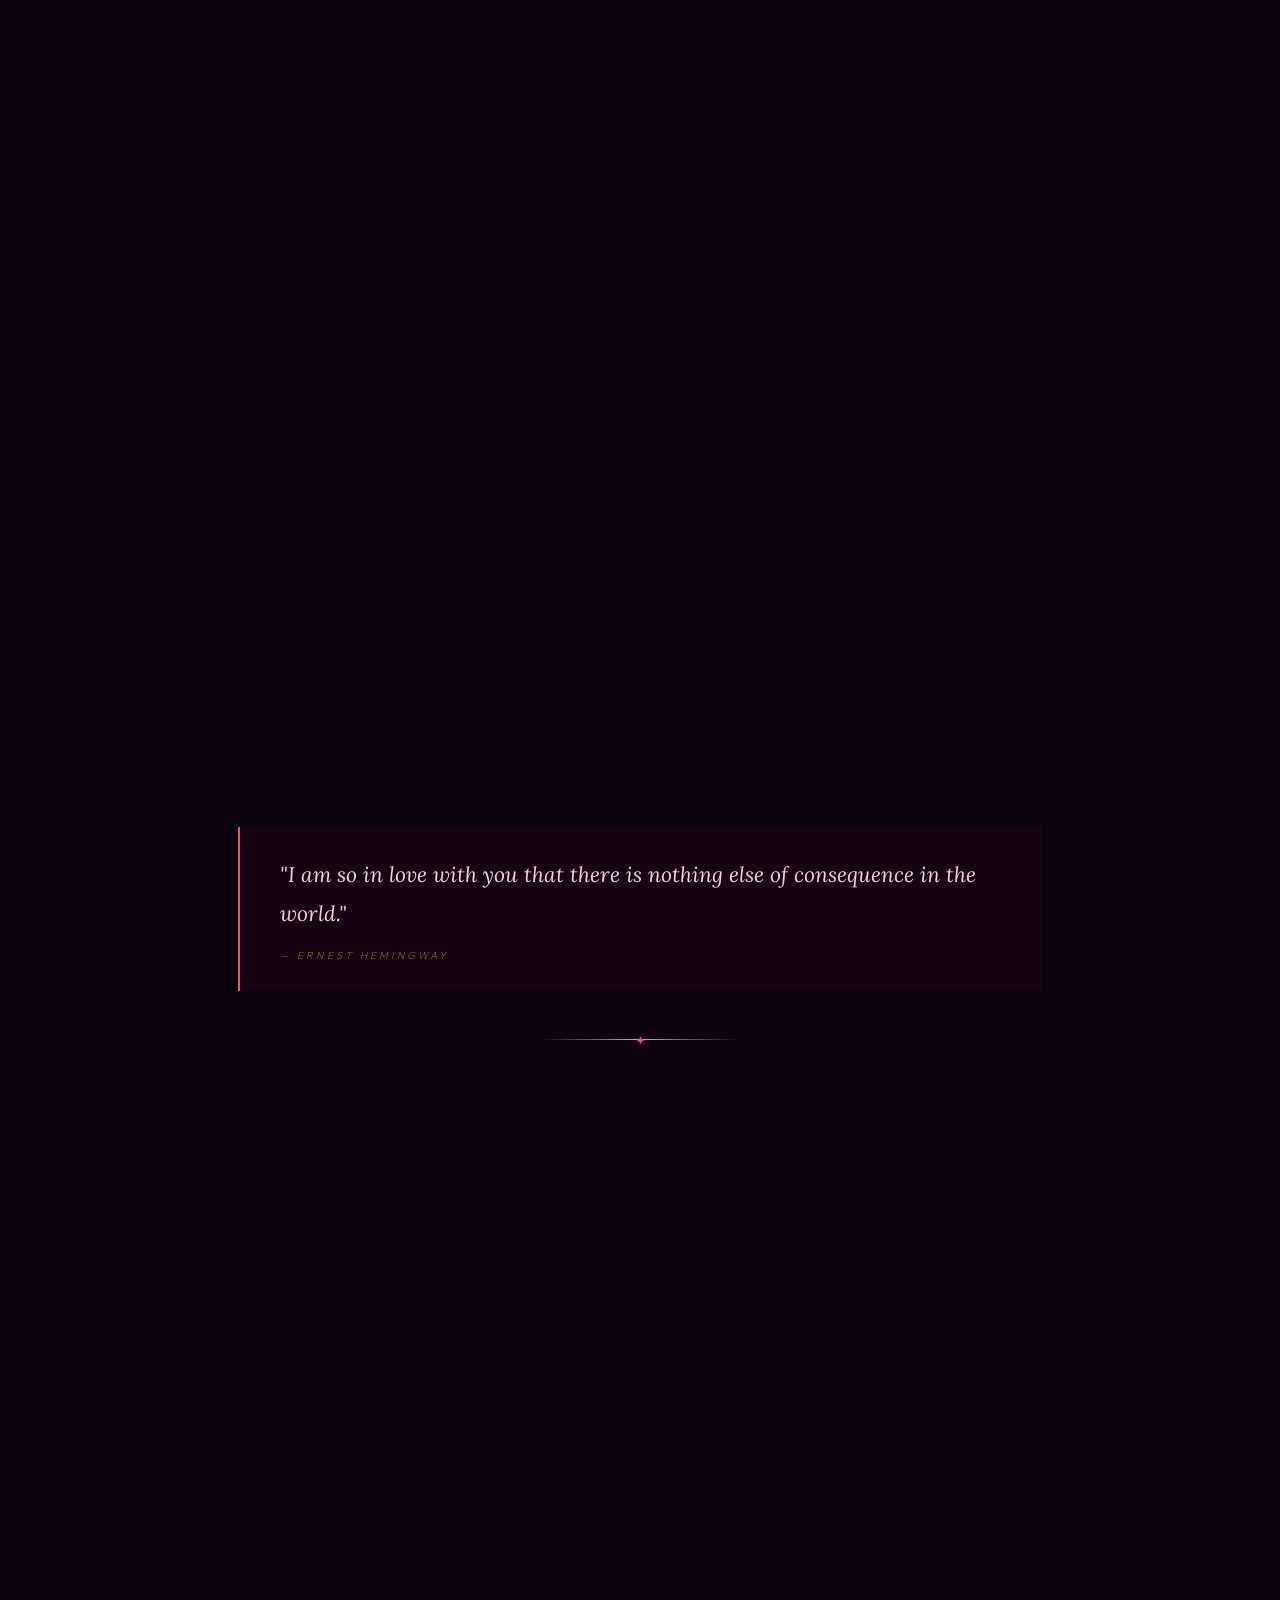
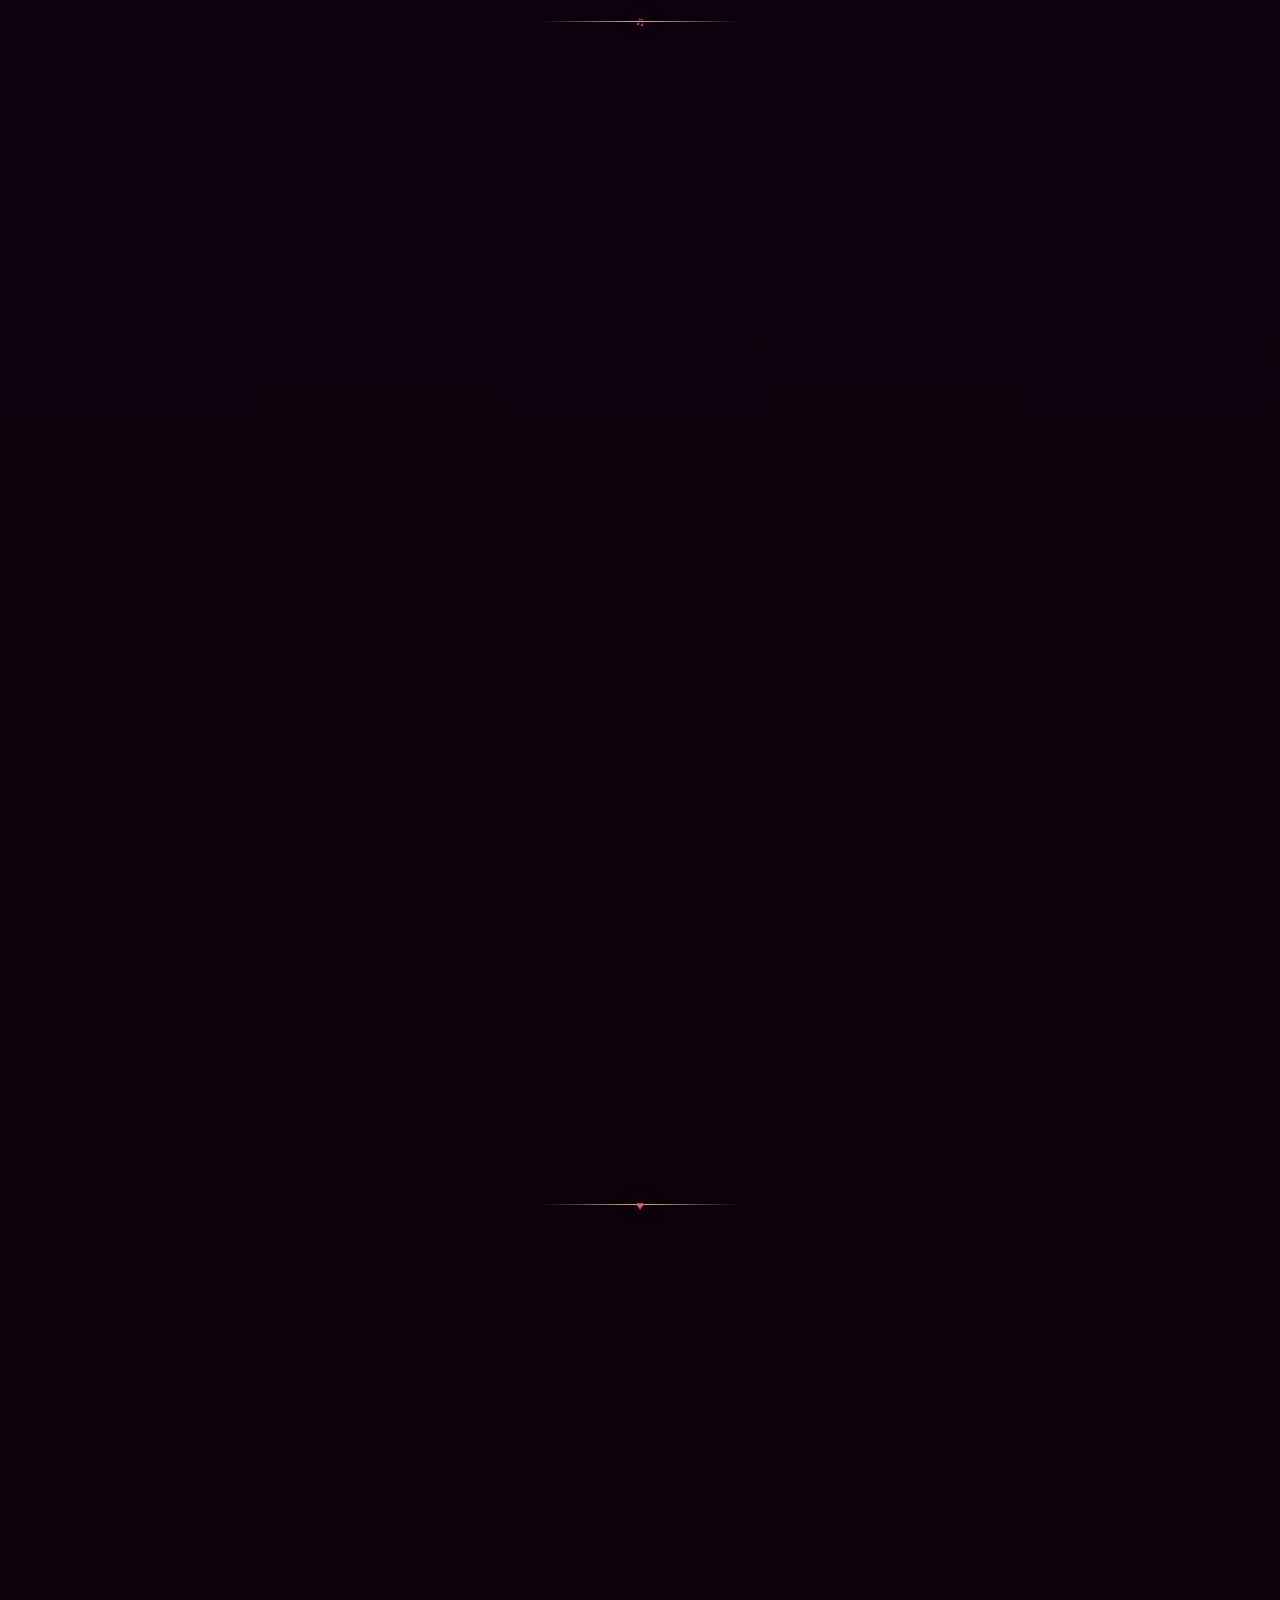
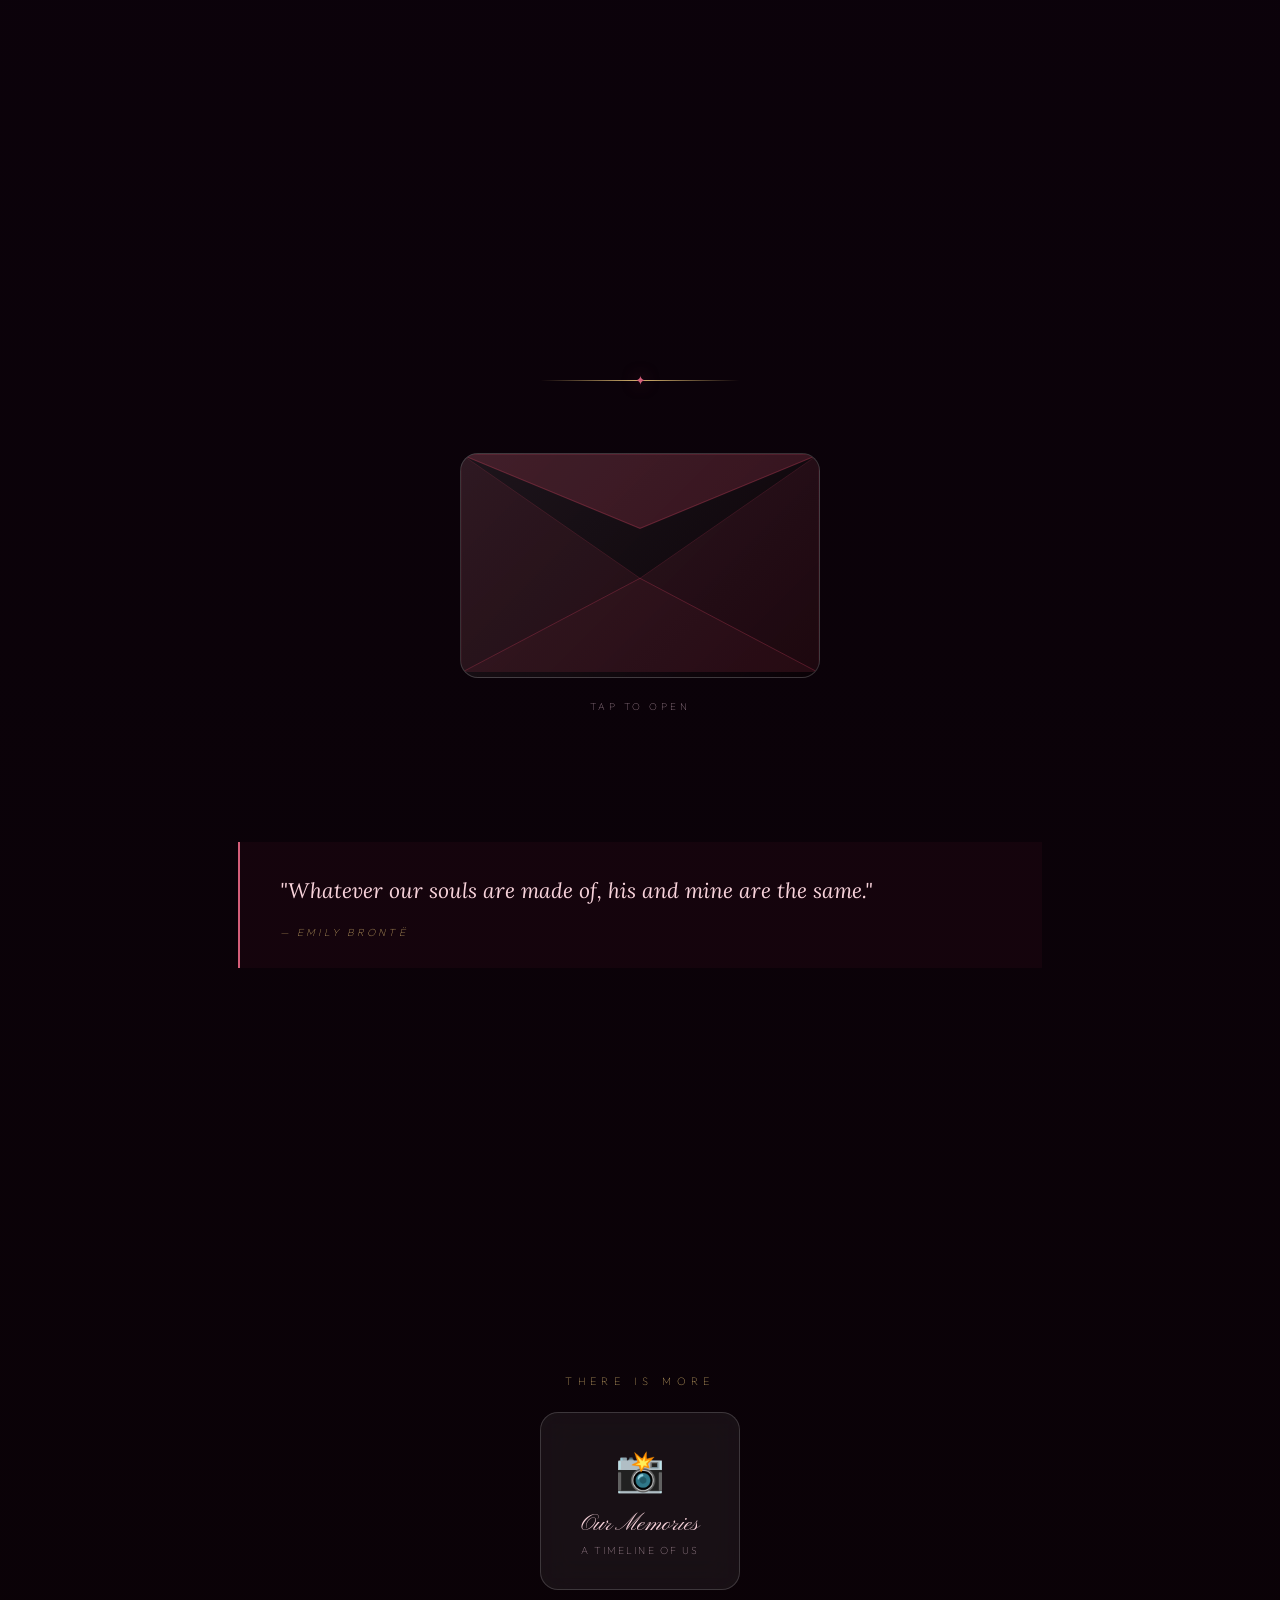
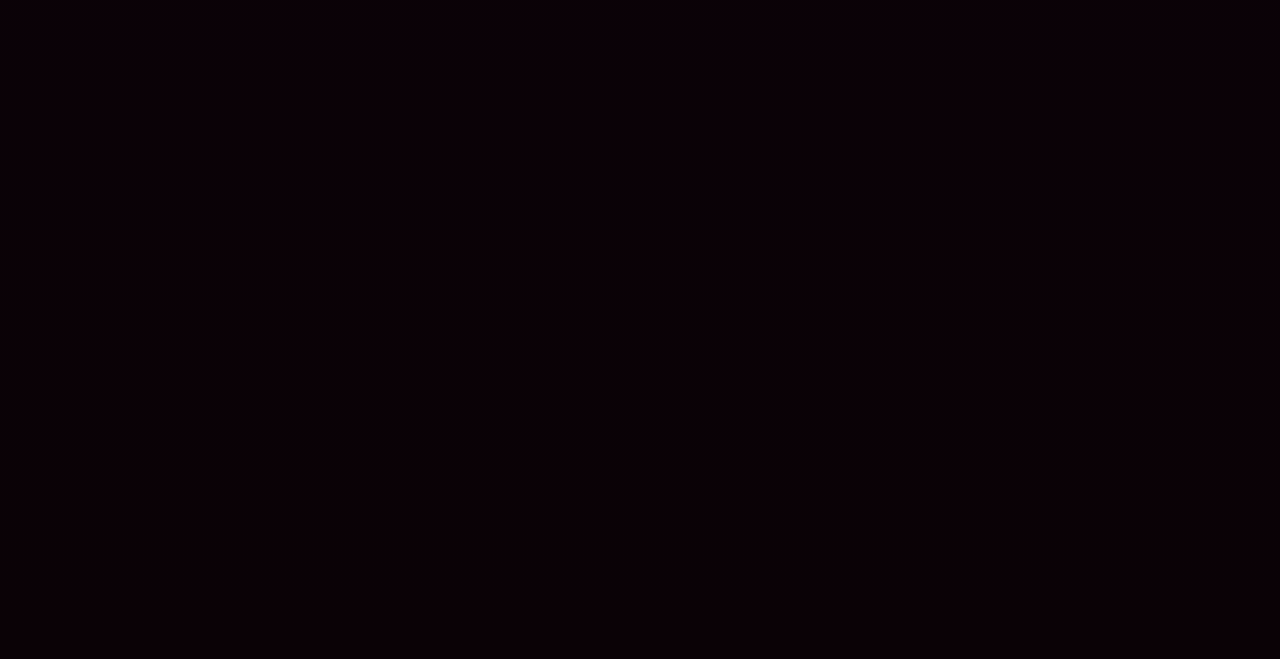
==== commit 9d9cf33c: "htmlUpdate index.html" ====
--- a/index.html
+++ b/index.html
@@ -254,7 +254,7 @@
               stroke-width="1" />
           </svg>
           <div class="eletter">
-            <p>You are the greatest gift my life has ever known.<br>Thank you for choosing me. ♥<br><br>— Yassa</p>
+            <p>I will always be the luckiest man alive for having you.<br>Thank you for choosing me. ♥<br><br>— Yassa</p>
           </div>
         </div>
       </div>
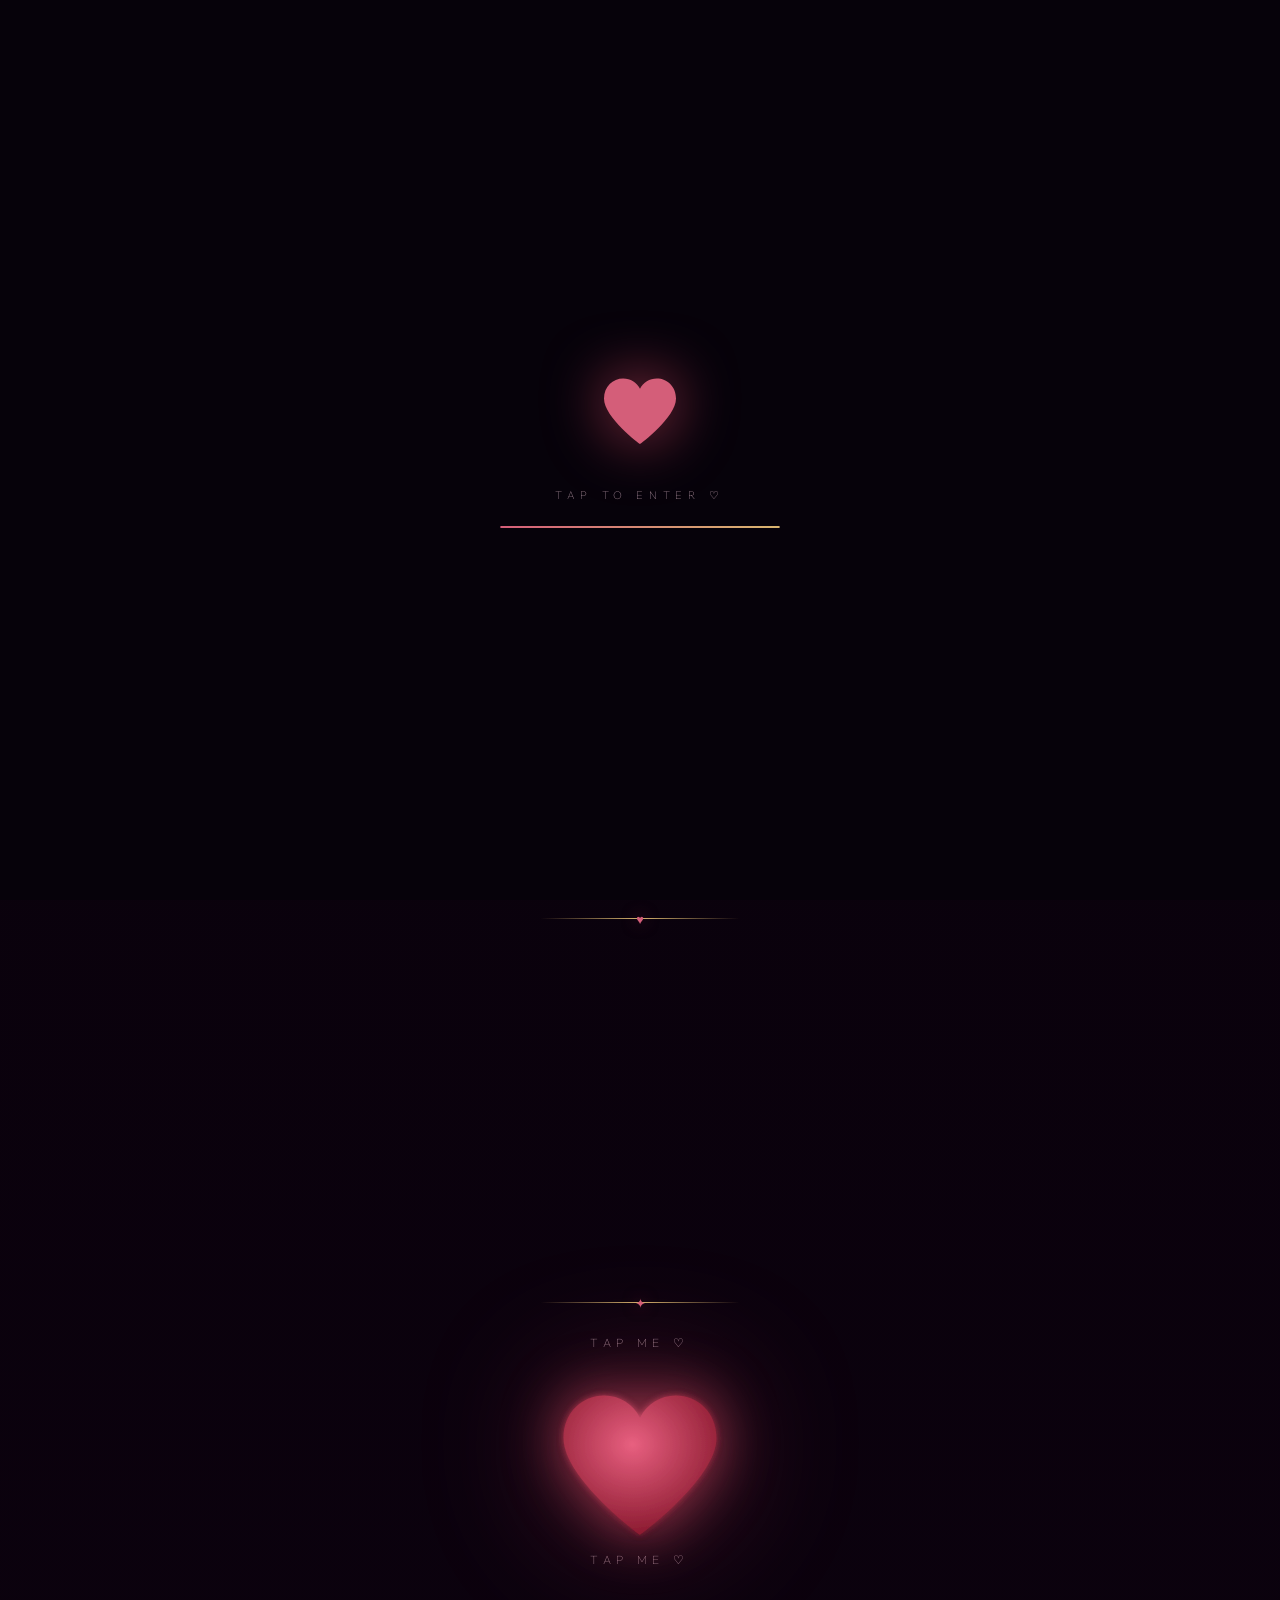
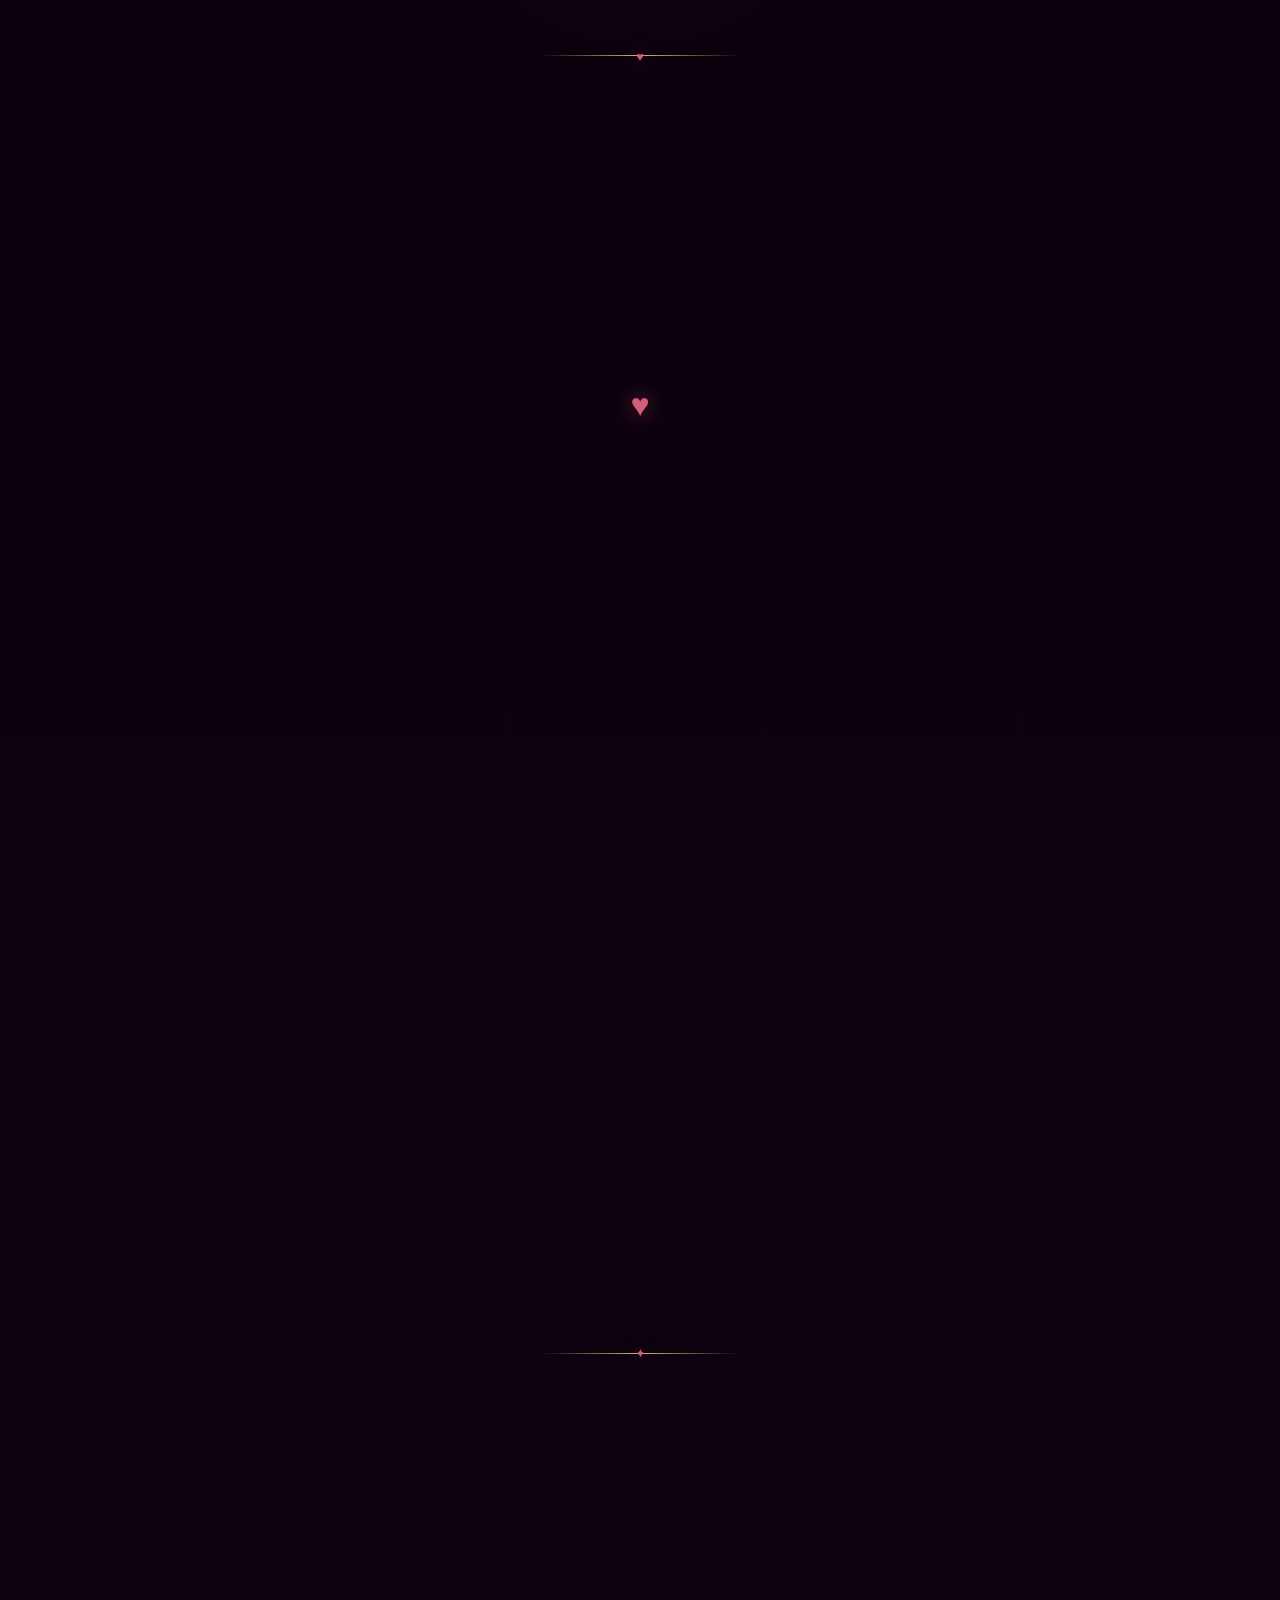
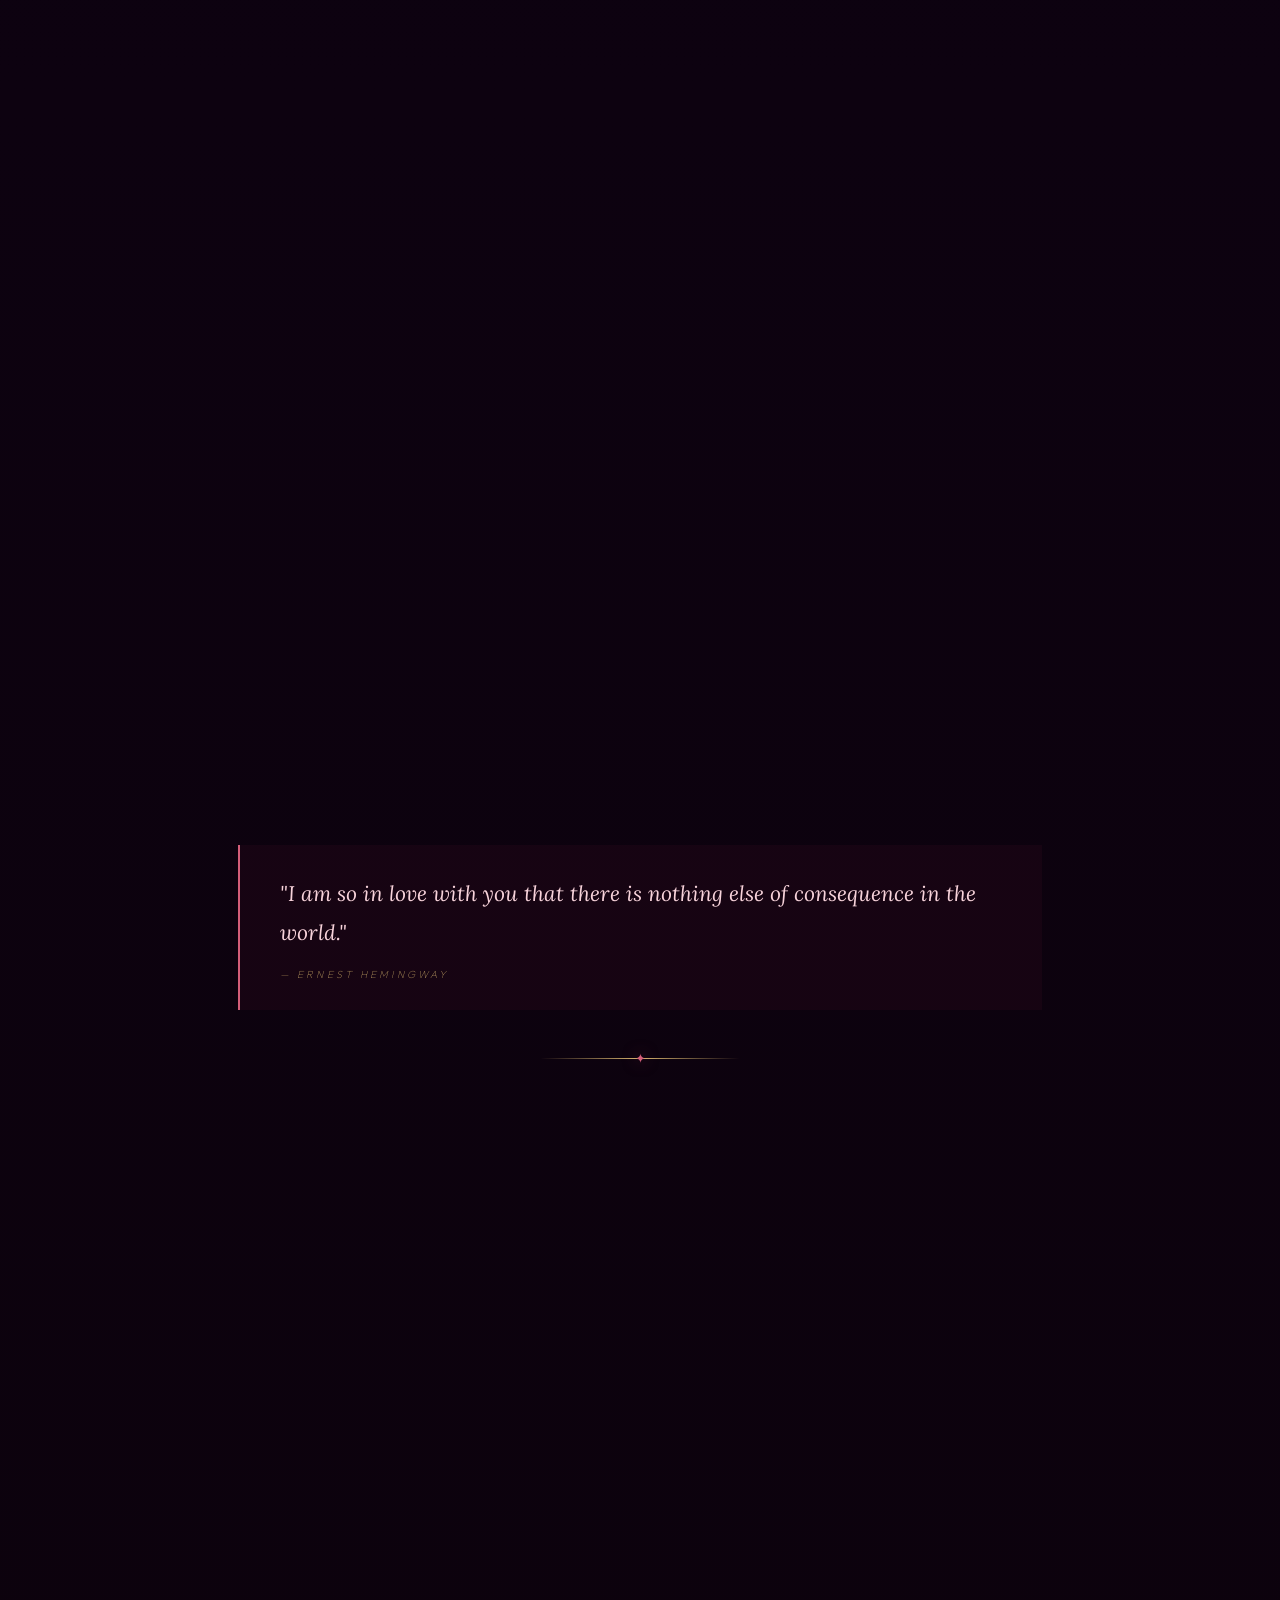
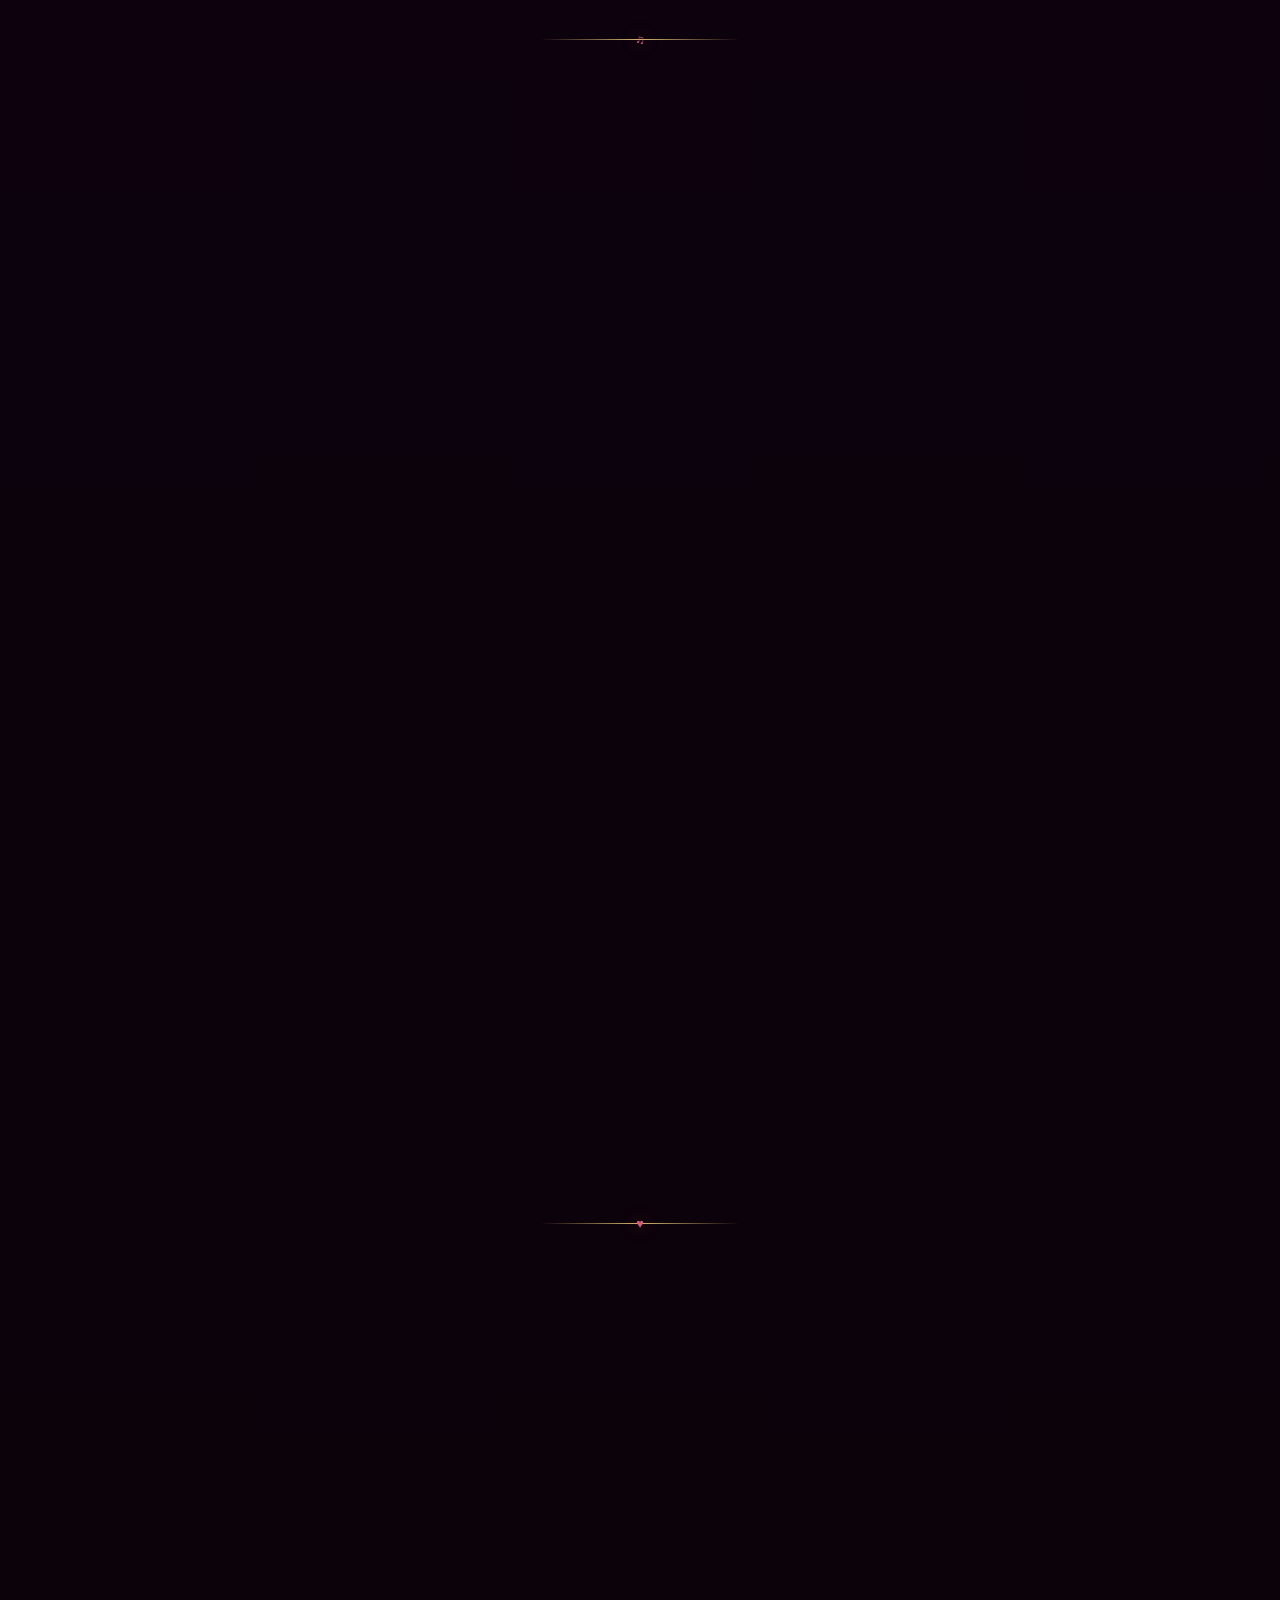
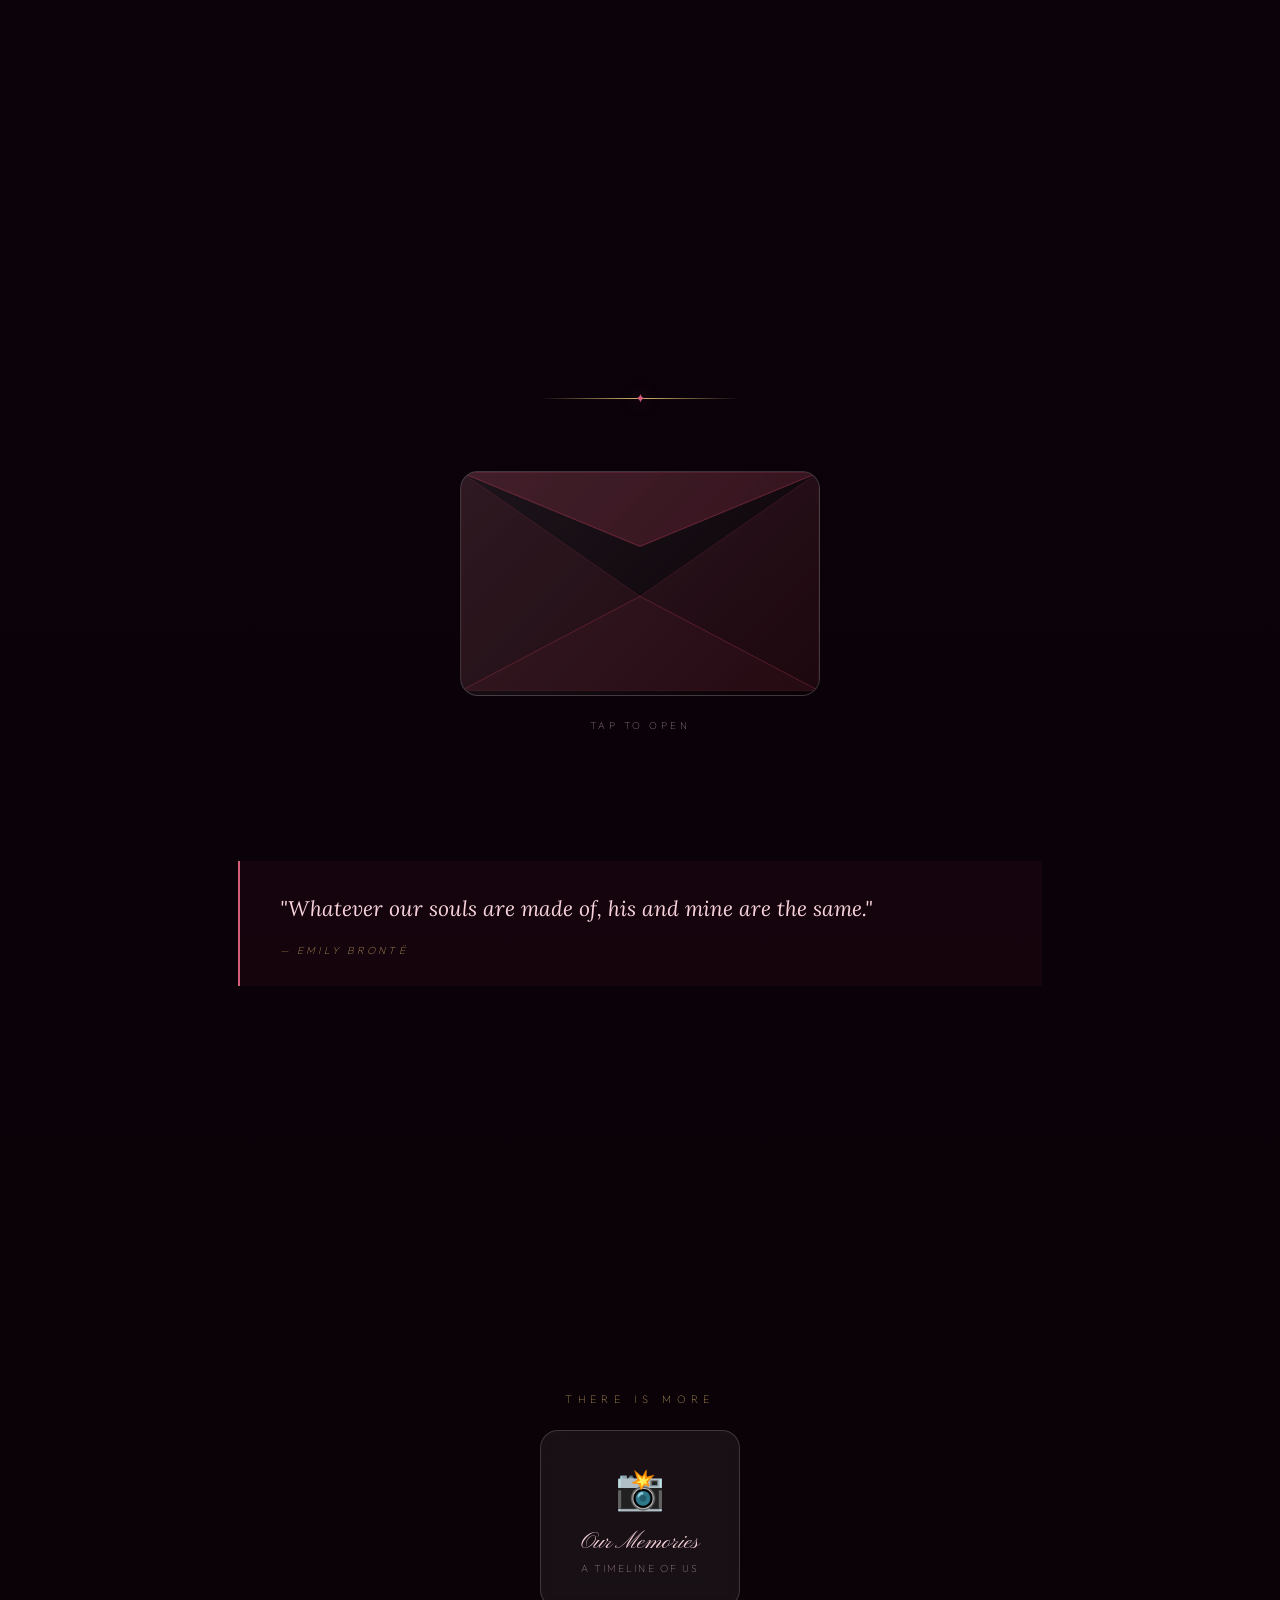
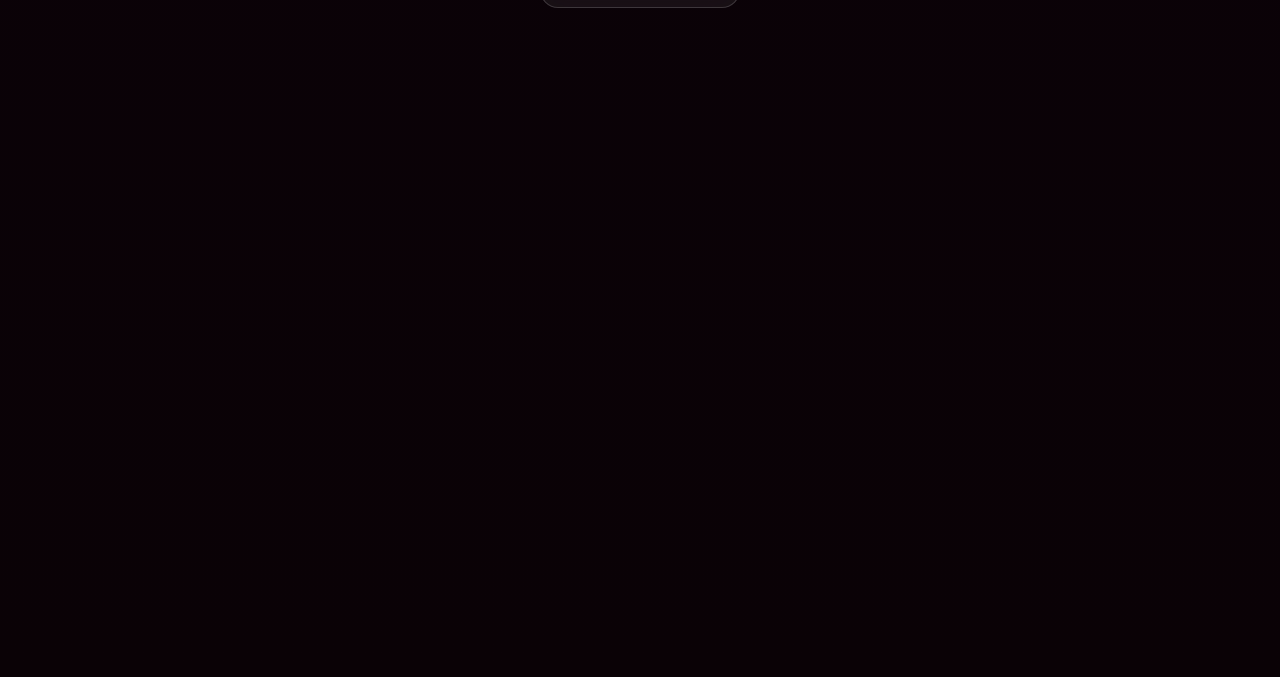
==== commit 657bd4b3: "update" ====
--- a/index.html
+++ b/index.html
@@ -76,7 +76,8 @@
     <div class="ring ring-3"></div>
     <span class="hero-date">May 17th, 2026</span>
     <canvas id="heart3d"></canvas>
-    <span class="from-label">FROM THE DEEPEST OF MY HEART, TO YOU, MY</span>
+    <span class="from-label">FROM THE DEEPEST OF MY HEART, TO YOU,</span>
+    <span class="from-label">MY</span>
     <div class="name-wrap">
       <span class="hero-name" id="hname">Ela</span>
     </div>
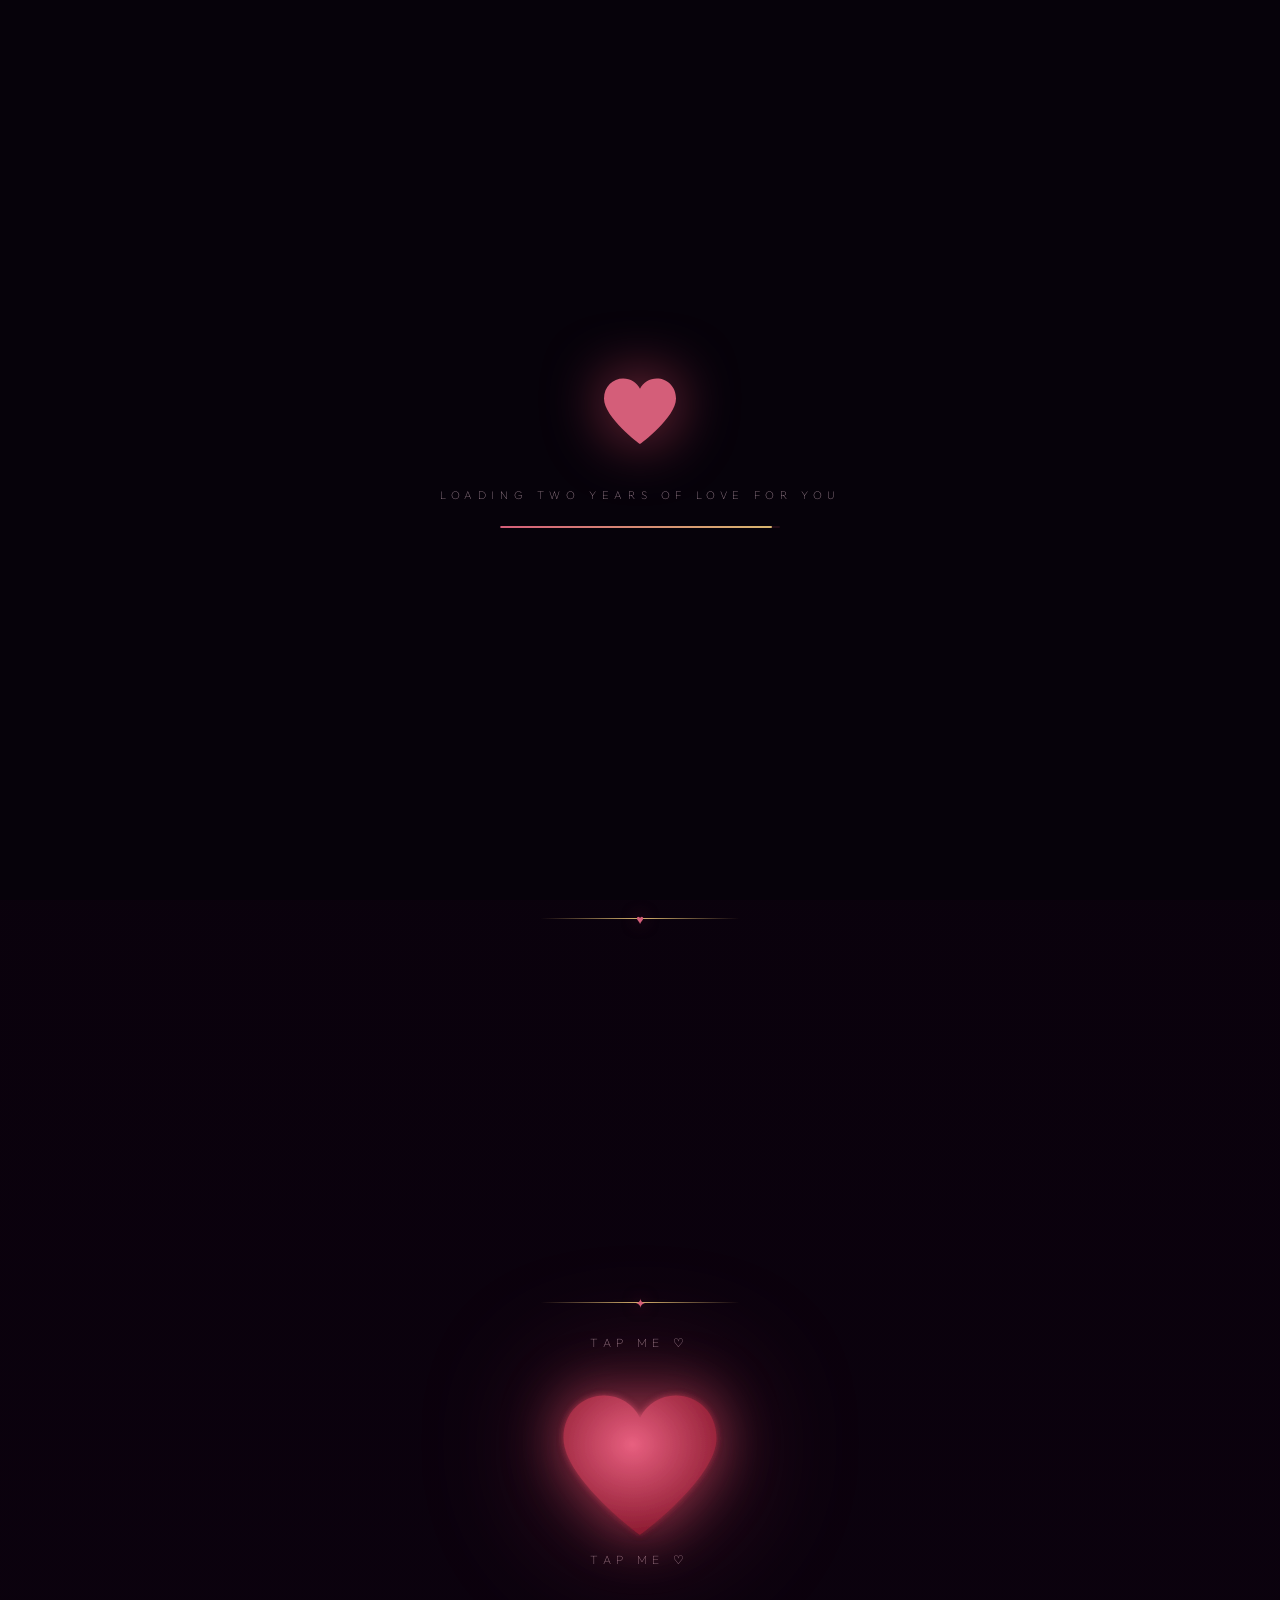
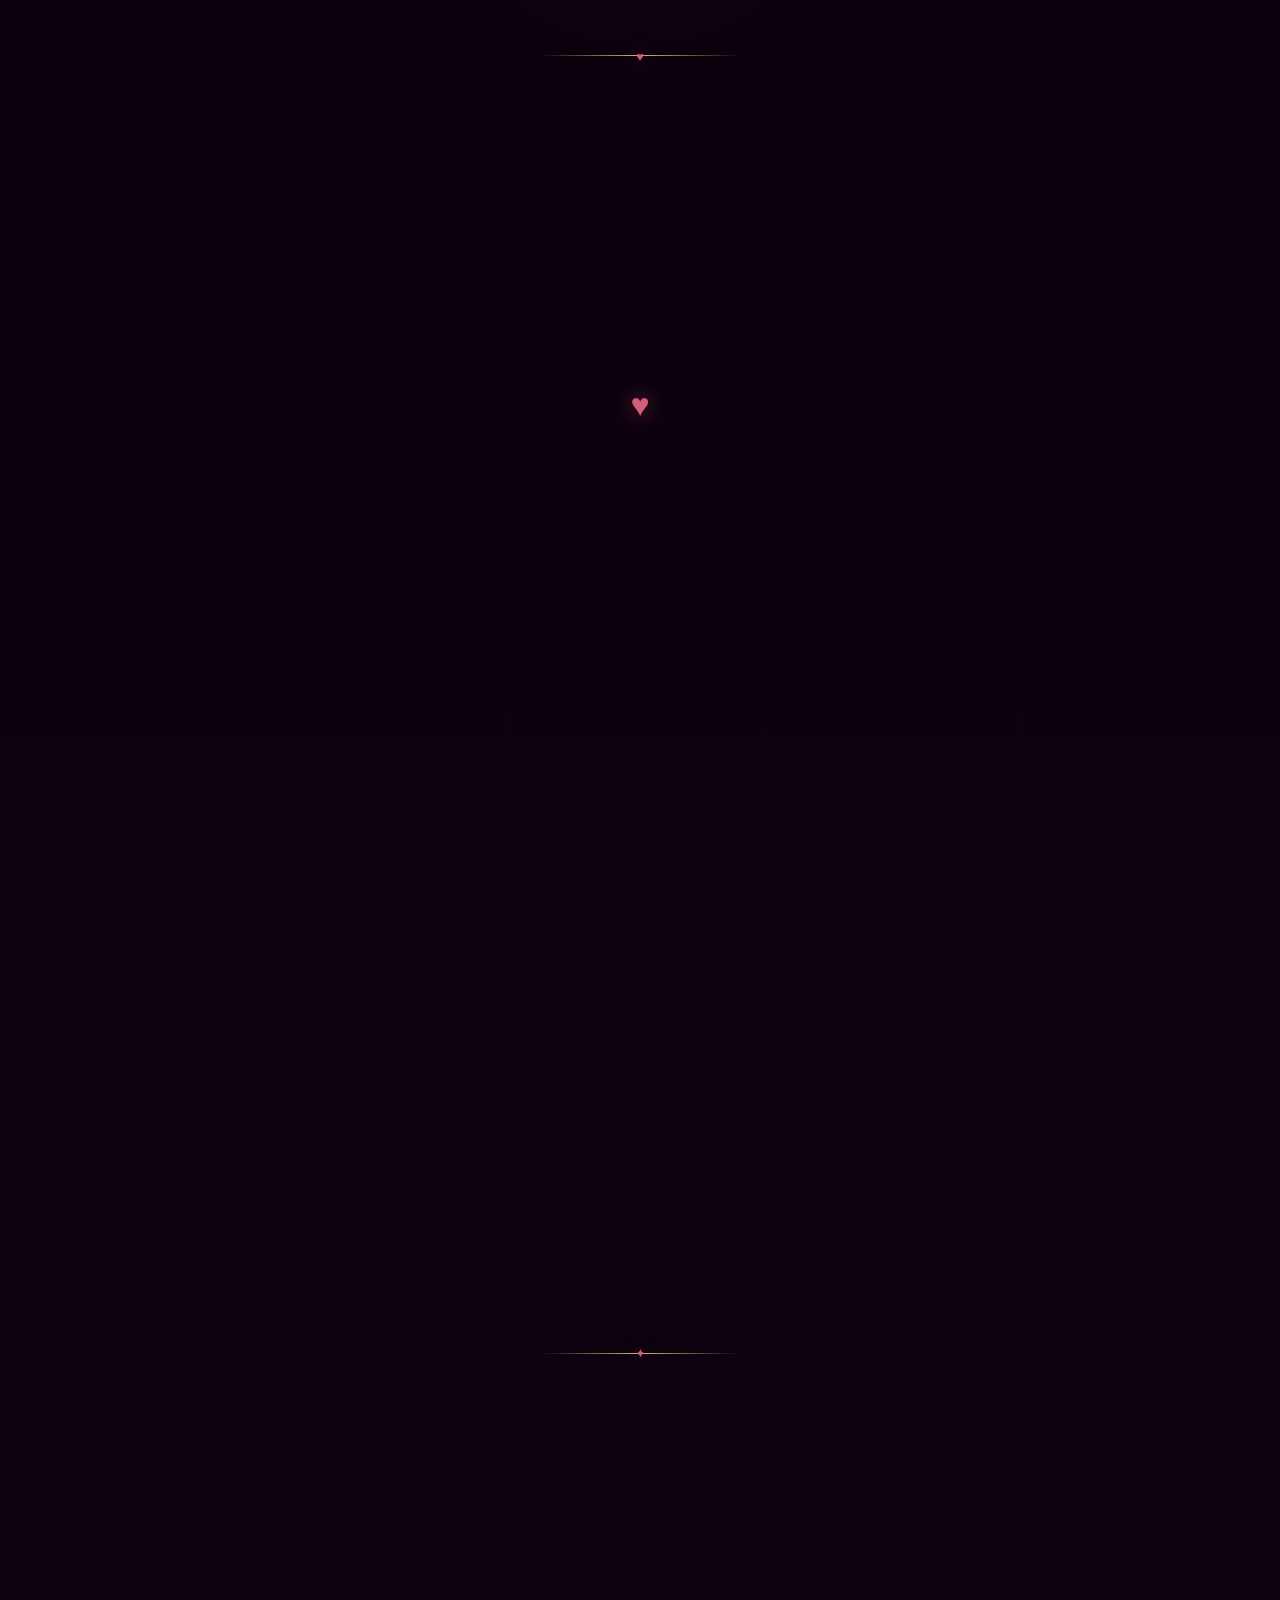
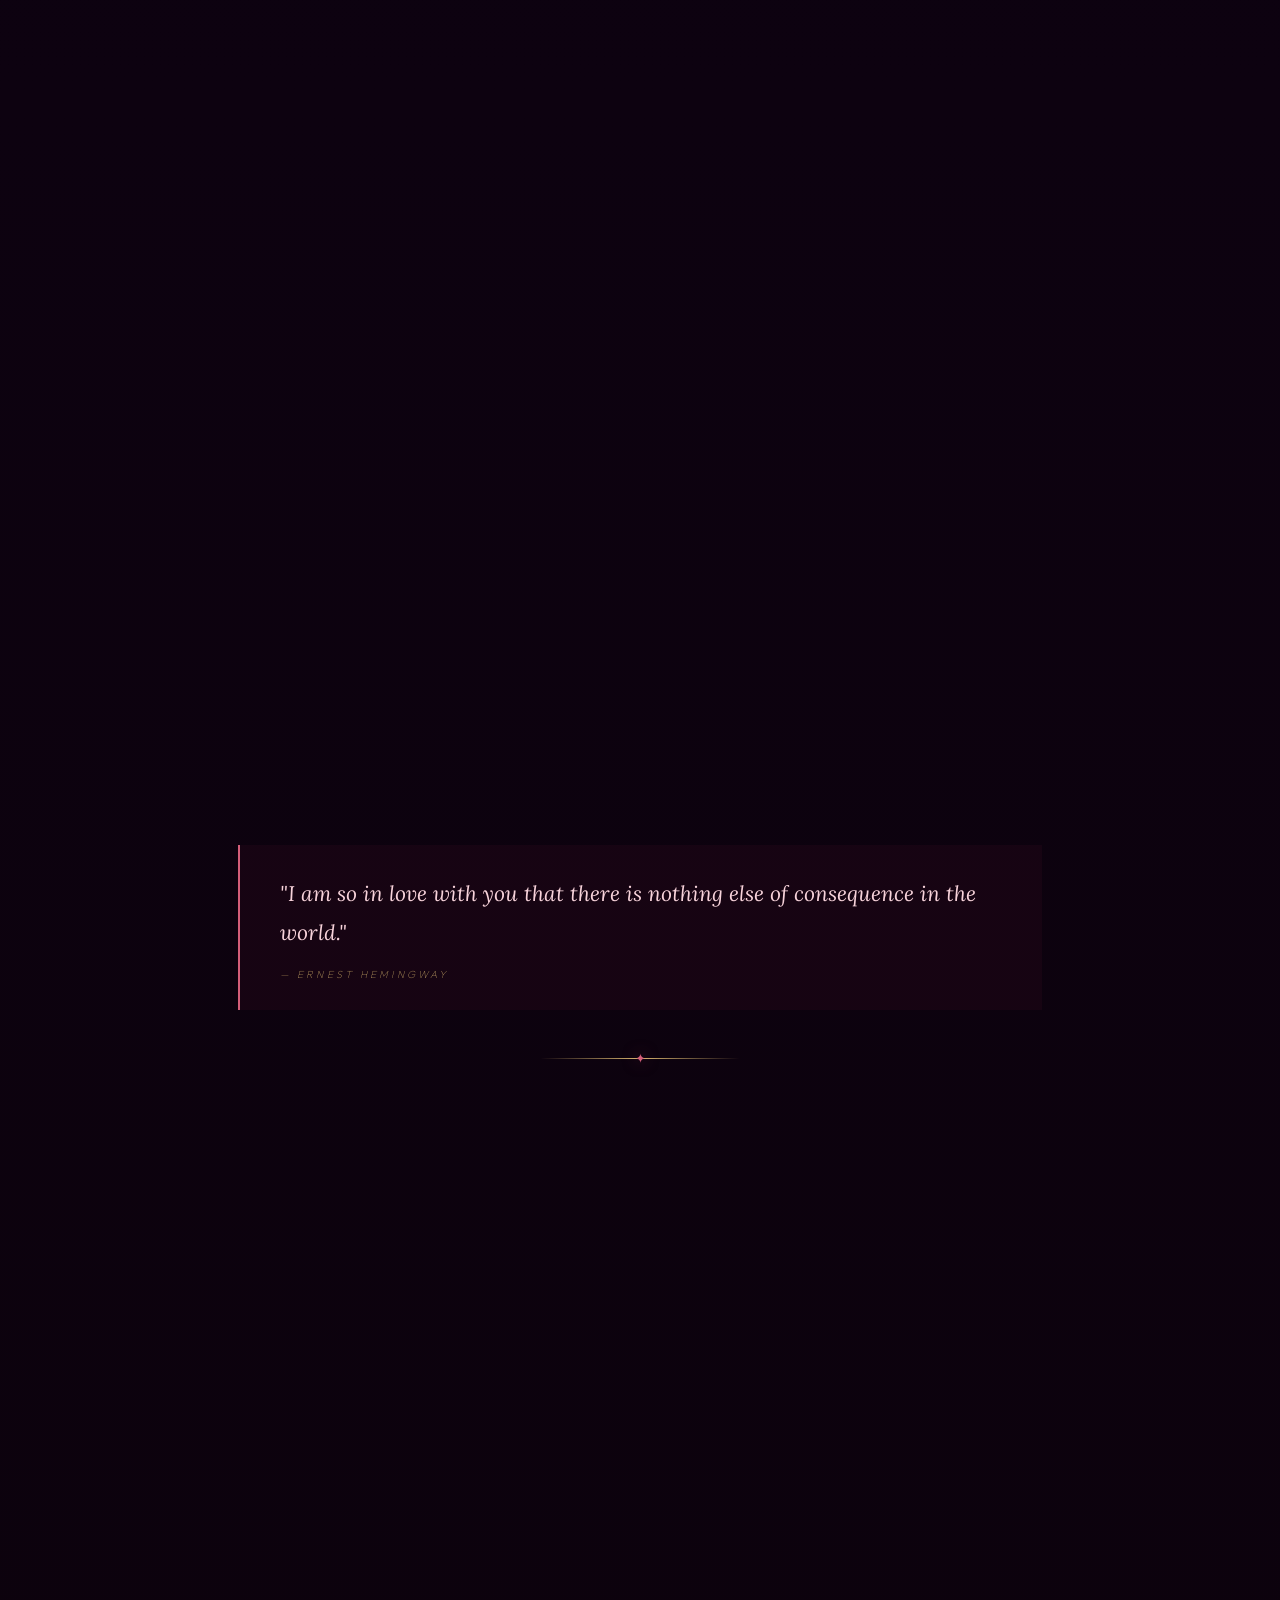
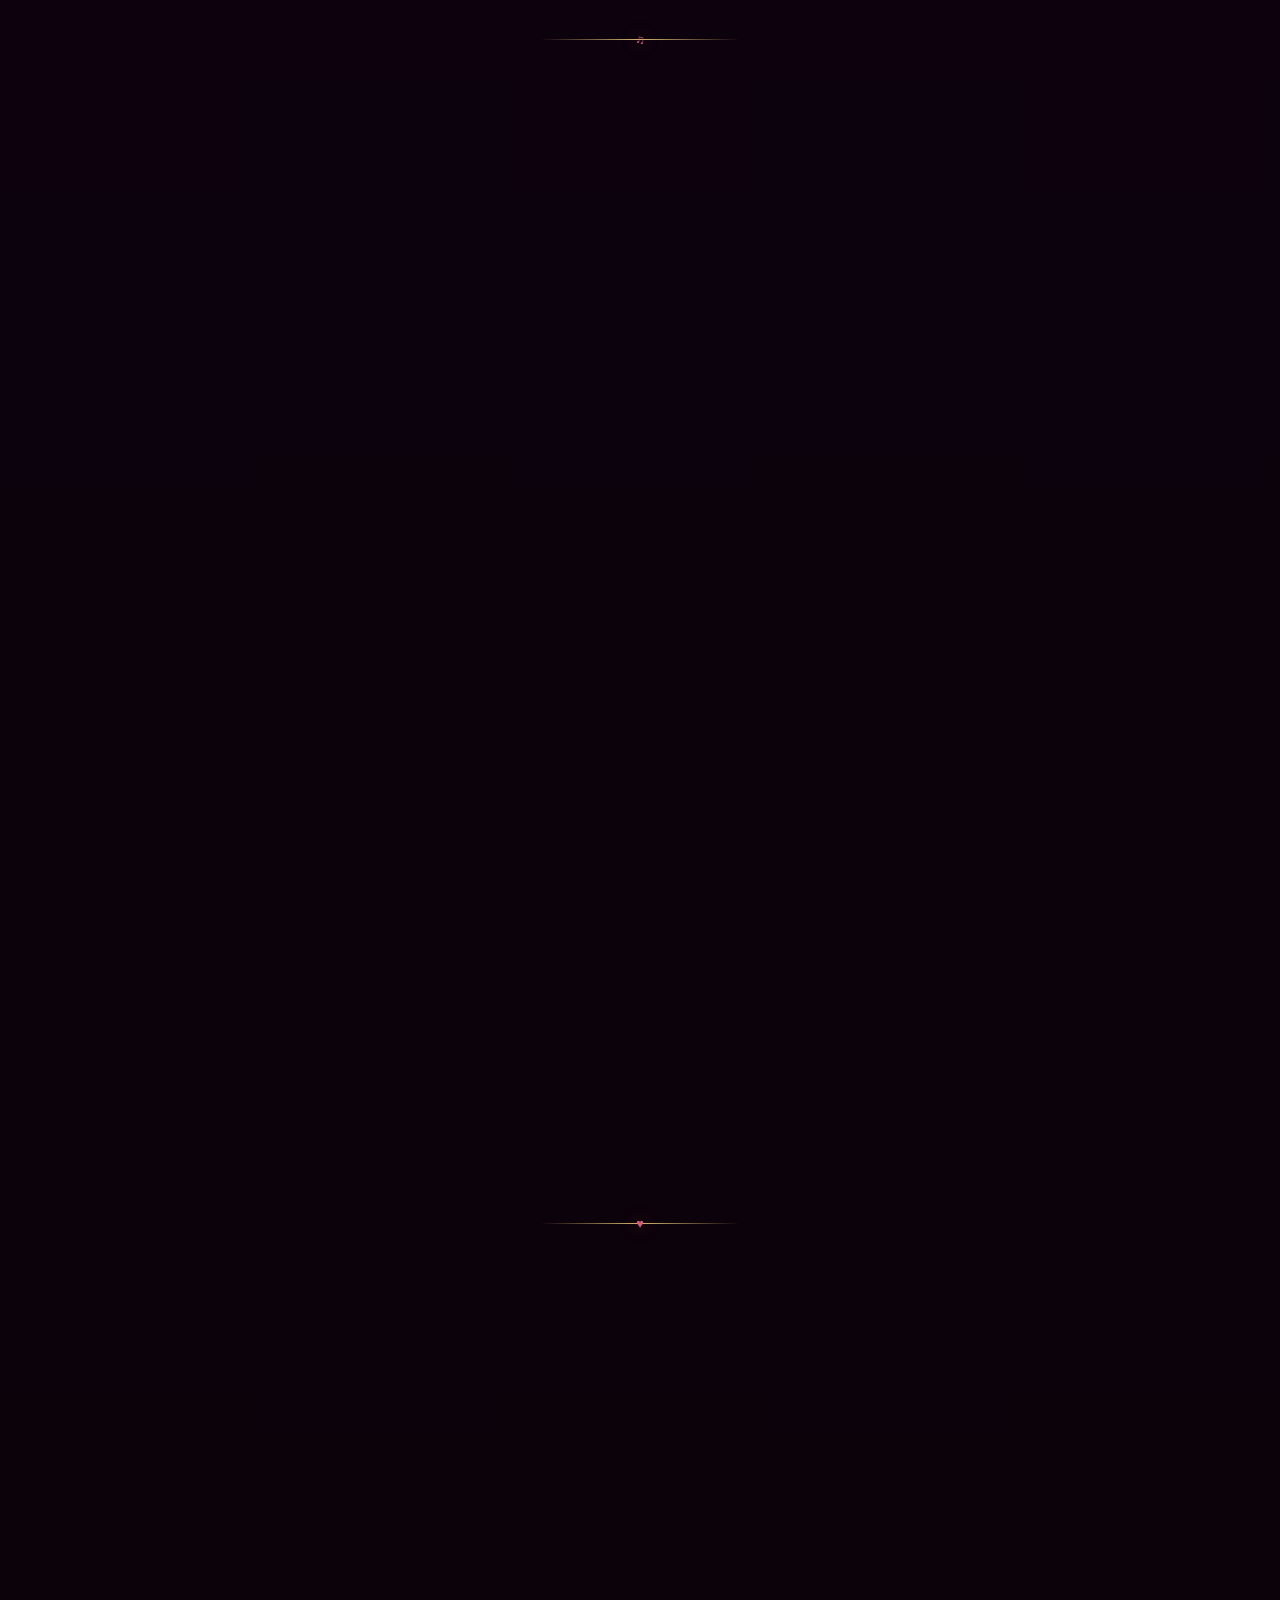
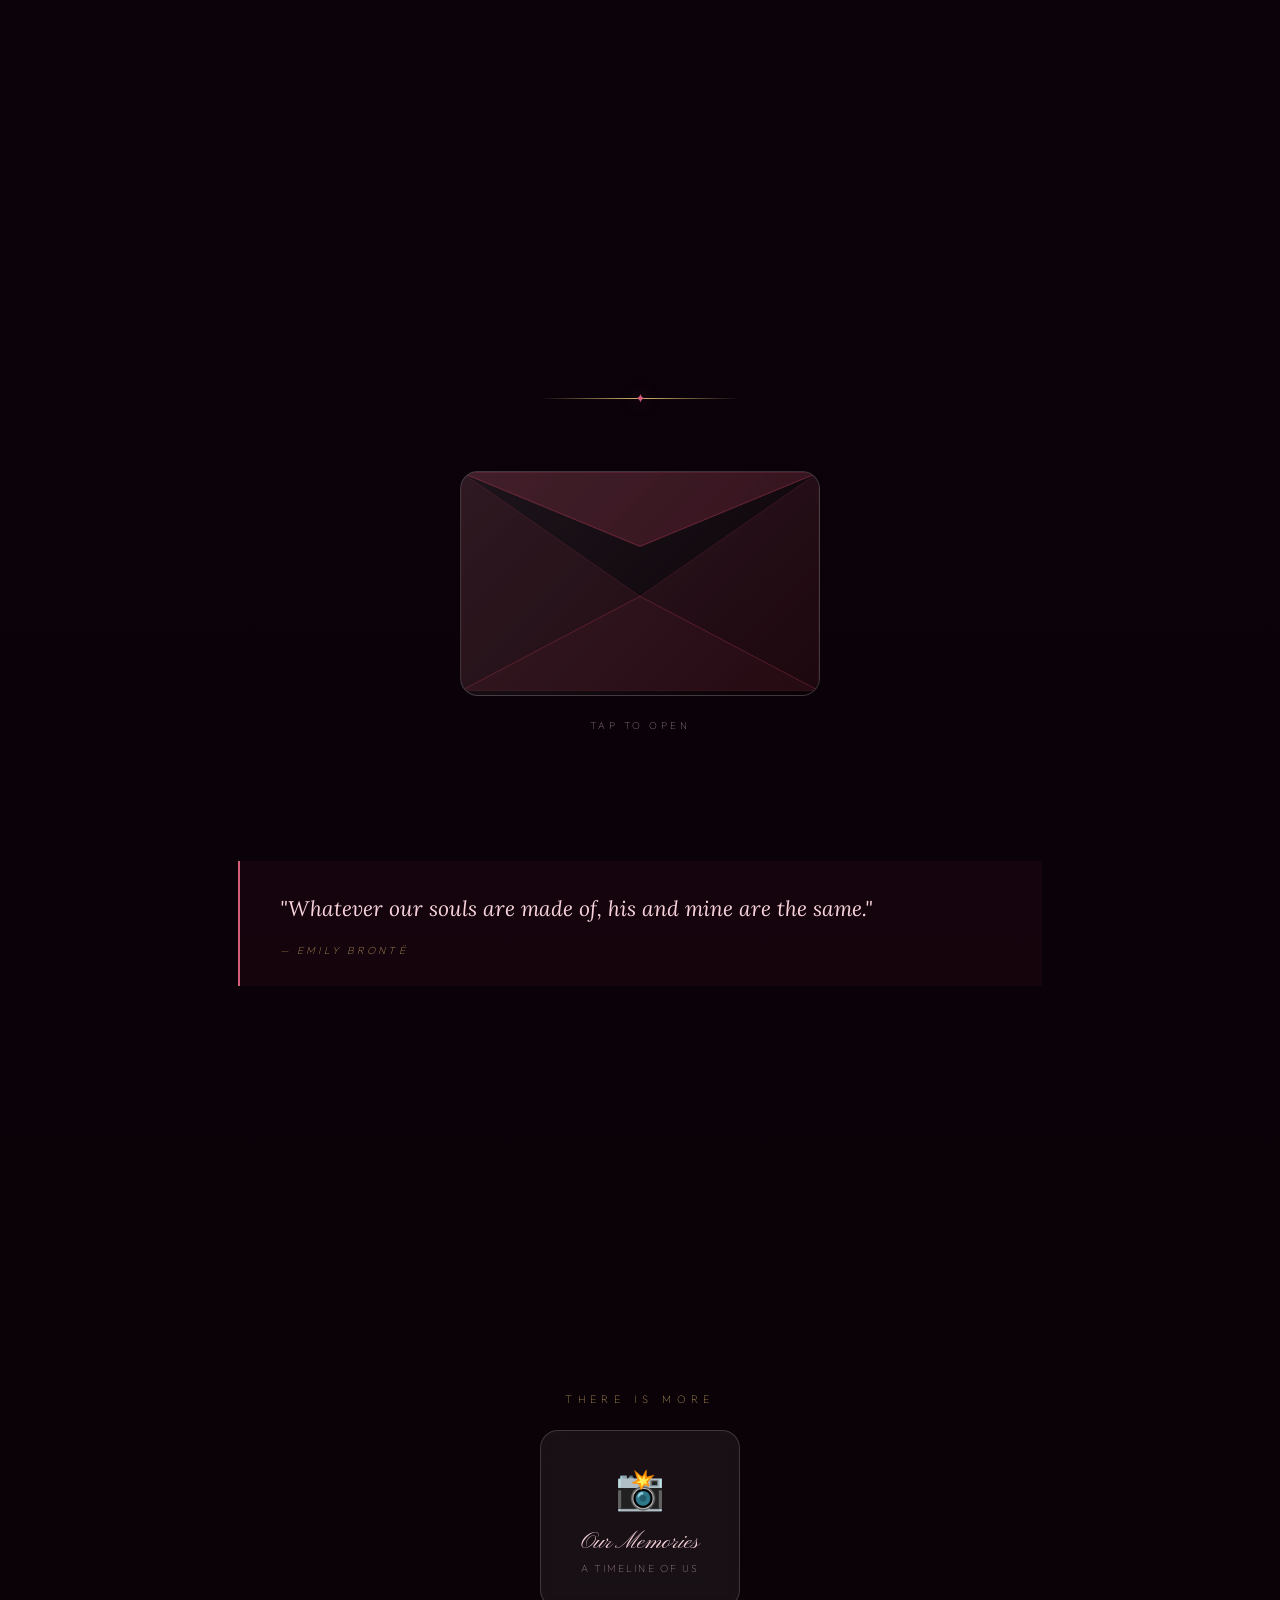
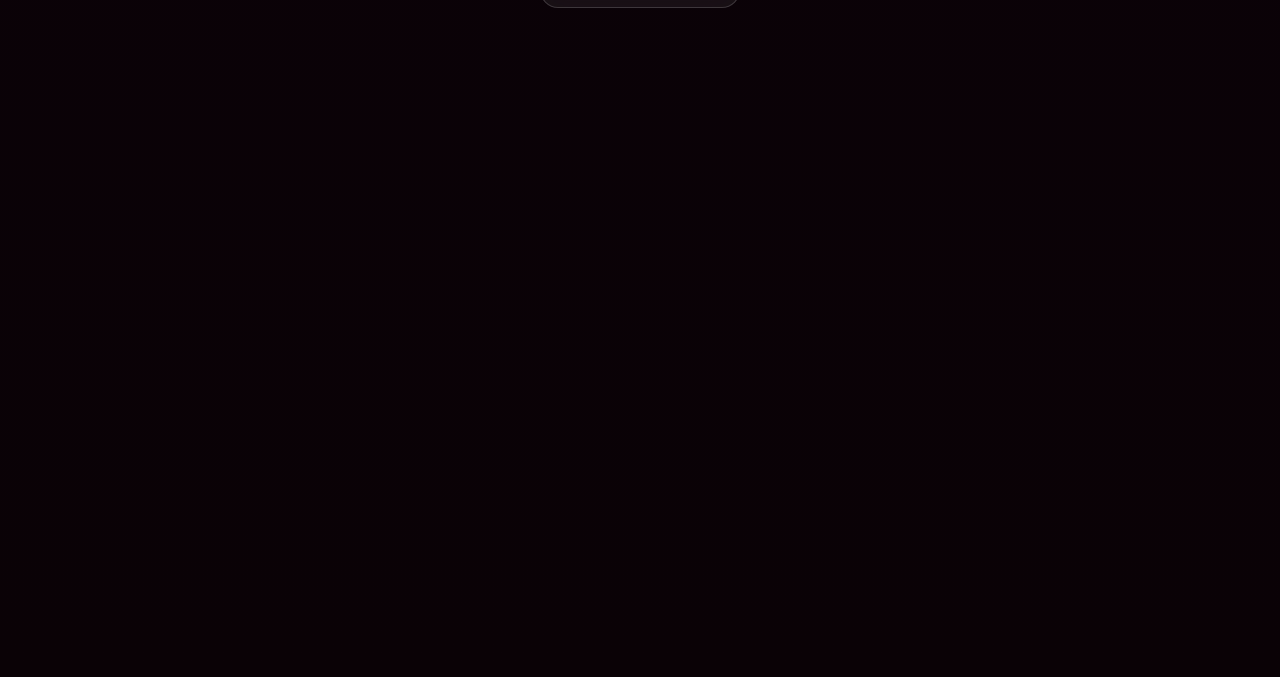
==== commit f6f15d1f: "final edit ISA" ====
--- a/index.html
+++ b/index.html
@@ -311,6 +311,7 @@
   <script src="js/audio.js"></script>
   <script src="js/effects.js"></script>
   <script src="js/components.js"></script>
+  <script src="js/date-lock.js"></script>
   <script src="js/heart3d.js"></script>
   <script src="js/loading.js"></script>
   <script src="js/starfield.js"></script>
--- a/css/style.css
+++ b/css/style.css
@@ -1817,3 +1817,184 @@
   color: var(--muted);
   text-transform: uppercase;
 }
+
+.nav-card.locked {
+  opacity: .62;
+}
+
+.nav-card.locked:hover {
+  border-color: rgba(255, 255, 255, .22);
+  box-shadow: 0 14px 45px rgba(0, 0, 0, .2);
+}
+
+.nav-card.unlocked {
+  border-color: rgba(216, 181, 111, .42);
+  box-shadow: 0 0 35px rgba(216, 181, 111, .12);
+}
+
+.nav-lock {
+  margin-top: .8rem;
+  font-family: 'Outfit', sans-serif;
+  font-size: .56rem;
+  font-weight: 100;
+  letter-spacing: .24em;
+  color: var(--gold);
+  text-transform: uppercase;
+}
+
+.back-link {
+  display: block;
+  text-align: center;
+  margin: 2rem auto 0;
+  font-family: 'Outfit', sans-serif;
+  font-weight: 100;
+  letter-spacing: .3em;
+  font-size: .7rem;
+  color: var(--muted);
+  text-transform: uppercase;
+  text-decoration: none;
+  padding: .8rem 2rem;
+  border: 1px solid rgba(192, 65, 90, .2);
+  border-radius: 4px;
+  transition: all .3s;
+  width: fit-content;
+}
+
+.back-link:hover {
+  border-color: var(--rose);
+  color: var(--rose);
+  background: rgba(192, 65, 90, .08);
+}
+
+/* ── 34. DATE-LOCKED ANNIVERSARY PAGES ── */
+.date-locked-content {
+  display: none;
+}
+
+body.date-unlocked .date-locked-content {
+  display: block;
+}
+
+.date-lock-screen {
+  position: relative;
+  z-index: 1;
+  min-height: 100svh;
+  display: none;
+  align-items: center;
+  justify-content: center;
+  padding: 3rem clamp(1rem, 4vw, 3rem);
+  text-align: center;
+}
+
+body.date-checking .date-lock-screen,
+body.date-locked .date-lock-screen {
+  display: flex;
+}
+
+.lock-box {
+  width: min(620px, 100%);
+  padding: clamp(2rem, 5vw, 3.5rem);
+}
+
+.lock-icon {
+  display: block;
+  font-size: clamp(2.4rem, 7vw, 4rem);
+  color: var(--rose);
+  margin-bottom: 1rem;
+  animation: beat 1.8s ease-in-out infinite;
+  text-shadow: 0 0 28px rgba(192, 65, 90, .75);
+}
+
+.lock-date,
+.day-kicker {
+  display: block;
+  font-family: 'Outfit', sans-serif;
+  font-size: .7rem;
+  font-weight: 100;
+  letter-spacing: .38em;
+  color: var(--gold);
+  text-transform: uppercase;
+}
+
+.lock-title,
+.day-title {
+  font-family: 'Pinyon Script', cursive;
+  font-size: clamp(3rem, 9vw, 6.5rem);
+  color: var(--blush);
+  line-height: 1.2;
+  margin: .8rem 0 1rem;
+  text-shadow: 0 0 60px rgba(192, 65, 90, .58);
+}
+
+.lock-message,
+.day-note {
+  max-width: 560px;
+  margin: 0 auto;
+  color: #ddc0c8;
+  font-size: clamp(1rem, 2vw, 1.18rem);
+  line-height: 1.85;
+  font-style: italic;
+}
+
+.day-hero {
+  min-height: 82svh;
+  display: flex;
+  flex-direction: column;
+  align-items: center;
+  justify-content: center;
+  position: relative;
+  z-index: 1;
+  text-align: center;
+  padding: 4rem clamp(1rem, 5vw, 3rem) 3rem;
+}
+
+.day-number {
+  display: block;
+  font-family: 'Pinyon Script', cursive;
+  font-size: clamp(4.5rem, 18vw, 12rem);
+  color: rgba(247, 210, 218, .22);
+  line-height: .85;
+  margin-bottom: -1rem;
+}
+
+.day-section {
+  position: relative;
+  z-index: 1;
+  max-width: 850px;
+  margin: 0 auto;
+  padding: 2rem clamp(1.2rem, 5vw, 3rem) 5rem;
+}
+
+.day-letter {
+  padding: clamp(1.8rem, 4vw, 3rem);
+  border-radius: 24px;
+}
+
+.day-letter p {
+  margin: 0 0 1.3rem;
+  color: #ddc0c8;
+  font-size: clamp(1rem, 1.8vw, 1.18rem);
+  line-height: 1.9;
+}
+
+.day-letter p:last-child {
+  margin-bottom: 0;
+}
+
+.preview-badge {
+  position: fixed;
+  right: 1rem;
+  bottom: 1rem;
+  z-index: 99999;
+  padding: .55rem .8rem;
+  border: 1px solid rgba(216, 181, 111, .42);
+  border-radius: 999px;
+  background: rgba(10, 2, 6, .72);
+  backdrop-filter: blur(14px);
+  font-family: 'Outfit', sans-serif;
+  font-size: .56rem;
+  font-weight: 100;
+  letter-spacing: .22em;
+  color: var(--gold);
+  text-transform: uppercase;
+}
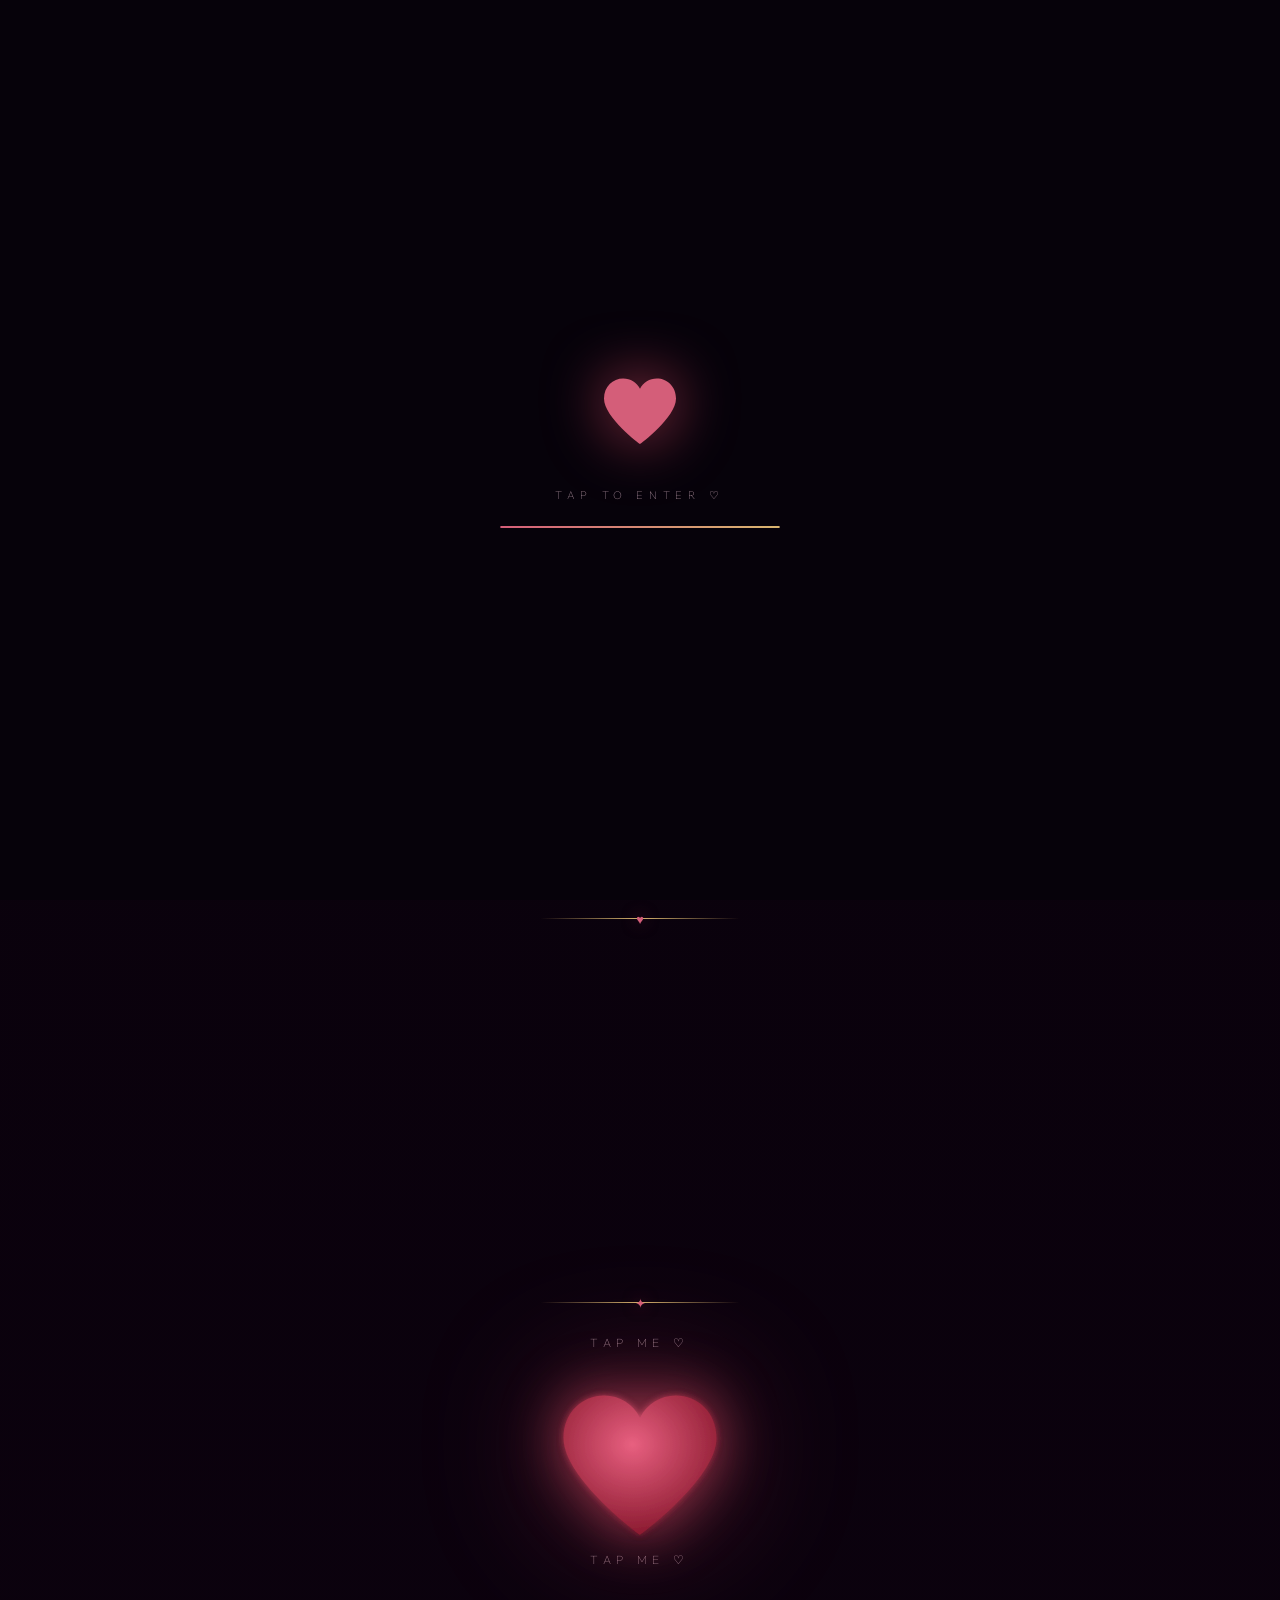
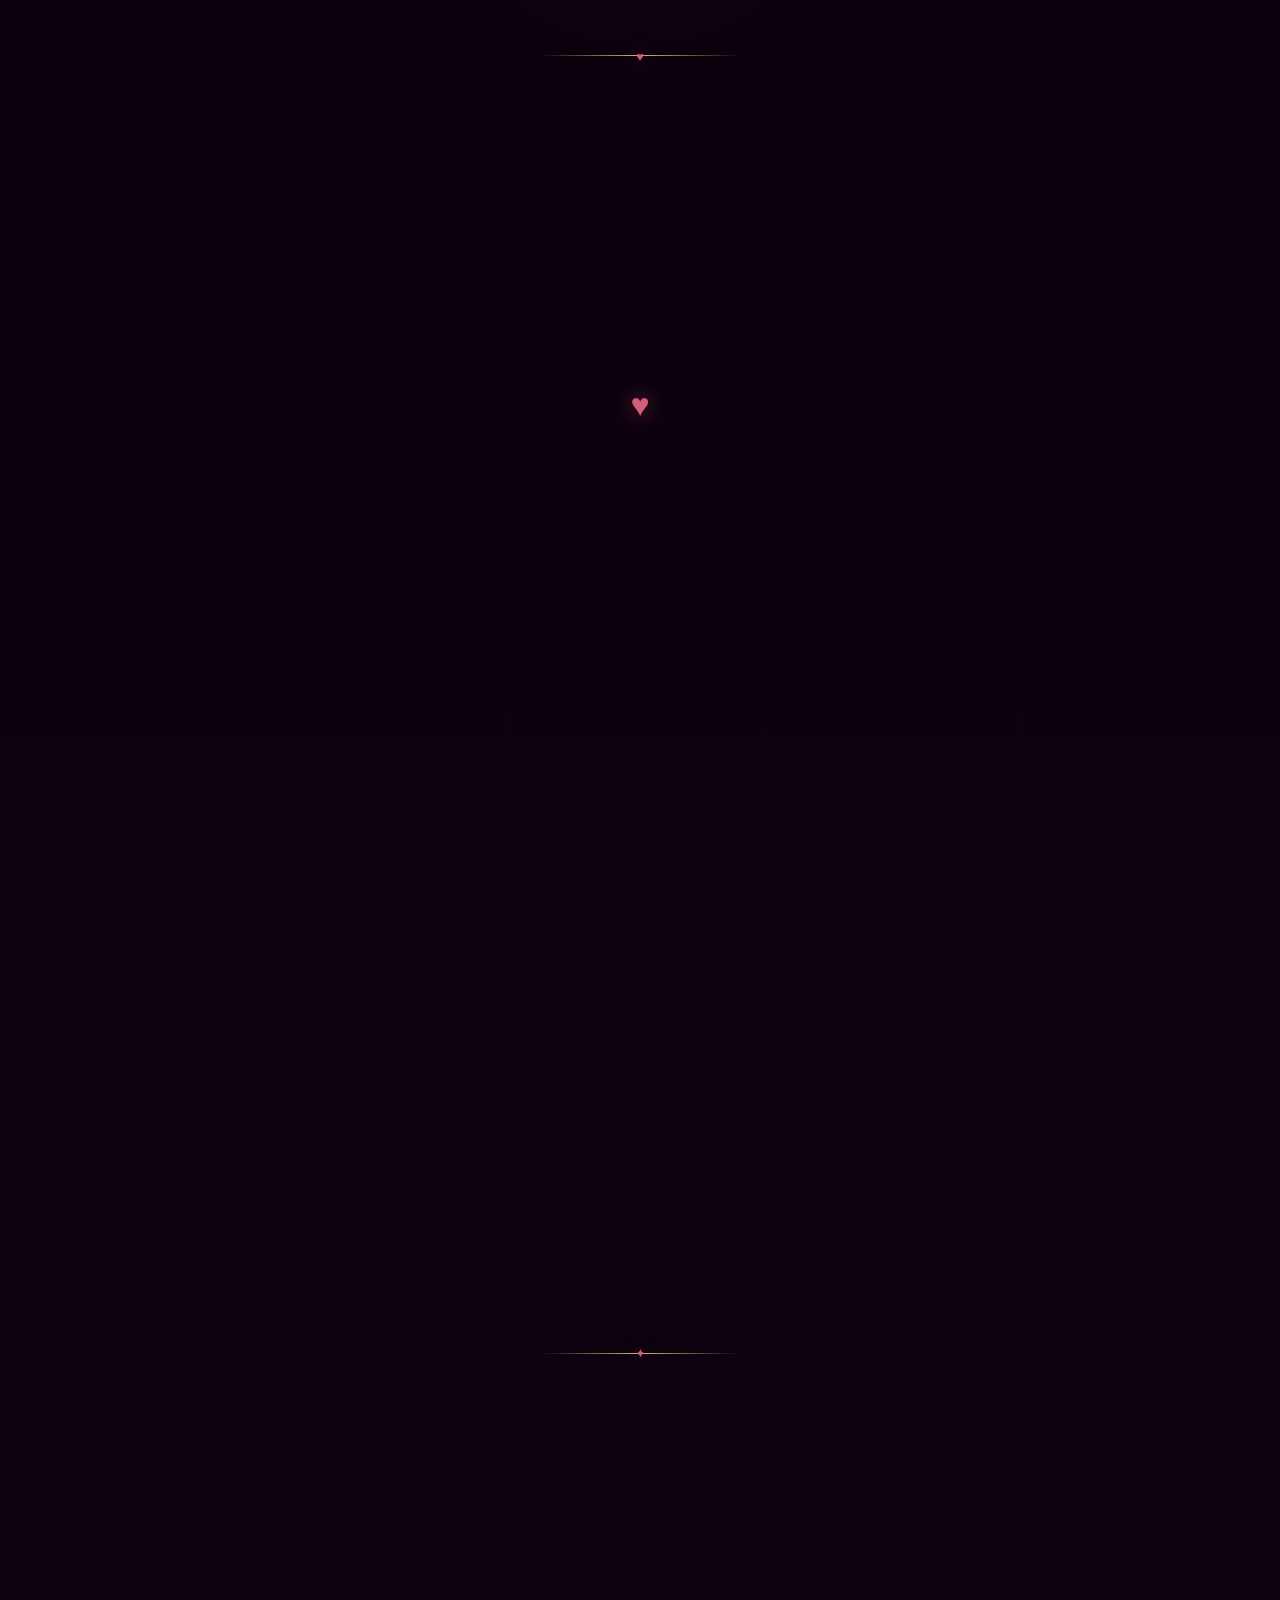
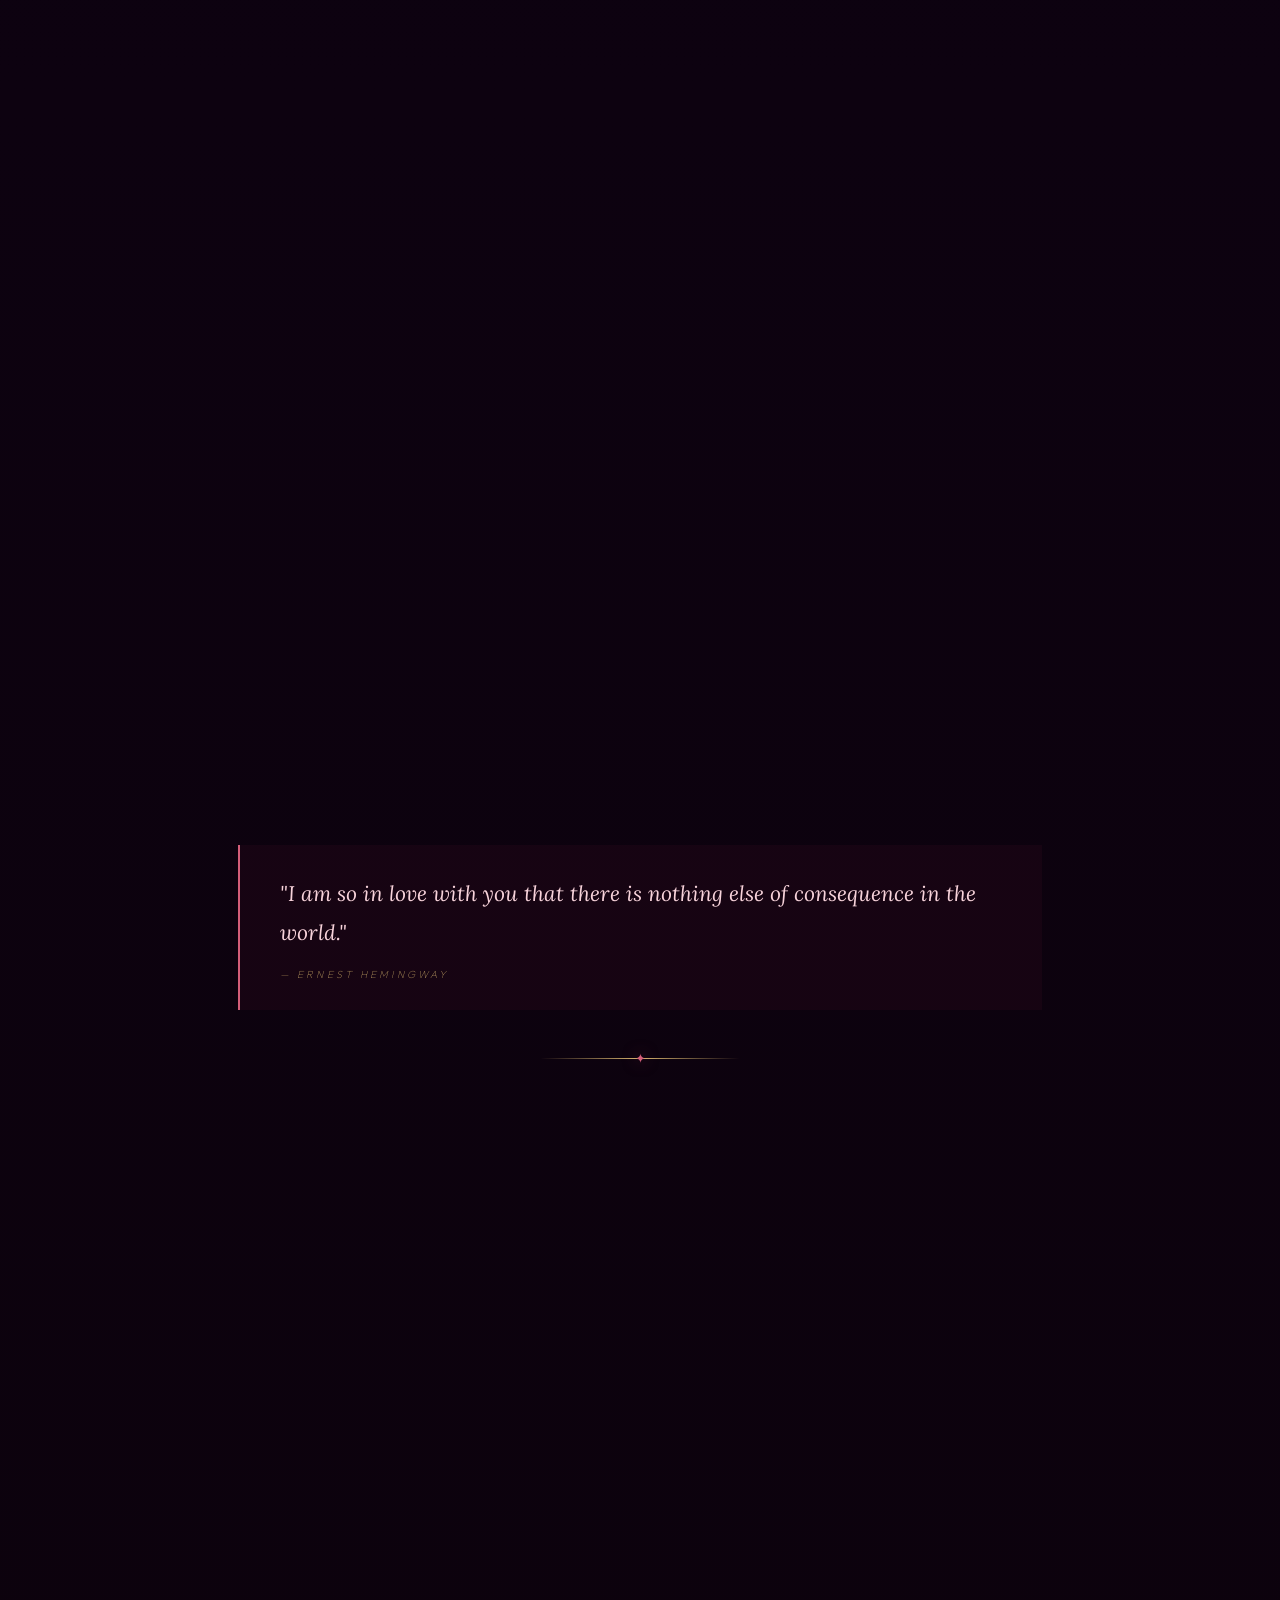
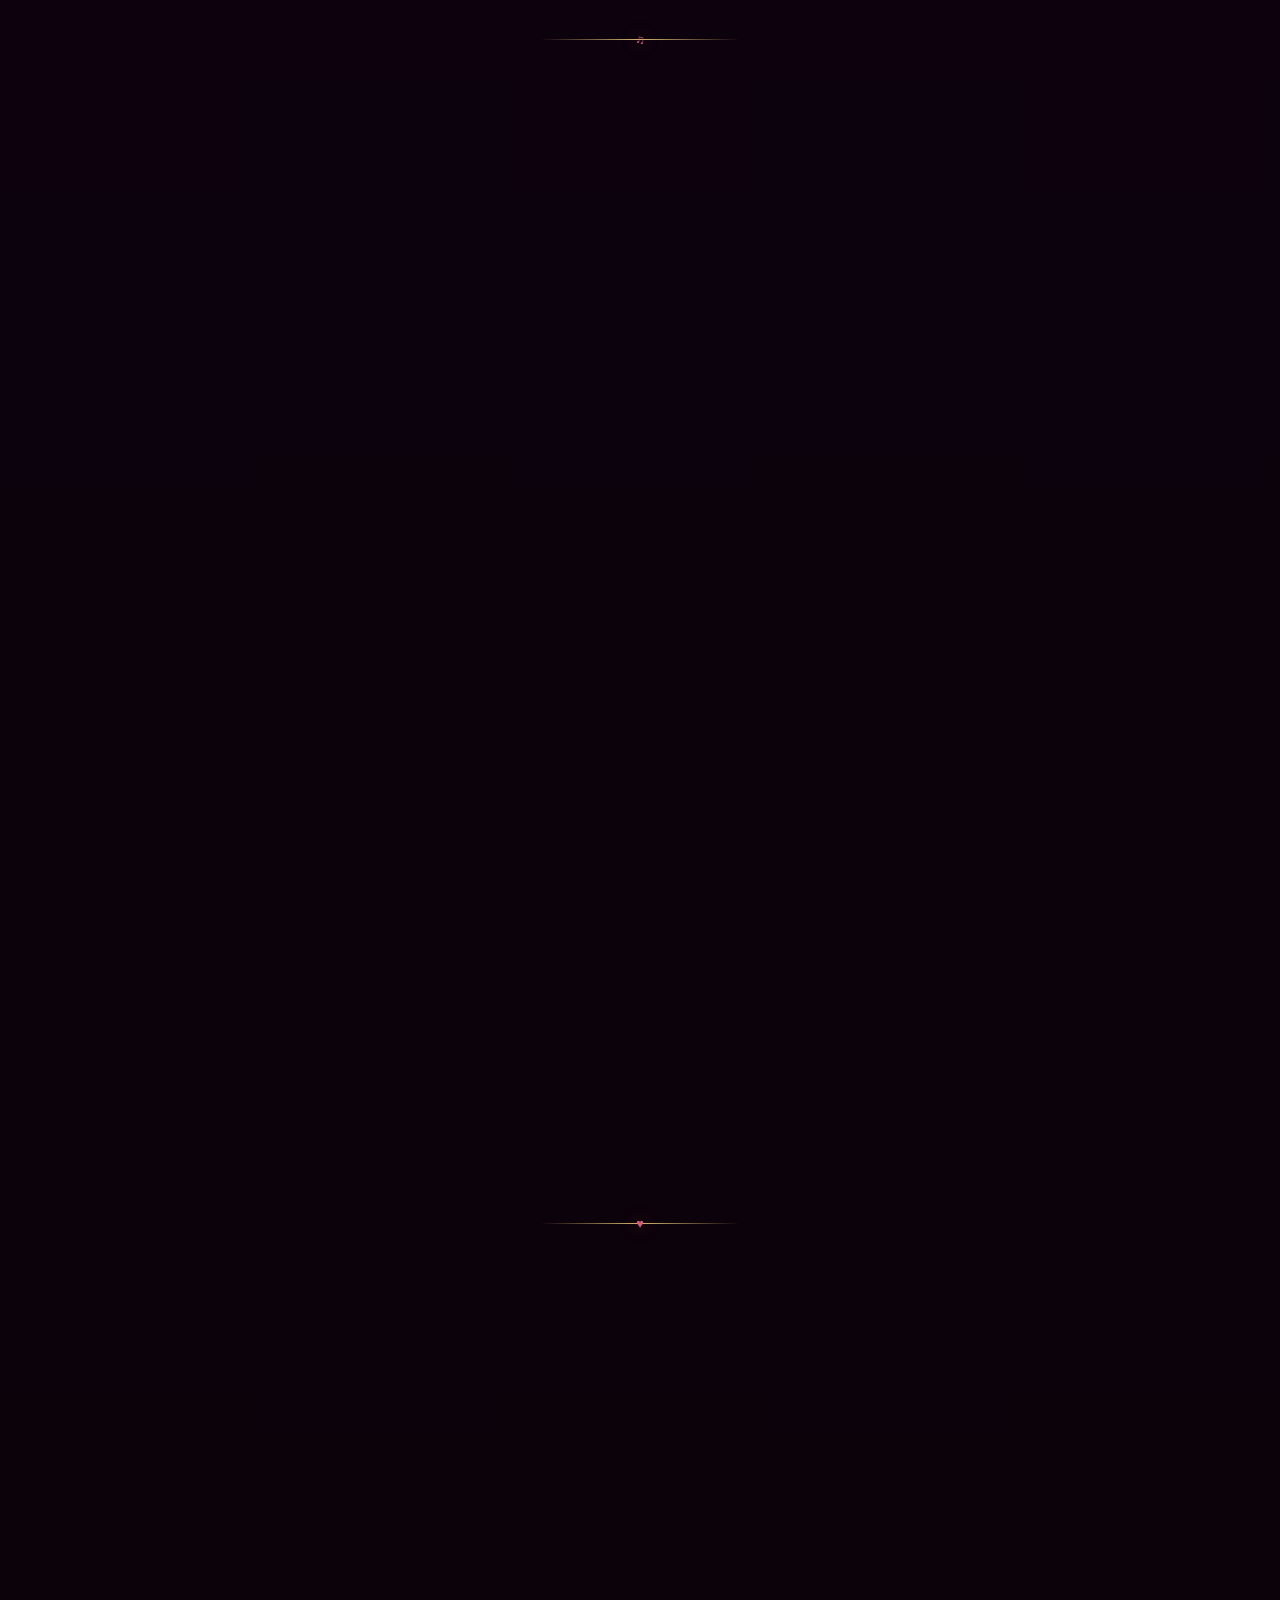
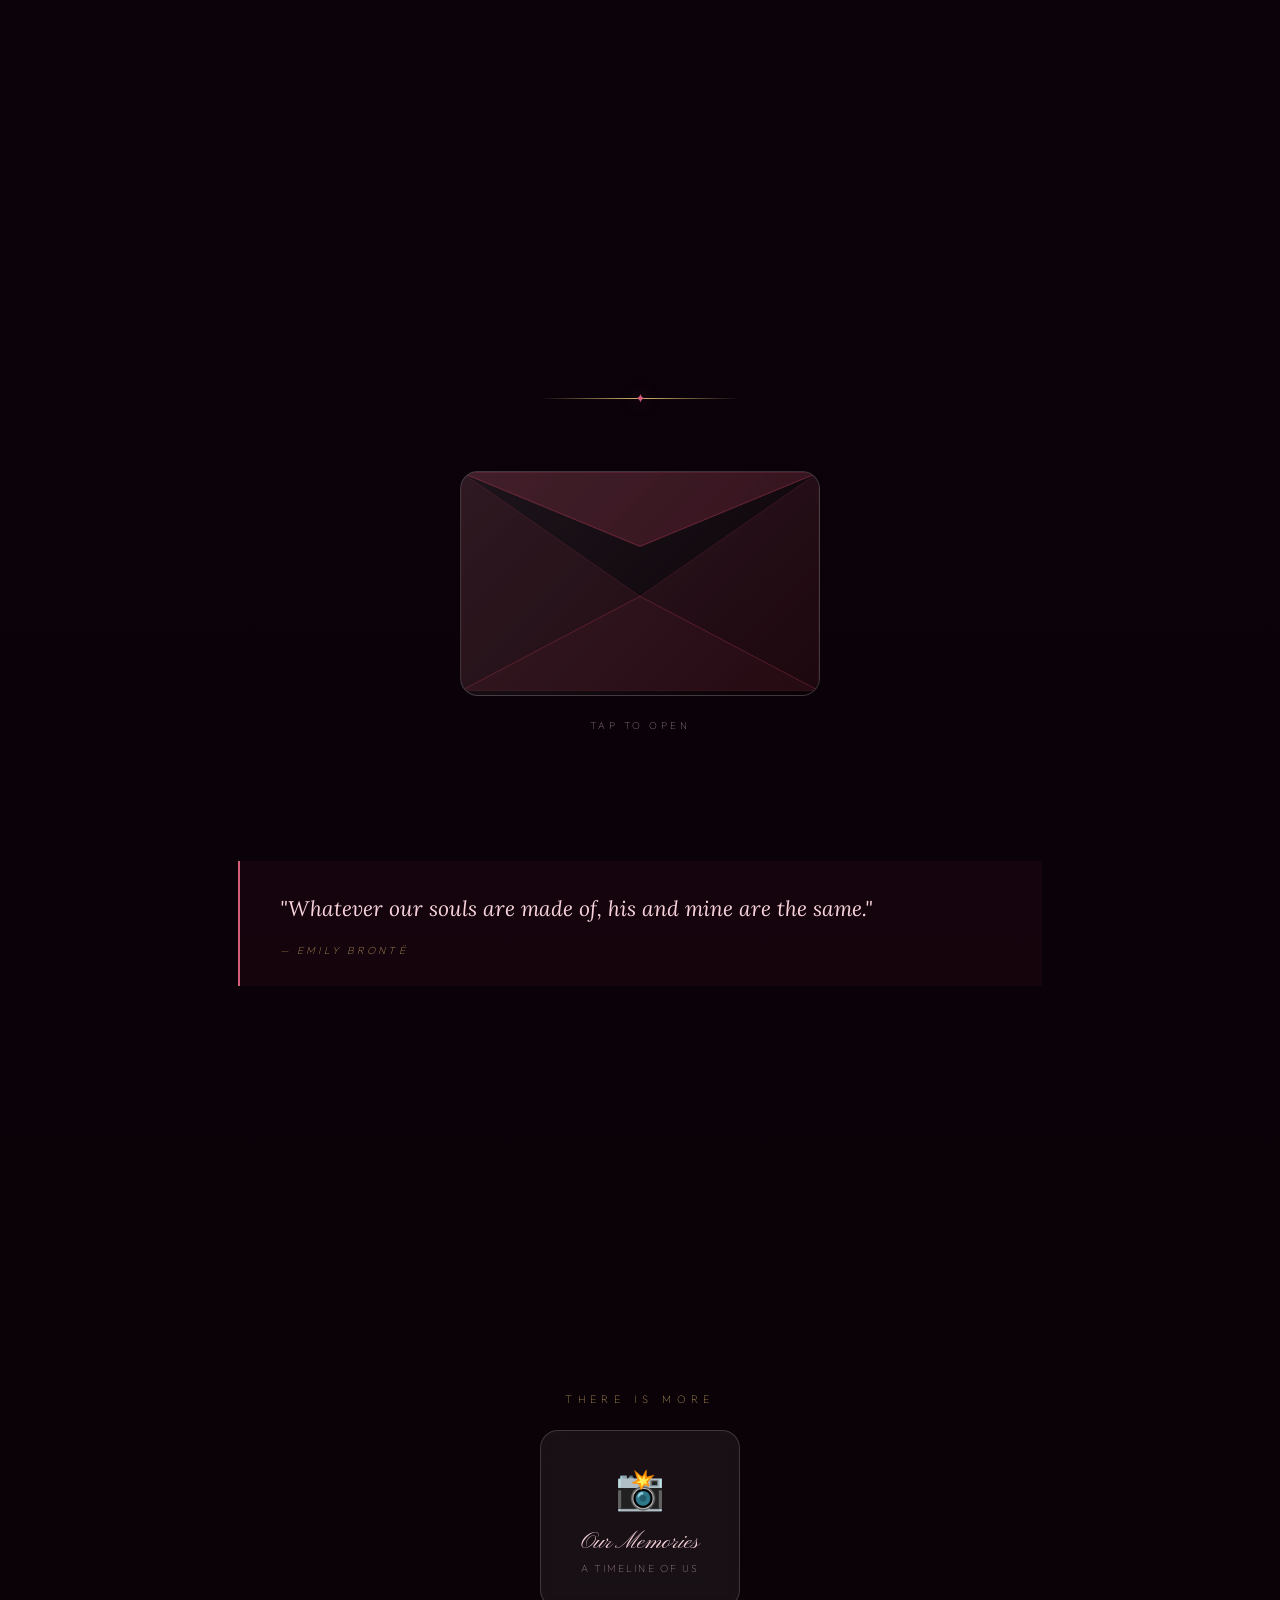
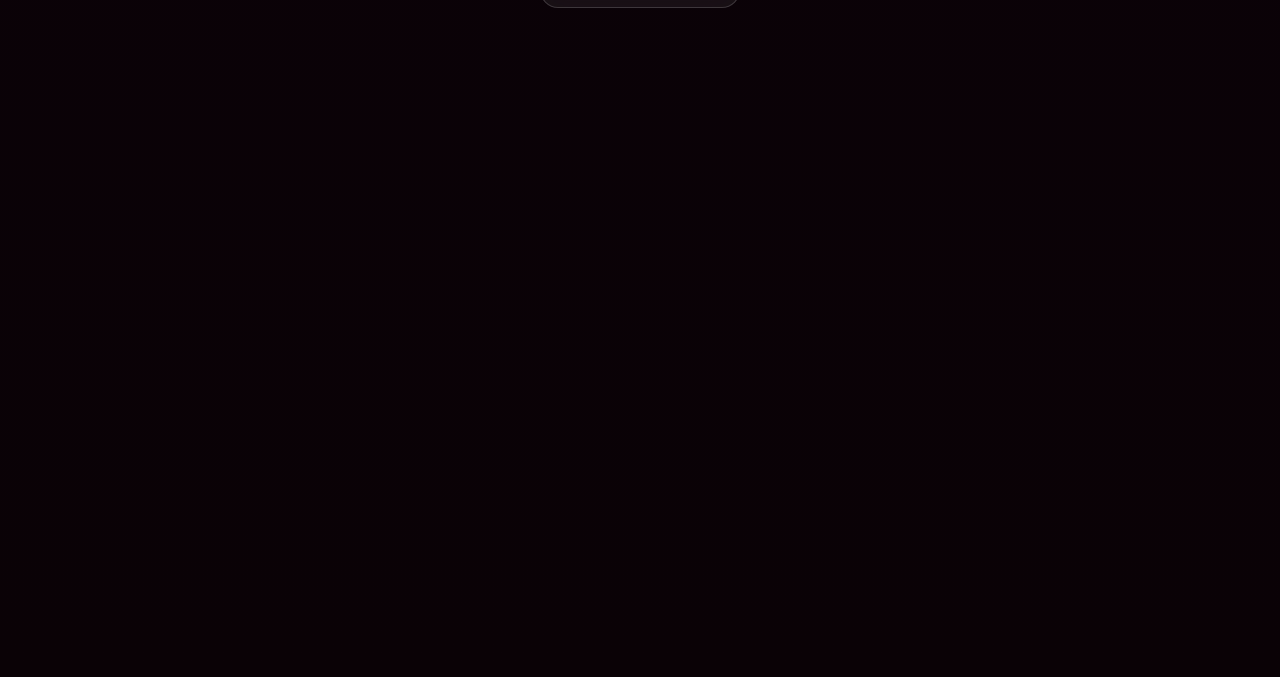
==== commit a87f7227: "update index.html" ====
--- a/index.html
+++ b/index.html
@@ -5,7 +5,7 @@
   <meta charset="UTF-8" />
   <meta name="viewport" content="width=device-width, initial-scale=1.0" />
   <title>2026 YassEla Anniversary</title>
-  <meta name="description" content="A love letter written with every heartbeat — for Ela, from Yassa." />
+  <meta name="description" content="From the deepest of my heart, to you, my Ela." />
 
   <!-- Fonts -->
   <link
